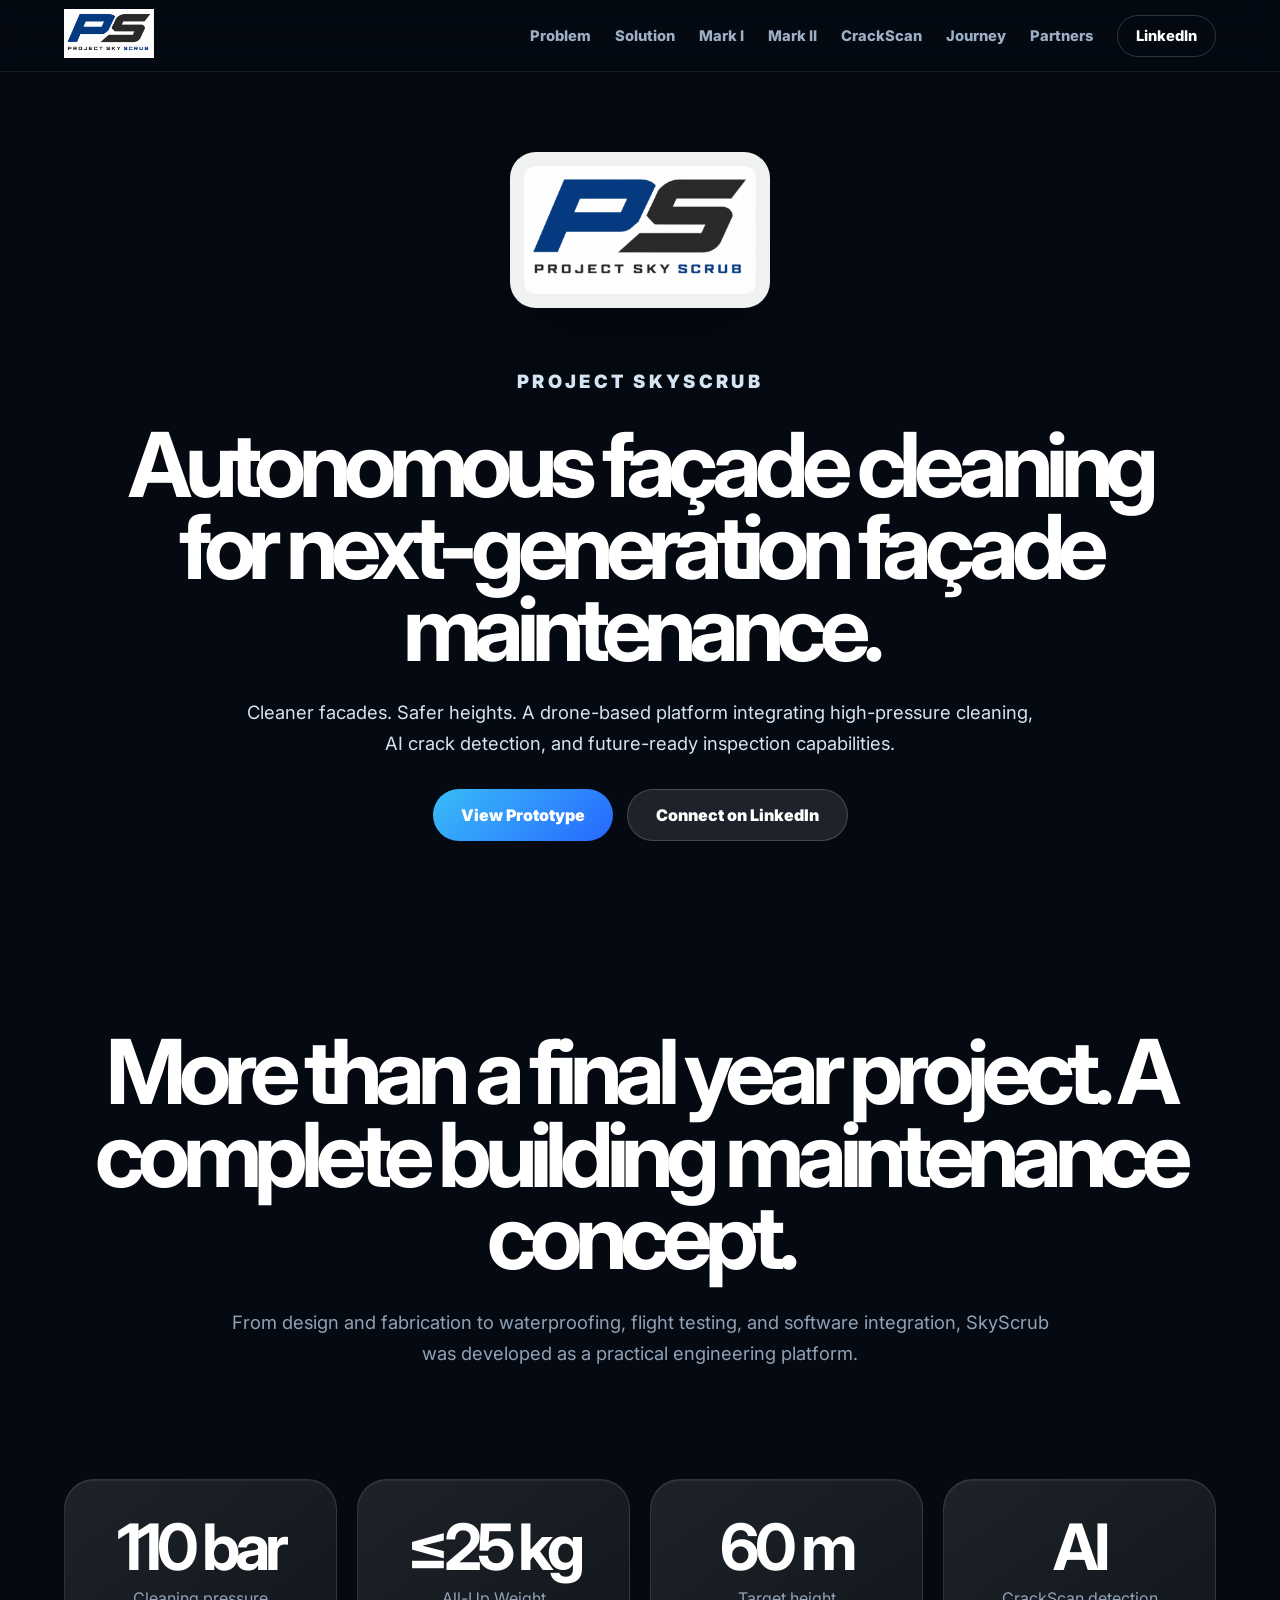
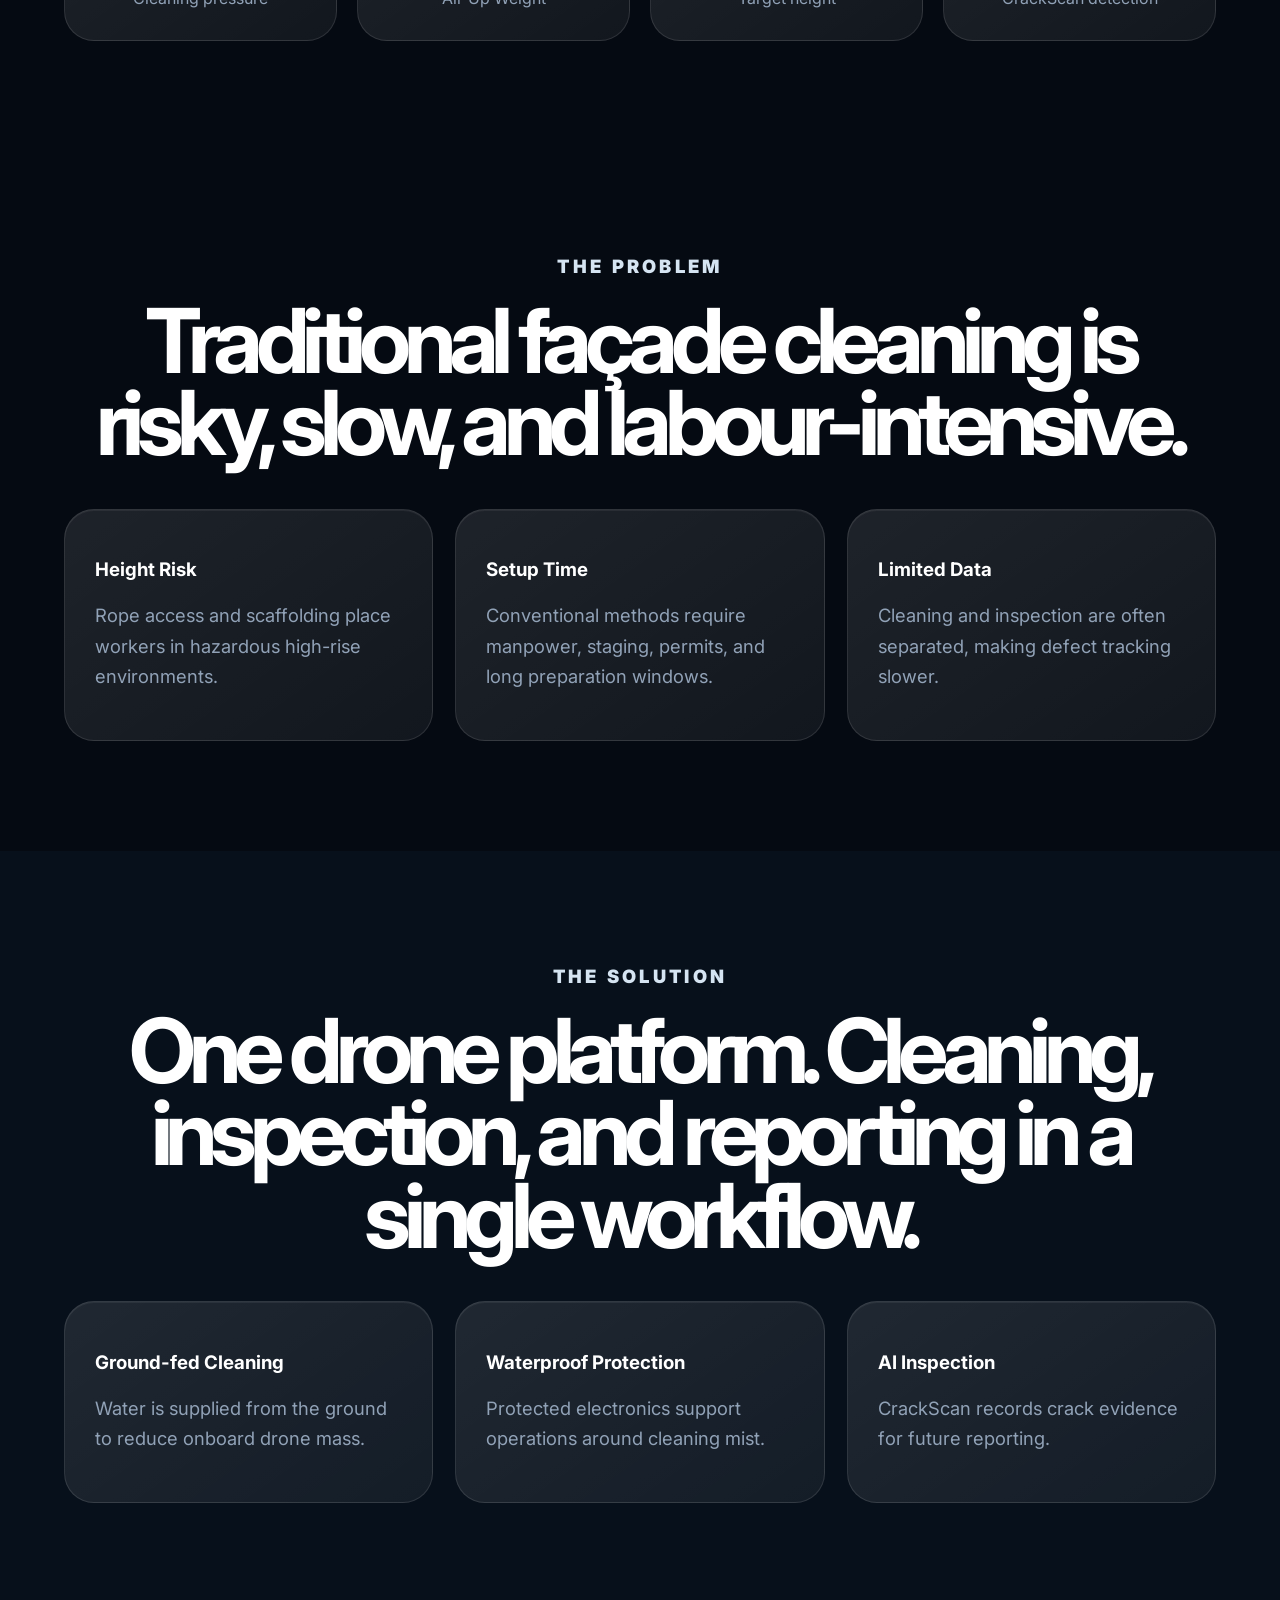
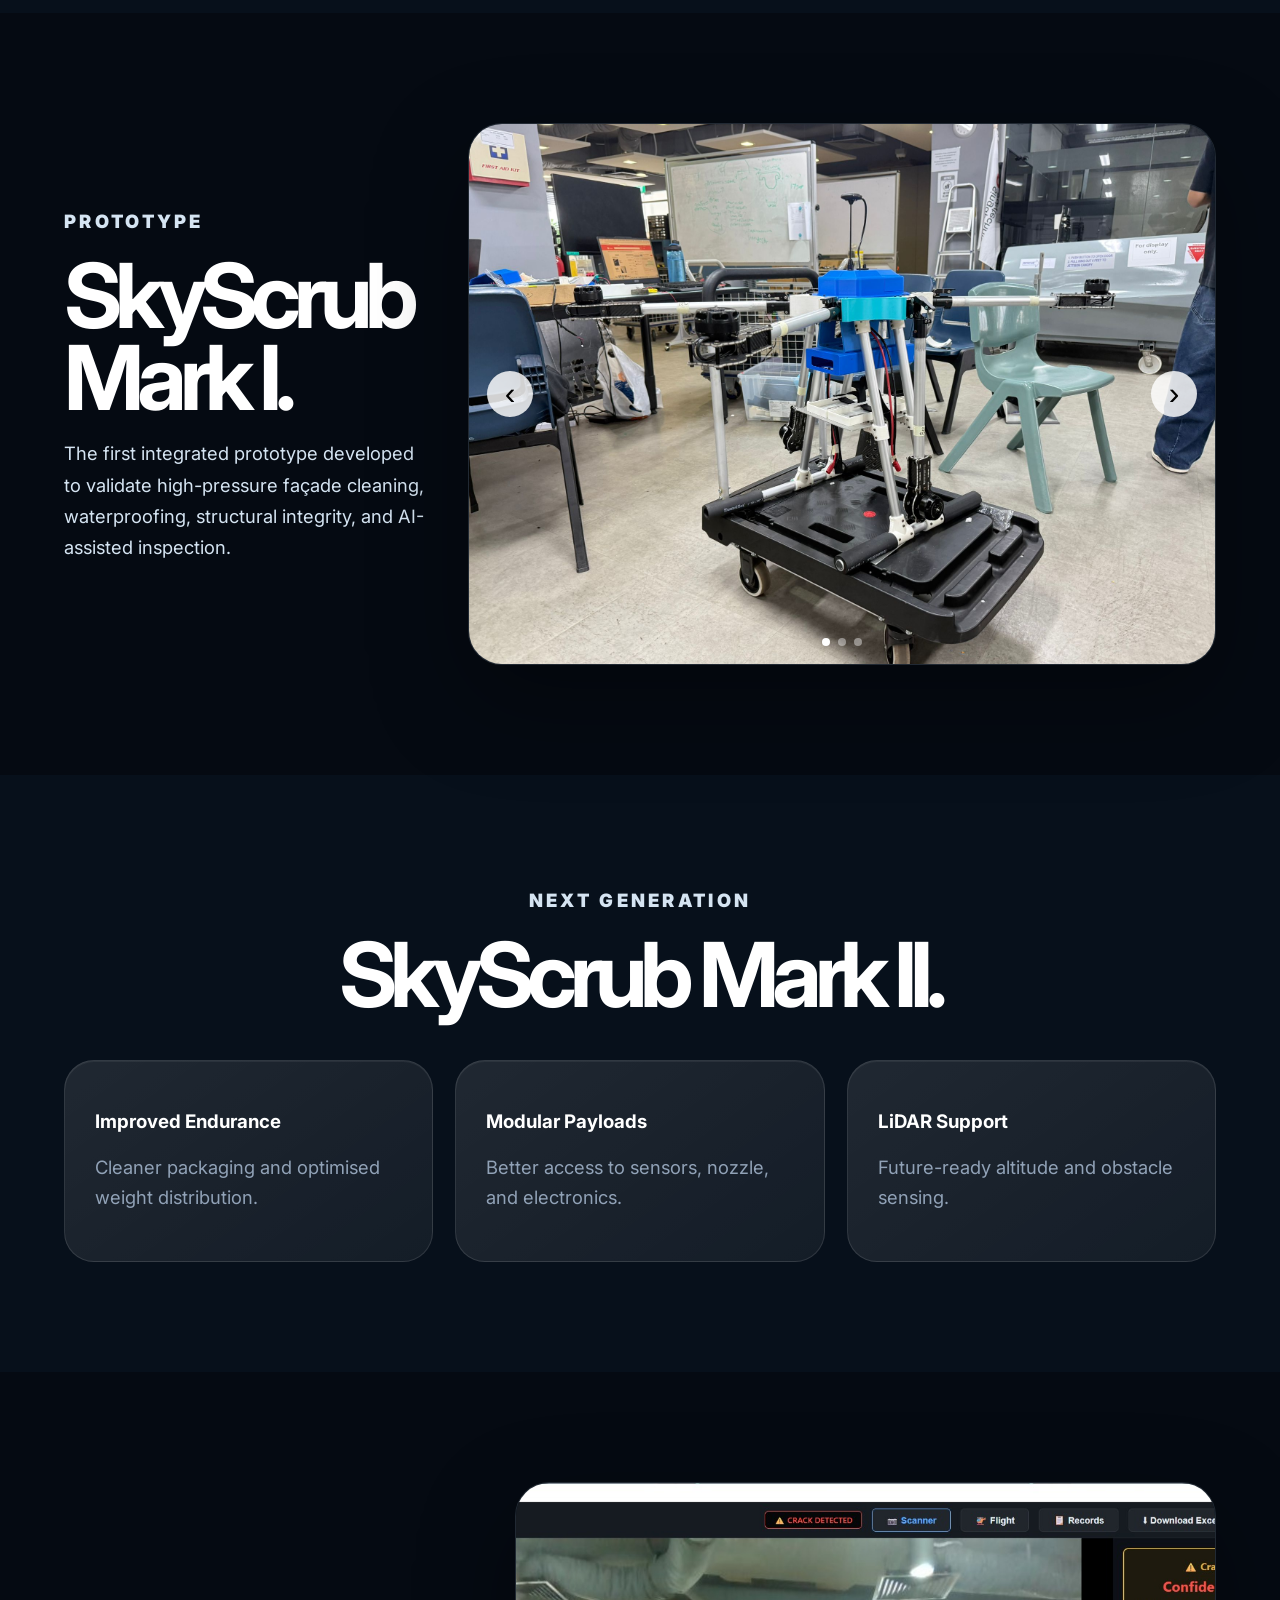
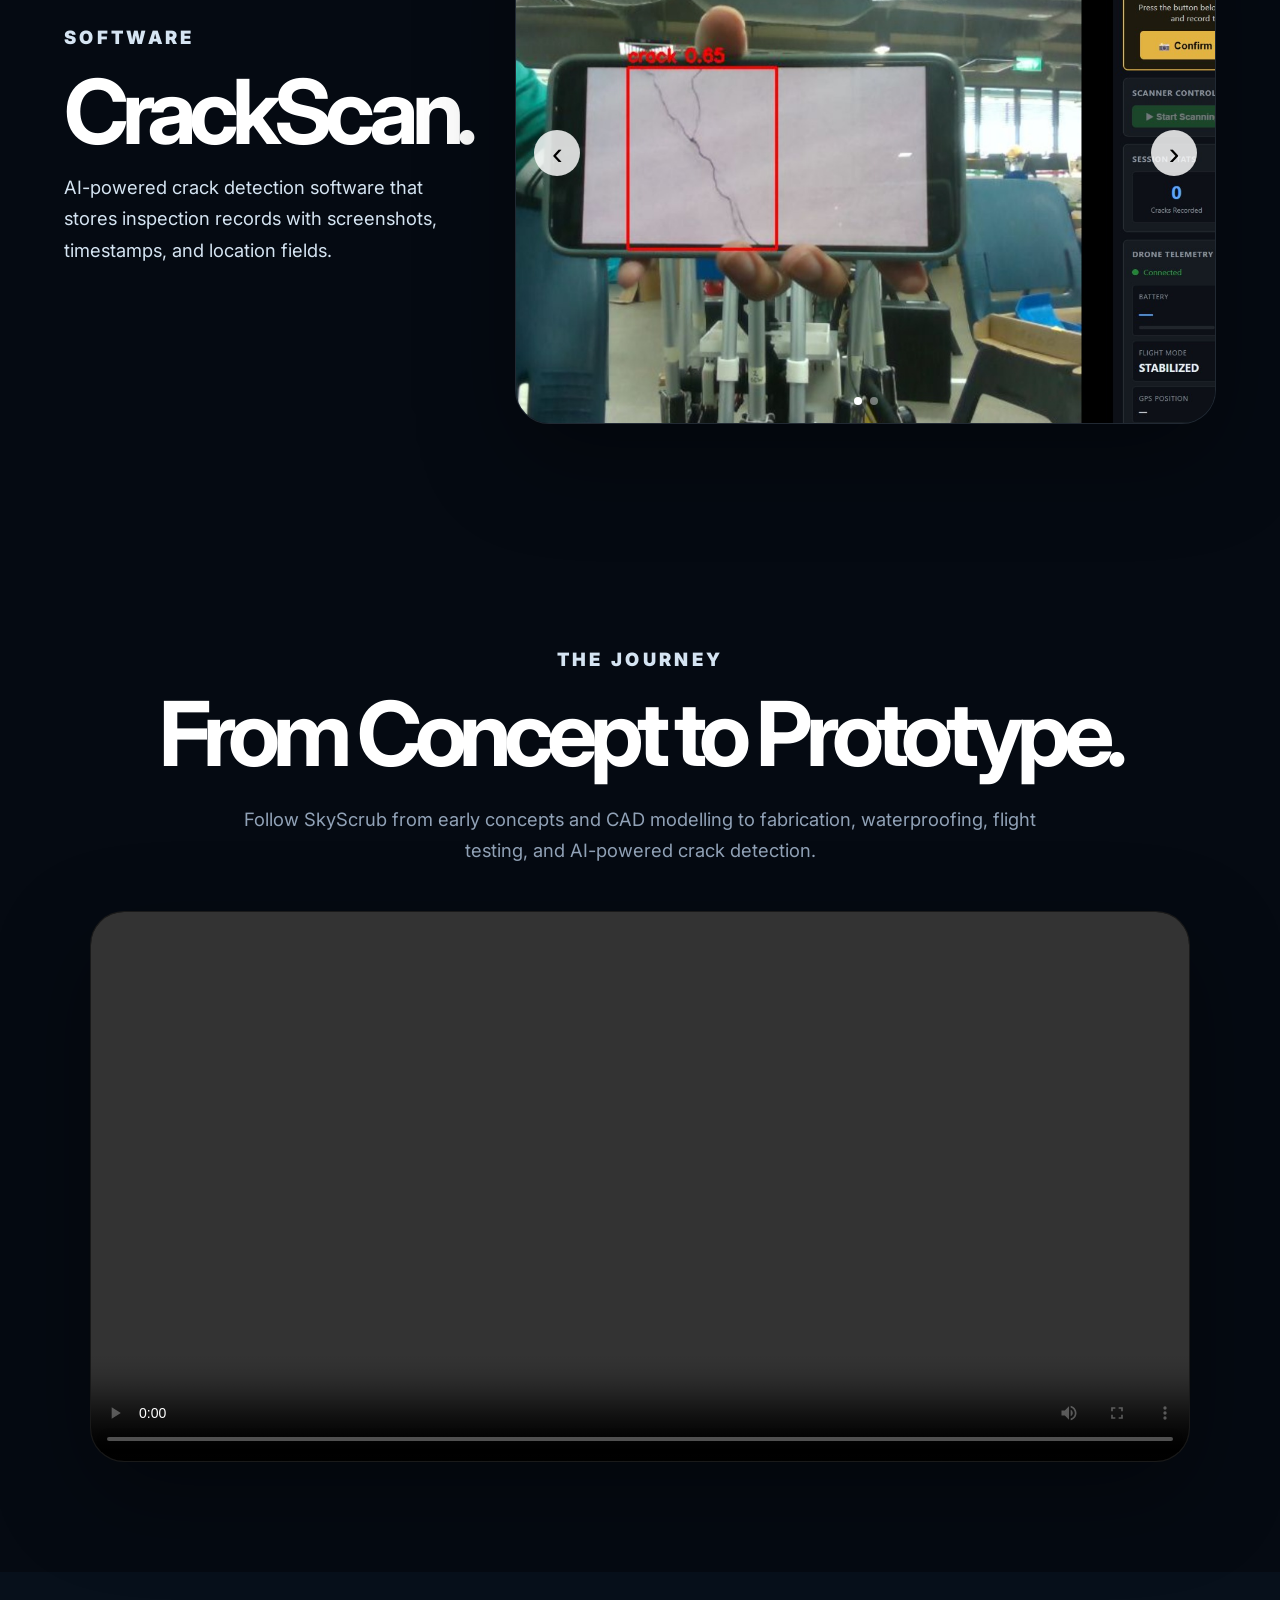
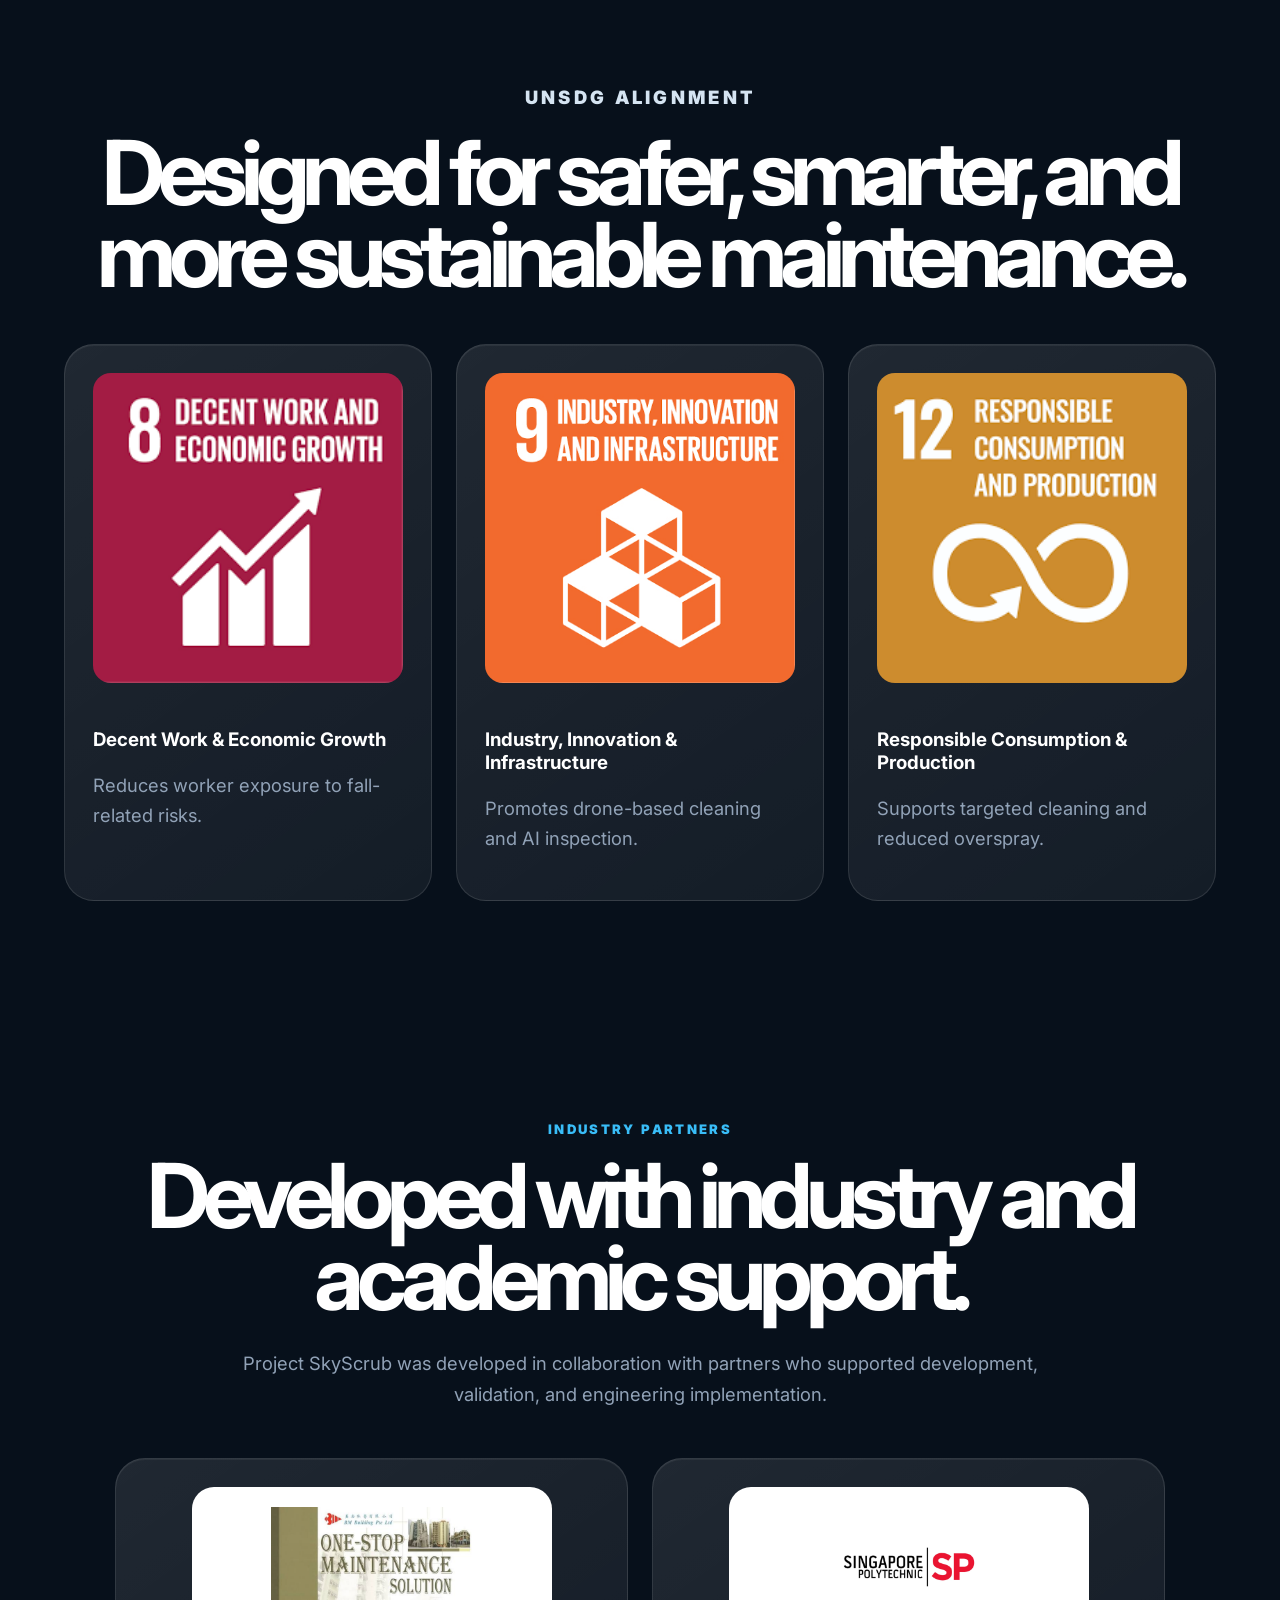
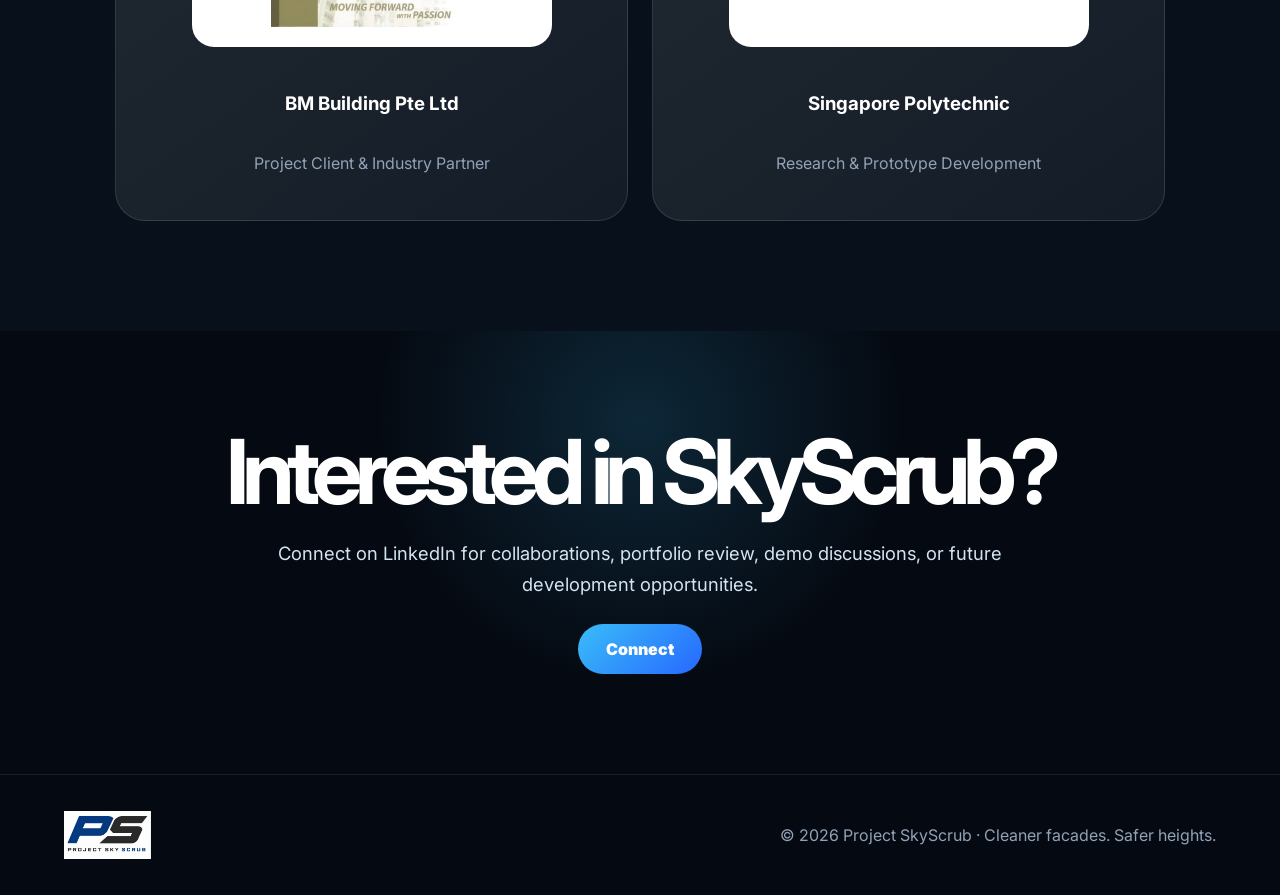
==== index.html @ 7313c28c "Add files via upload" ====
<!DOCTYPE html>
<html lang="en">
<head>
  <meta charset="UTF-8">
  <meta name="viewport" content="width=device-width, initial-scale=1.0">
  <title>Project SkyScrub</title>
  <link rel="stylesheet" href="style.css">
</head>
<body>
<nav class="nav">
  <a href="index.html" class="brand"><img src="media/ps-logo.png" alt="Project SkyScrub"></a>
  <div class="links">
    <a href="#problem">Problem</a>
    <a href="#solution">Solution</a>
    <a href="#mark1">Mark I</a>
    <a href="#mark2">Mark II</a>
    <a href="#crackscan">CrackScan</a>
    <a href="#journey">Journey</a>
    <a href="#partners">Partners</a>
    <a class="pill" href="contact.html">LinkedIn</a>
  </div>
</nav>

<header class="hero">
  <video autoplay muted loop playsinline class="hero-video">
    <source src="media/singapore-skyline.mp4" type="video/mp4">
  </video>
  <div class="shade"></div>
  <div class="hero-content reveal">
    <img src="media/ps-logo.png" class="hero-logo" alt="Project SkyScrub logo">
    <p class="eyebrow">Project SkyScrub</p>
    <h1>Autonomous façade cleaning for next-generation façade maintenance.</h1>
    <p>Cleaner facades. Safer heights. A drone-based platform integrating high-pressure cleaning, AI crack detection, and future-ready inspection capabilities.</p>
    <div class="buttons">
      <a class="btn primary" href="#mark1">View Prototype</a>
      <a class="btn secondary" href="contact.html">Connect on LinkedIn</a>
    </div>
  </div>
</header>

<main>
<section class="intro reveal">
  <h2>More than a final year project. A complete building maintenance concept.</h2>
  <p>From design and fabrication to waterproofing, flight testing, and software integration, SkyScrub was developed as a practical engineering platform.</p>
</section>

<section class="stats reveal">
  <div><strong>110 bar</strong><span>Cleaning pressure</span></div>
  <div><strong>≤25 kg</strong><span>All-Up Weight</span></div>
  <div><strong>60 m</strong><span>Target height</span></div>
  <div><strong>AI</strong><span>CrackScan detection</span></div>
</section>

<section class="section" id="problem">
  <p class="eyebrow reveal">The Problem</p>
  <h2 class="reveal">Traditional façade cleaning is risky, slow, and labour-intensive.</h2>
  <div class="cards reveal">
    <article><h3>Height Risk</h3><p>Rope access and scaffolding place workers in hazardous high-rise environments.</p></article>
    <article><h3>Setup Time</h3><p>Conventional methods require manpower, staging, permits, and long preparation windows.</p></article>
    <article><h3>Limited Data</h3><p>Cleaning and inspection are often separated, making defect tracking slower.</p></article>
  </div>
</section>

<section class="section alt" id="solution">
  <p class="eyebrow reveal">The Solution</p>
  <h2 class="reveal">One drone platform. Cleaning, inspection, and reporting in a single workflow.</h2>
  <div class="cards reveal">
    <article><h3>Ground-fed Cleaning</h3><p>Water is supplied from the ground to reduce onboard drone mass.</p></article>
    <article><h3>Waterproof Protection</h3><p>Protected electronics support operations around cleaning mist.</p></article>
    <article><h3>AI Inspection</h3><p>CrackScan records crack evidence for future reporting.</p></article>
  </div>
</section>

<section class="showcase" id="mark1">
  <div class="copy reveal">
    <p class="eyebrow">Prototype</p>
    <h2>SkyScrub Mark I.</h2>
    <p>The first integrated prototype developed to validate high-pressure façade cleaning, waterproofing, structural integrity, and AI-assisted inspection.</p>
  </div>
  <div class="carousel reveal" data-carousel>
    <button class="prev">‹</button>
    <div class="slides"><div class="slide active"><img src="media/mark1-1.jpeg" alt="Mark I prototype"></div>
<div class="slide"><img src="media/mark1-2.jpeg" alt="Mark I prototype"></div>
<div class="slide"><img src="media/mark1-3.jpeg" alt="Mark I prototype"></div></div>
    <button class="next">›</button>
    <div class="dots"></div>
  </div>
</section>

<section class="section alt" id="mark2">
  <p class="eyebrow reveal">Next Generation</p>
  <h2 class="reveal">SkyScrub Mark II.</h2>
  <div class="cards reveal">
    <article><h3>Improved Endurance</h3><p>Cleaner packaging and optimised weight distribution.</p></article>
    <article><h3>Modular Payloads</h3><p>Better access to sensors, nozzle, and electronics.</p></article>
    <article><h3>LiDAR Support</h3><p>Future-ready altitude and obstacle sensing.</p></article>
  </div>
</section>

<section class="showcase" id="crackscan">
  <div class="copy reveal">
    <p class="eyebrow">Software</p>
    <h2>CrackScan.</h2>
    <p>AI-powered crack detection software that stores inspection records with screenshots, timestamps, and location fields.</p>
  </div>
  <div class="carousel reveal" data-carousel>
    <button class="prev">‹</button>
    <div class="slides">
      <div class="slide active"><img src="media/crackscan-live.jpeg" alt="CrackScan live detection"></div>
      <div class="slide"><img src="media/crackscan-records.jpeg" alt="CrackScan records"></div>
    </div>
    <button class="next">›</button>
    <div class="dots"></div>
  </div>
</section>

<section class="section" id="journey">
  <p class="eyebrow reveal">The Journey</p>
  <h2 class="reveal">From Concept to Prototype.</h2>
  <p class="center reveal">Follow SkyScrub from early concepts and CAD modelling to fabrication, waterproofing, flight testing, and AI-powered crack detection.</p>
  <div class="video-box reveal">
    <video controls preload="metadata">
      <source src="media/skyscrub-demo.mp4" type="video/mp4">
    </video>
  </div>
</section>

<section class="section alt" id="impact">
  <p class="eyebrow reveal">UNSDG Alignment</p>
  <h2 class="reveal">Designed for safer, smarter, and more sustainable maintenance.</h2>
  <div class="sdg-grid reveal">
    <article><img src="media/sdg-8.png" alt="SDG 8"><h3>Decent Work & Economic Growth</h3><p>Reduces worker exposure to fall-related risks.</p></article>
    <article><img src="media/sdg-9.png" alt="SDG 9"><h3>Industry, Innovation & Infrastructure</h3><p>Promotes drone-based cleaning and AI inspection.</p></article>
    <article><img src="media/sdg-12.png" alt="SDG 12"><h3>Responsible Consumption & Production</h3><p>Supports targeted cleaning and reduced overspray.</p></article>
  </div>
</section>

<section class="partners" id="partners">
  <p class="eyebrow reveal">Industry Partners</p>
  <h2 class="reveal">Developed with industry and academic support.</h2>
  <p class="center reveal">Project SkyScrub was developed in collaboration with partners who supported development, validation, and engineering implementation.</p>
  <div class="partner-grid reveal">
    <article><img src="media/bm-building-logo.jpeg" alt="BM Building Pte Ltd"><h3>BM Building Pte Ltd</h3><p>Project Client & Industry Partner</p></article>
    <article><img src="media/singapore-poly-logo.webp" alt="Singapore Polytechnic"><h3>Singapore Polytechnic</h3><p>Research & Prototype Development</p></article>
  </div>
</section>

<section class="contact-strip reveal">
  <h2>Interested in SkyScrub?</h2>
  <p>Connect on LinkedIn for collaborations, portfolio review, demo discussions, or future development opportunities.</p>
  <a class="btn primary" href="contact.html">Connect</a>
</section>
</main>

<footer>
  <img src="media/ps-logo.png" alt="Project SkyScrub">
  <p>© 2026 Project SkyScrub · Cleaner facades. Safer heights.</p>
</footer>

<script src="script.js"></script>
</body>
</html>
---- style.css ----
@import url('https://fonts.googleapis.com/css2?family=Inter:wght@500;600;700;800;900&display=swap');
*{box-sizing:border-box}html{scroll-behavior:smooth}body{margin:0;background:#050a12;color:white;font-family:Inter,-apple-system,BlinkMacSystemFont,"Segoe UI",Arial,sans-serif;overflow-x:hidden}.nav{height:72px;padding:0 5%;display:flex;justify-content:space-between;align-items:center;position:sticky;top:0;z-index:99;background:rgba(5,10,18,.78);backdrop-filter:blur(20px);border-bottom:1px solid rgba(255,255,255,.08)}.brand img{height:50px;max-width:220px;object-fit:contain}.links{display:flex;gap:24px;align-items:center}.links a{color:#9dafc5;text-decoration:none;font-weight:800;font-size:.92rem}.links a:hover{color:#fff}.pill{border:1px solid rgba(255,255,255,.18);padding:11px 18px;border-radius:999px;color:white!important}.hero{min-height:calc(100vh - 72px);position:relative;display:grid;place-items:center;text-align:center;overflow:hidden;padding:80px 5%}.hero-video{position:absolute;inset:0;width:100%;height:100%;object-fit:cover;z-index:0}.shade{position:absolute;inset:0;background:linear-gradient(180deg,rgba(5,10,18,.45),rgba(5,10,18,.74) 55%,#050a12);z-index:1}.hero-content{position:relative;z-index:2;max-width:1120px}.hero-logo{width:min(260px,55vw);background:rgba(255,255,255,.94);padding:14px;border-radius:26px;margin-bottom:28px;box-shadow:0 28px 90px rgba(0,0,0,.38)}.eyebrow{color:#39bdf8;text-transform:uppercase;letter-spacing:.18em;font-size:.82rem;font-weight:900;margin:0 0 18px}h1,h2{font-size:clamp(3rem,7vw,7rem);line-height:.92;letter-spacing:-.08em;margin:0}.hero p,.intro p,.section p,.copy p,.partners .center,.contact-strip p,.contact-card p{color:#d5e4f2;line-height:1.7;font-size:1.15rem}.hero p{max-width:790px;margin:26px auto}.buttons,.actions{display:flex;justify-content:center;gap:14px;flex-wrap:wrap;margin-top:30px}.btn{border:0;text-decoration:none;border-radius:999px;padding:15px 28px;font-weight:900;display:inline-flex;align-items:center;justify-content:center}.primary{background:linear-gradient(135deg,#39bdf8,#2768ff);color:white}.secondary{background:rgba(255,255,255,.1);color:white;border:1px solid rgba(255,255,255,.18)}.intro,.section,.partners{padding:110px 5%;text-align:center}.intro p,.center{max-width:850px;margin:28px auto 0;color:#91a2b7!important}.stats{padding:0 5% 100px;display:grid;grid-template-columns:repeat(4,1fr);gap:20px}.stats div,.cards article,.sdg-grid article,.partner-grid article{background:linear-gradient(145deg,rgba(255,255,255,.10),rgba(255,255,255,.055));border:1px solid rgba(255,255,255,.11);border-radius:30px;box-shadow:inset 0 1px rgba(255,255,255,.06);transition:.25s}.stats div:hover,.cards article:hover,.sdg-grid article:hover,.partner-grid article:hover{transform:translateY(-8px);border-color:rgba(57,189,248,.38);box-shadow:0 30px 90px rgba(57,189,248,.10)}.stats div{padding:28px;text-align:center}.stats strong{font-size:clamp(2.2rem,5vw,4.8rem);letter-spacing:-.08em;display:block}.stats span,.cards p,.sdg-grid p,.partner-grid p{color:#91a2b7;line-height:1.65}.alt{background:#07101b}.cards{display:grid;grid-template-columns:repeat(3,1fr);gap:22px;margin-top:44px}.cards article{padding:30px;text-align:left}.showcase{padding:110px 5%;display:grid;grid-template-columns:.65fr 1.35fr;gap:44px;align-items:center}.showcase:nth-of-type(even){background:#07101b}.carousel{position:relative;overflow:hidden;border-radius:34px;background:#08111c;border:1px solid rgba(255,255,255,.1);box-shadow:0 34px 95px rgba(0,0,0,.35)}.slide{display:none;height:540px}.slide.active{display:block}.slide img{width:100%;height:100%;object-fit:cover}.prev,.next{position:absolute;top:50%;transform:translateY(-50%);z-index:4;width:46px;height:46px;border-radius:50%;border:0;font-size:2rem;background:rgba(255,255,255,.82);cursor:pointer}.prev{left:18px}.next{right:18px}.dots{position:absolute;bottom:18px;left:0;right:0;display:flex;justify-content:center;gap:8px}.dot{width:8px;height:8px;border-radius:50%;background:rgba(255,255,255,.42)}.dot.active{background:#fff}.video-box{max-width:1100px;margin:45px auto 0;border-radius:34px;overflow:hidden;background:#000;border:1px solid rgba(255,255,255,.1);box-shadow:0 34px 95px rgba(0,0,0,.35)}.video-box video{width:100%;display:block}.sdg-grid,.partner-grid{display:grid;grid-template-columns:repeat(3,1fr);gap:24px;margin-top:48px}.sdg-grid article,.partner-grid article{padding:28px;text-align:left}.sdg-grid img{width:100%;border-radius:18px;margin-bottom:22px}.partners{background:#07101b}.partner-grid{grid-template-columns:repeat(2,1fr);max-width:1050px;margin-left:auto;margin-right:auto}.partner-grid article{text-align:center;display:flex;flex-direction:column;align-items:center;justify-content:center;min-height:340px}.partner-grid img{width:100%;max-width:360px;height:160px;object-fit:contain;background:#fff;border-radius:22px;padding:20px;margin-bottom:26px}.contact-strip{padding:100px 5%;text-align:center;background:radial-gradient(circle at 50% 20%,rgba(57,189,248,.16),transparent 36%),#050a12}.contact-strip p{max-width:760px;margin:24px auto}.contact-page{min-height:calc(100vh - 72px);display:grid;place-items:center;padding:90px 5%;background:radial-gradient(circle at right,rgba(57,189,248,.16),transparent 44%),#050a12}.contact-card{max-width:900px;text-align:center;padding:48px;border-radius:34px;background:linear-gradient(145deg,rgba(255,255,255,.1),rgba(255,255,255,.05));border:1px solid rgba(255,255,255,.12)}footer{padding:34px 5%;display:flex;align-items:center;justify-content:space-between;border-top:1px solid rgba(255,255,255,.08);color:#91a2b7}footer img{height:48px}.reveal{opacity:0;transform:translateY(26px);transition:.75s}.reveal.visible{opacity:1;transform:translateY(0)}@media(max-width:900px){.nav{height:auto;align-items:flex-start;gap:12px;flex-direction:column;padding:14px 5%}.links{width:100%;overflow:auto;gap:18px}.stats,.cards,.showcase,.sdg-grid,.partner-grid{grid-template-columns:1fr}.slide{height:360px}.partner-grid img{height:140px}.brand img{max-width:175px}footer{flex-direction:column;text-align:center}}
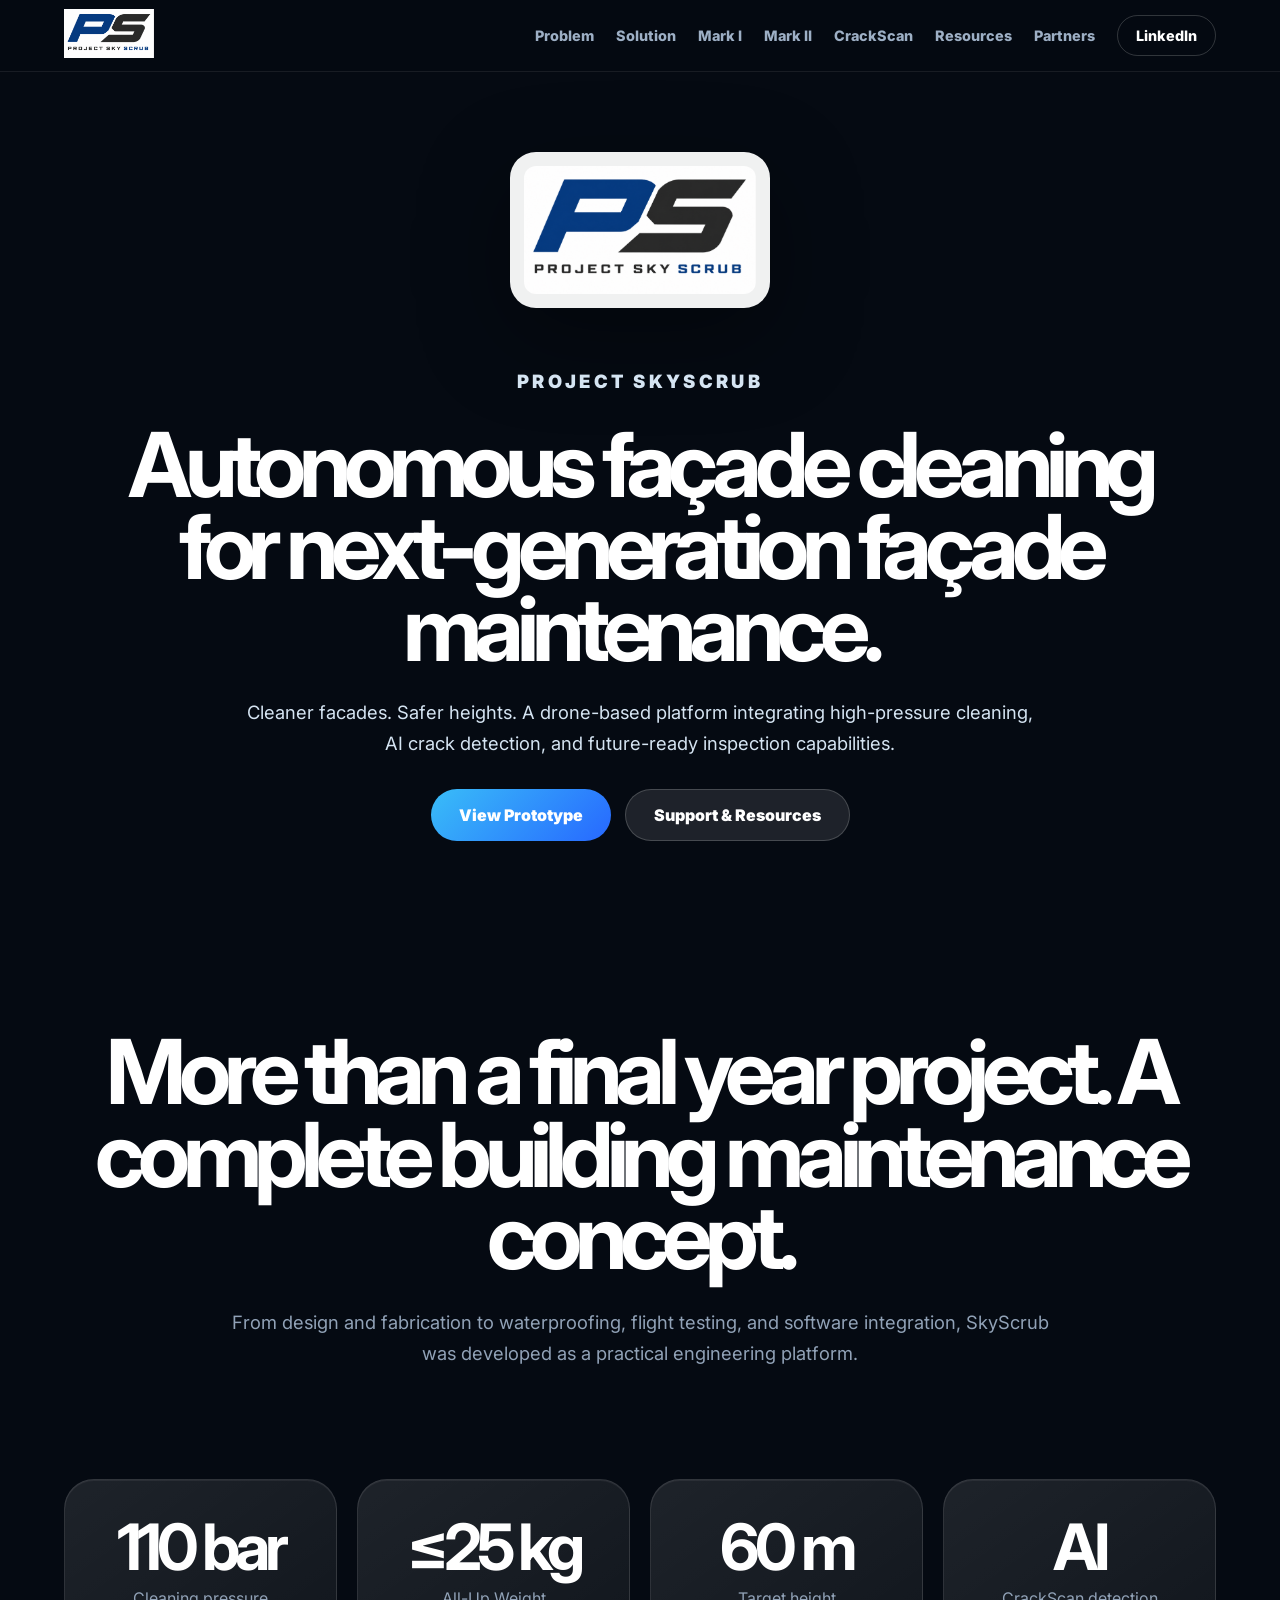
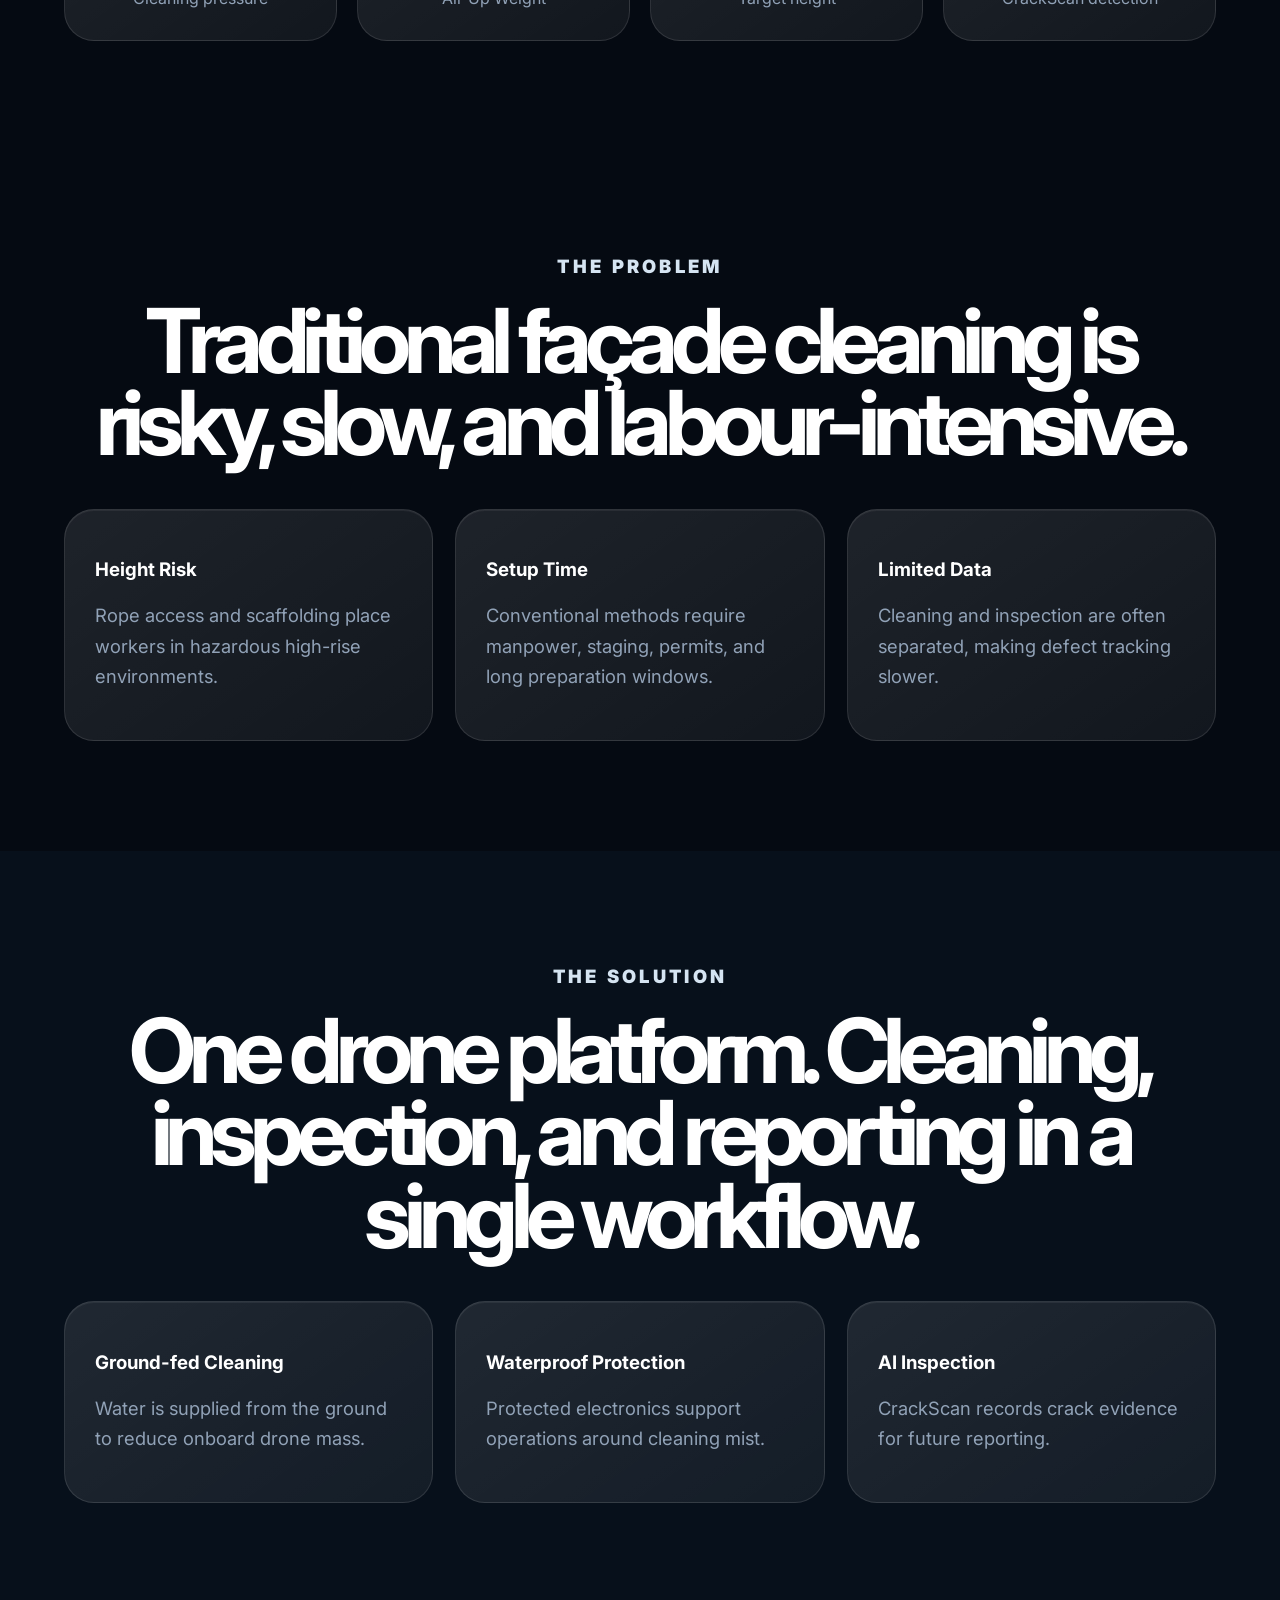
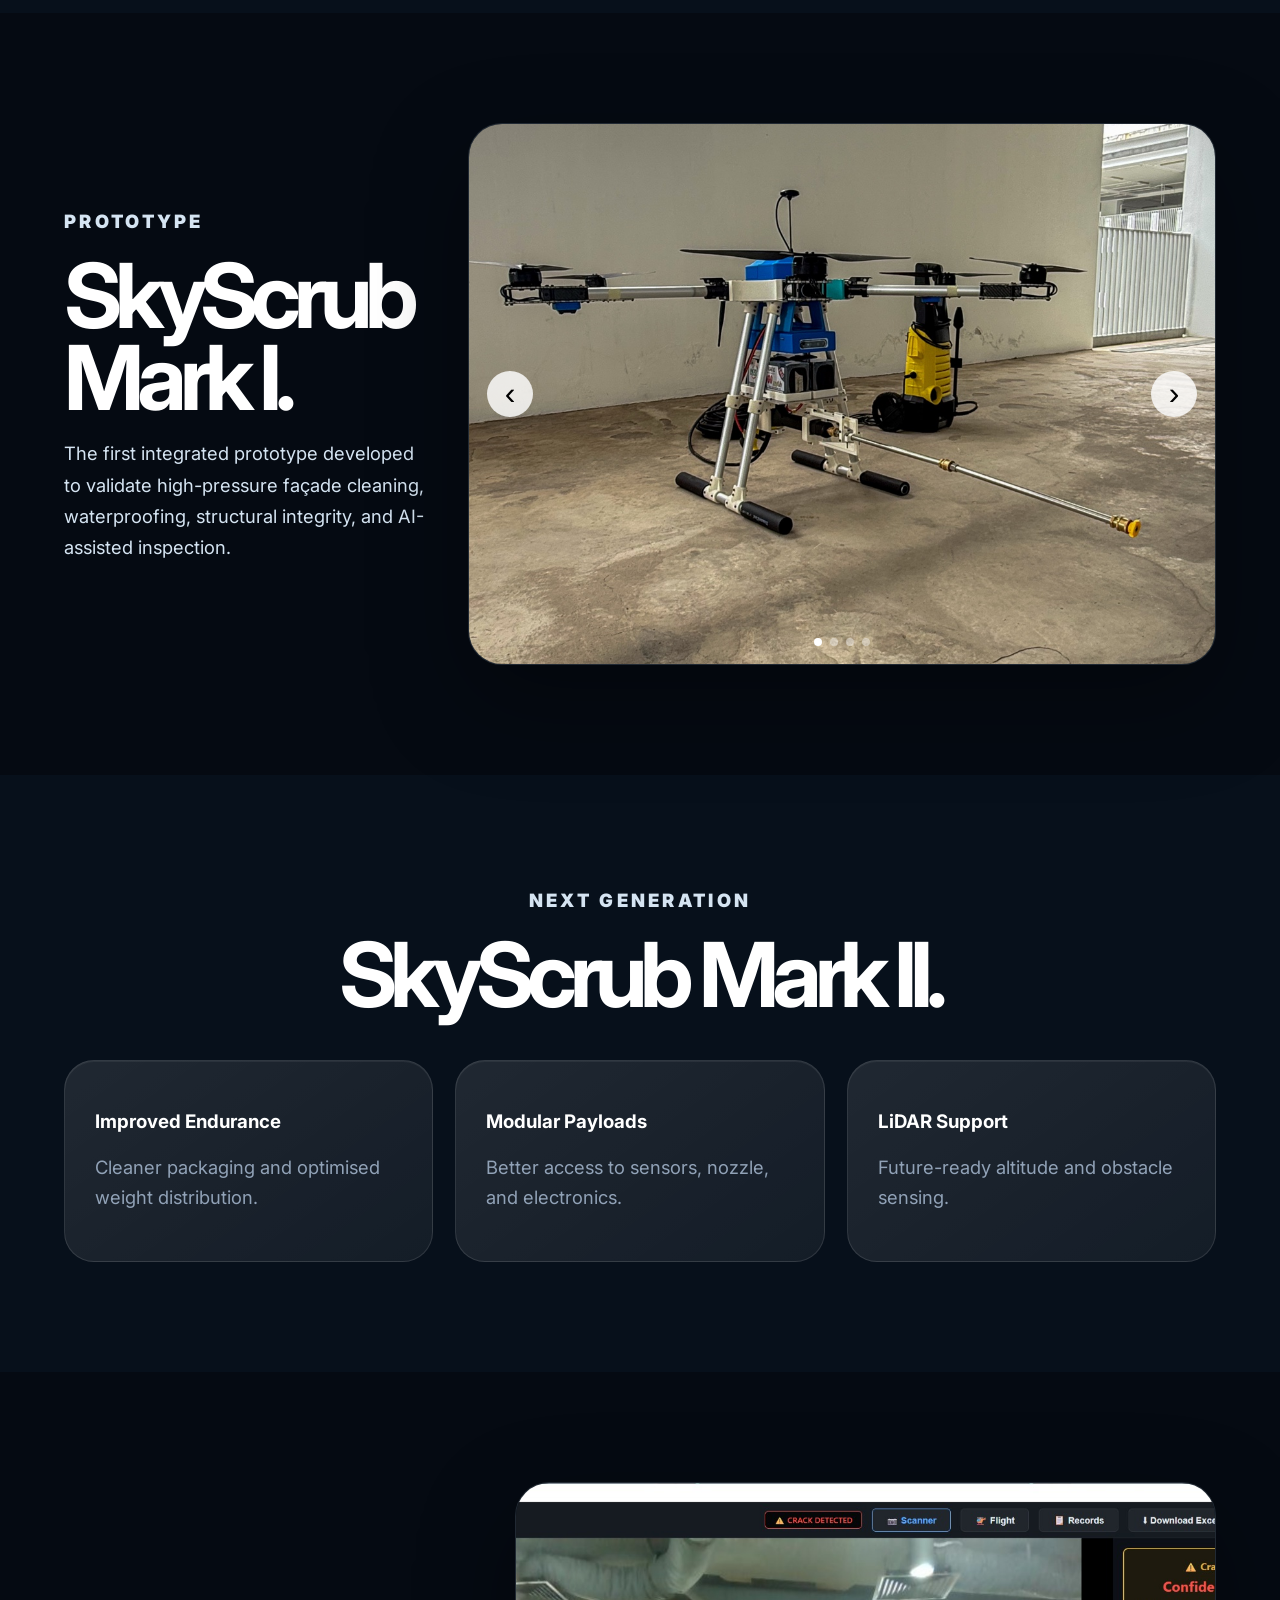
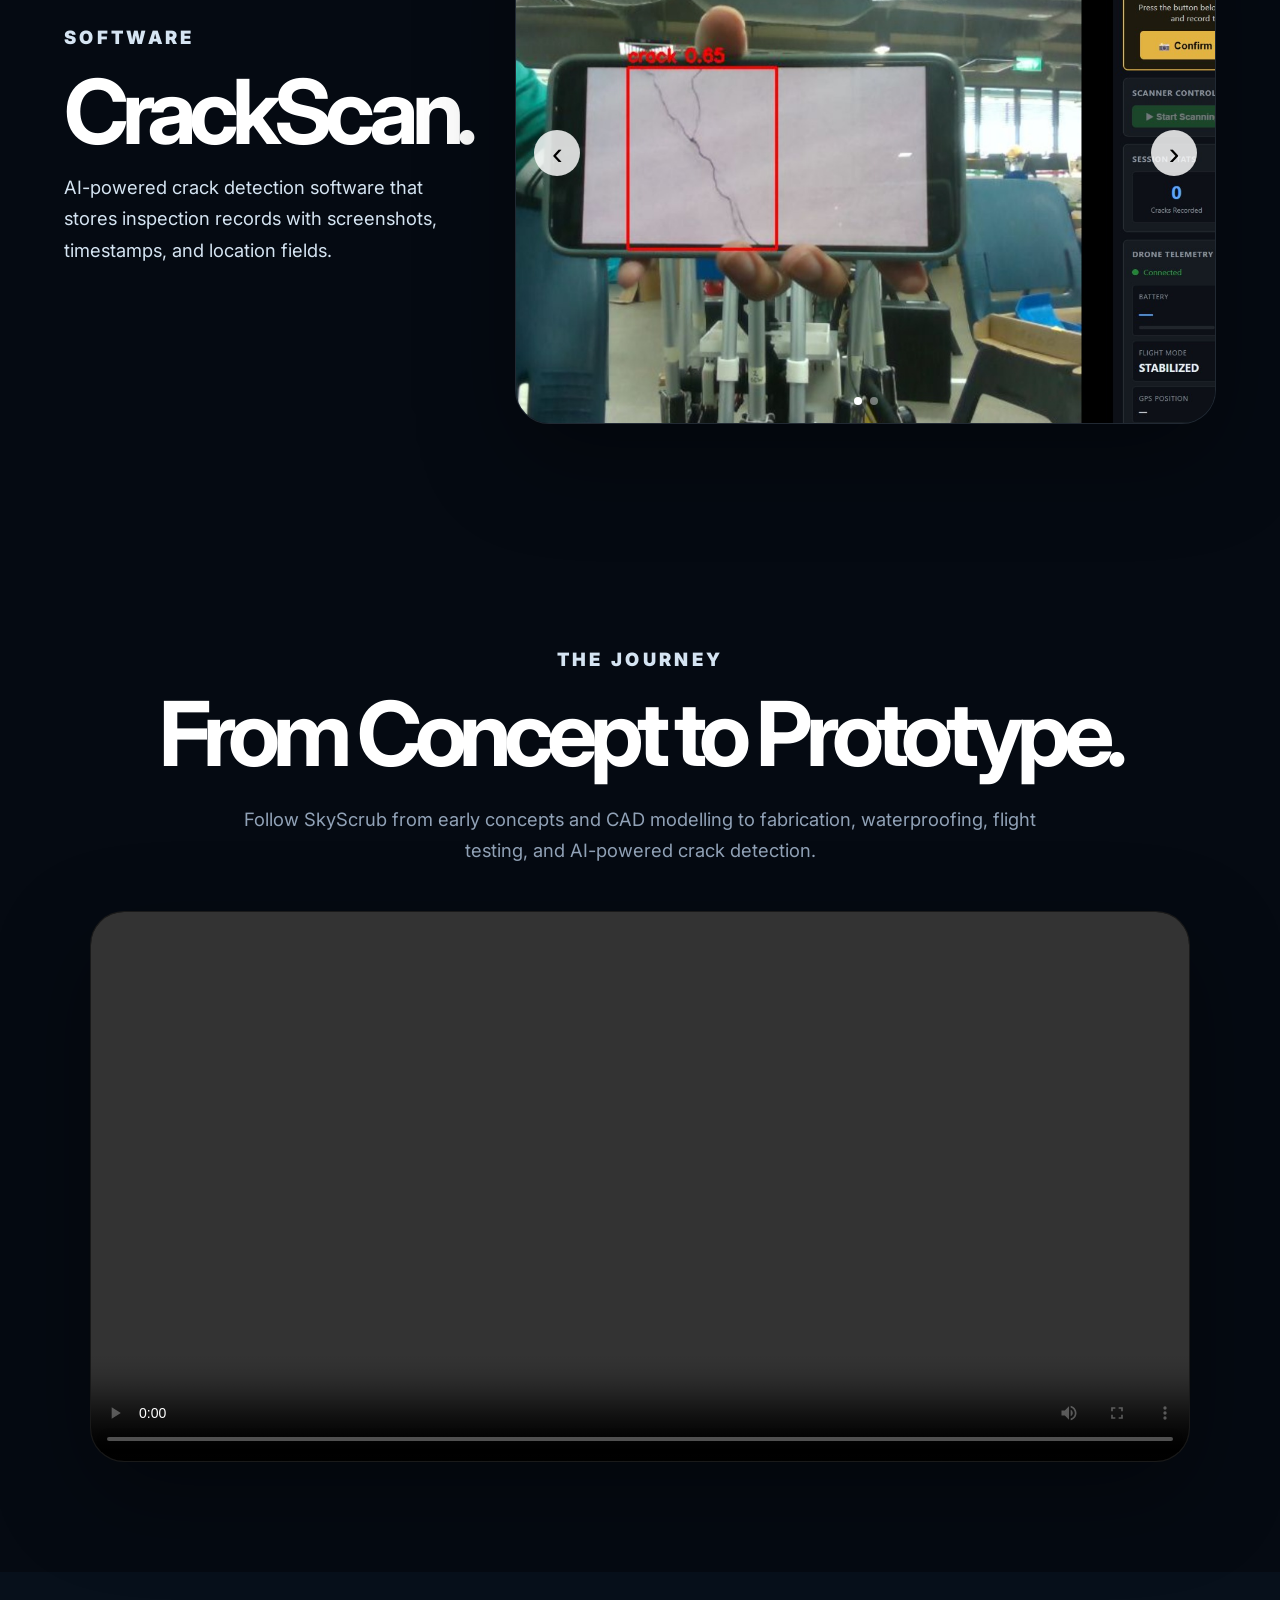
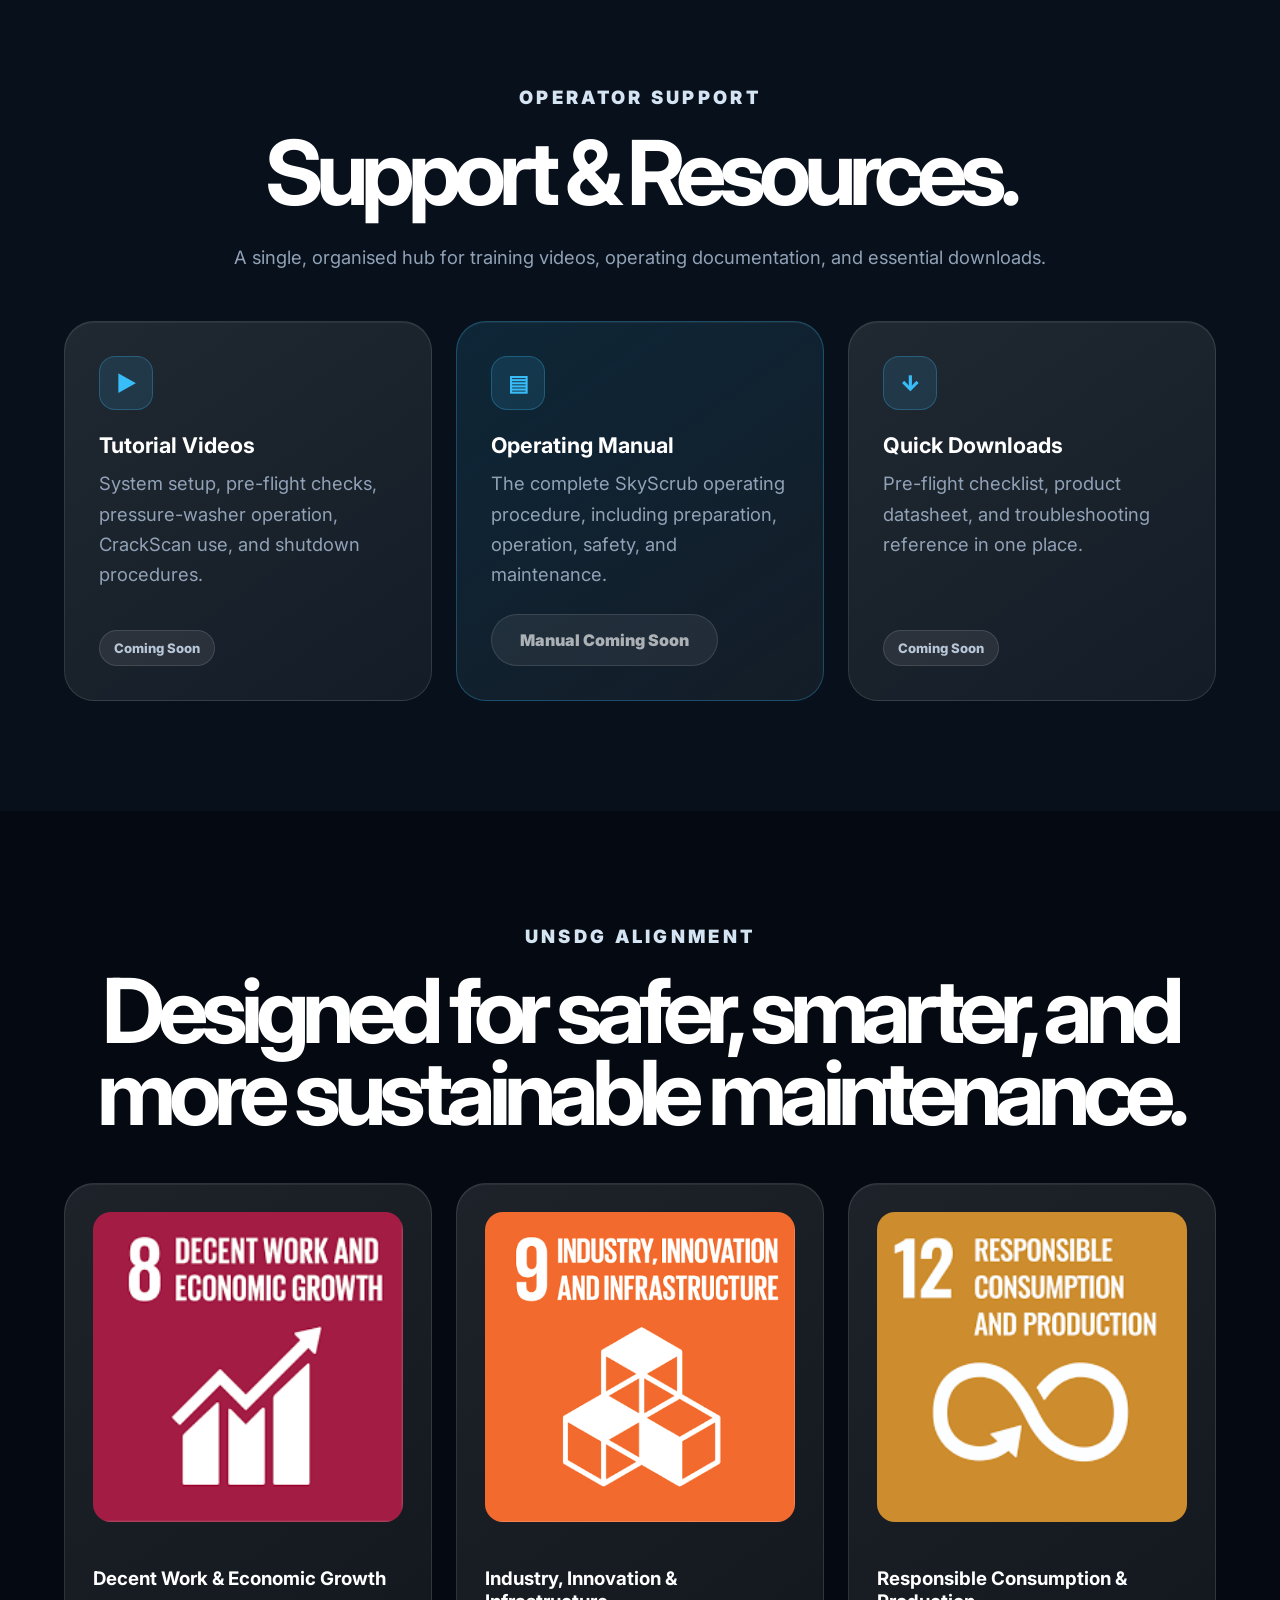
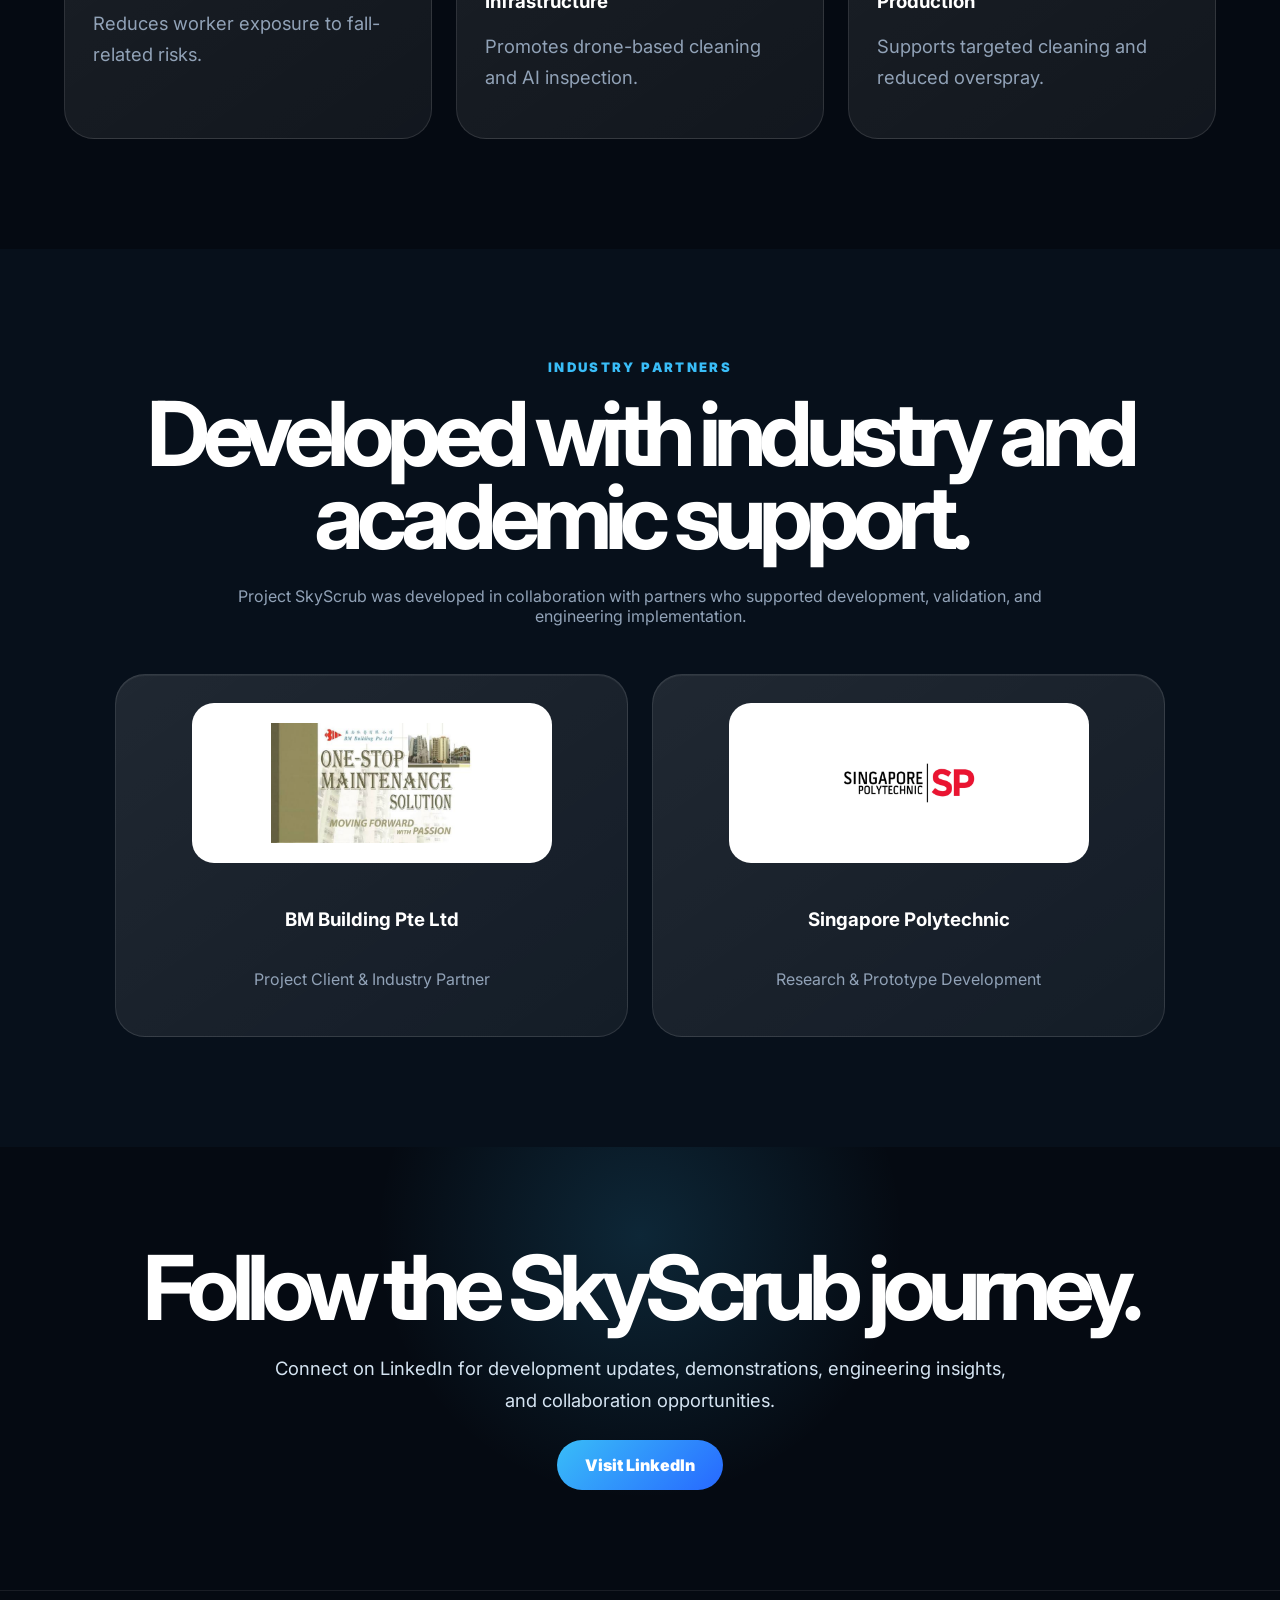
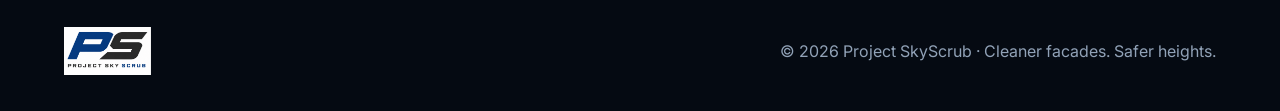
==== commit 8c8269ad: "Add files via upload" ====
--- a/index.html
+++ b/index.html
@@ -15,9 +15,9 @@
     <a href="#mark1">Mark I</a>
     <a href="#mark2">Mark II</a>
     <a href="#crackscan">CrackScan</a>
-    <a href="#journey">Journey</a>
+    <a href="#resources">Resources</a>
     <a href="#partners">Partners</a>
-    <a class="pill" href="contact.html">LinkedIn</a>
+    <a class="pill" href="https://www.linkedin.com/in/project-skyscrub-a4782031a/" target="_blank" rel="noopener noreferrer">LinkedIn</a>
   </div>
 </nav>
 
@@ -33,7 +33,7 @@
     <p>Cleaner facades. Safer heights. A drone-based platform integrating high-pressure cleaning, AI crack detection, and future-ready inspection capabilities.</p>
     <div class="buttons">
       <a class="btn primary" href="#mark1">View Prototype</a>
-      <a class="btn secondary" href="contact.html">Connect on LinkedIn</a>
+      <a class="btn secondary" href="#resources">Support & Resources</a>
     </div>
   </div>
 </header>
@@ -78,11 +78,14 @@
     <p>The first integrated prototype developed to validate high-pressure façade cleaning, waterproofing, structural integrity, and AI-assisted inspection.</p>
   </div>
   <div class="carousel reveal" data-carousel>
-    <button class="prev">‹</button>
-    <div class="slides"><div class="slide active"><img src="media/mark1-1.jpeg" alt="Mark I prototype"></div>
-<div class="slide"><img src="media/mark1-2.jpeg" alt="Mark I prototype"></div>
-<div class="slide"><img src="media/mark1-3.jpeg" alt="Mark I prototype"></div></div>
-    <button class="next">›</button>
+    <button class="prev" aria-label="Previous image">‹</button>
+    <div class="slides">
+      <div class="slide active"><img src="media/skyscrub-complete-system.jpeg" alt="Complete Project SkyScrub system"></div>
+      <div class="slide"><img src="media/skyscrub-equipment-layout.jpeg" alt="SkyScrub equipment layout"></div>
+      <div class="slide"><img src="media/skyscrub-hardware-package.jpeg" alt="SkyScrub hardware package"></div>
+      <div class="slide"><img src="media/crackscan-operation.jpeg" alt="CrackScan operating on the ground station"></div>
+    </div>
+    <button class="next" aria-label="Next image">›</button>
     <div class="dots"></div>
   </div>
 </section>
@@ -104,12 +107,12 @@
     <p>AI-powered crack detection software that stores inspection records with screenshots, timestamps, and location fields.</p>
   </div>
   <div class="carousel reveal" data-carousel>
-    <button class="prev">‹</button>
+    <button class="prev" aria-label="Previous image">‹</button>
     <div class="slides">
       <div class="slide active"><img src="media/crackscan-live.jpeg" alt="CrackScan live detection"></div>
       <div class="slide"><img src="media/crackscan-records.jpeg" alt="CrackScan records"></div>
     </div>
-    <button class="next">›</button>
+    <button class="next" aria-label="Next image">›</button>
     <div class="dots"></div>
   </div>
 </section>
@@ -125,7 +128,33 @@
   </div>
 </section>
 
-<section class="section alt" id="impact">
+<section class="section alt" id="resources">
+  <p class="eyebrow reveal">Operator Support</p>
+  <h2 class="reveal">Support & Resources.</h2>
+  <p class="center reveal">A single, organised hub for training videos, operating documentation, and essential downloads.</p>
+  <div class="resource-grid reveal">
+    <article class="resource-card">
+      <span class="resource-icon">▶</span>
+      <h3>Tutorial Videos</h3>
+      <p>System setup, pre-flight checks, pressure-washer operation, CrackScan use, and shutdown procedures.</p>
+      <span class="status">Coming Soon</span>
+    </article>
+    <article class="resource-card featured-resource">
+      <span class="resource-icon">▤</span>
+      <h3>Operating Manual</h3>
+      <p>The complete SkyScrub operating procedure, including preparation, operation, safety, and maintenance.</p>
+      <a class="btn secondary disabled-link" href="#" aria-disabled="true">Manual Coming Soon</a>
+    </article>
+    <article class="resource-card">
+      <span class="resource-icon">↓</span>
+      <h3>Quick Downloads</h3>
+      <p>Pre-flight checklist, product datasheet, and troubleshooting reference in one place.</p>
+      <span class="status">Coming Soon</span>
+    </article>
+  </div>
+</section>
+
+<section class="section" id="impact">
   <p class="eyebrow reveal">UNSDG Alignment</p>
   <h2 class="reveal">Designed for safer, smarter, and more sustainable maintenance.</h2>
   <div class="sdg-grid reveal">
@@ -146,9 +175,9 @@
 </section>
 
 <section class="contact-strip reveal">
-  <h2>Interested in SkyScrub?</h2>
-  <p>Connect on LinkedIn for collaborations, portfolio review, demo discussions, or future development opportunities.</p>
-  <a class="btn primary" href="contact.html">Connect</a>
+  <h2>Follow the SkyScrub journey.</h2>
+  <p>Connect on LinkedIn for development updates, demonstrations, engineering insights, and collaboration opportunities.</p>
+  <a class="btn primary" href="https://www.linkedin.com/in/project-skyscrub-a4782031a/" target="_blank" rel="noopener noreferrer">Visit LinkedIn</a>
 </section>
 </main>
 
@@ -156,7 +185,6 @@
   <img src="media/ps-logo.png" alt="Project SkyScrub">
   <p>© 2026 Project SkyScrub · Cleaner facades. Safer heights.</p>
 </footer>
-
 <script src="script.js"></script>
 </body>
 </html>
--- a/style.css
+++ b/style.css
@@ -1,2 +1,2 @@
 @import url('https://fonts.googleapis.com/css2?family=Inter:wght@500;600;700;800;900&display=swap');
-*{box-sizing:border-box}html{scroll-behavior:smooth}body{margin:0;background:#050a12;color:white;font-family:Inter,-apple-system,BlinkMacSystemFont,"Segoe UI",Arial,sans-serif;overflow-x:hidden}.nav{height:72px;padding:0 5%;display:flex;justify-content:space-between;align-items:center;position:sticky;top:0;z-index:99;background:rgba(5,10,18,.78);backdrop-filter:blur(20px);border-bottom:1px solid rgba(255,255,255,.08)}.brand img{height:50px;max-width:220px;object-fit:contain}.links{display:flex;gap:24px;align-items:center}.links a{color:#9dafc5;text-decoration:none;font-weight:800;font-size:.92rem}.links a:hover{color:#fff}.pill{border:1px solid rgba(255,255,255,.18);padding:11px 18px;border-radius:999px;color:white!important}.hero{min-height:calc(100vh - 72px);position:relative;display:grid;place-items:center;text-align:center;overflow:hidden;padding:80px 5%}.hero-video{position:absolute;inset:0;width:100%;height:100%;object-fit:cover;z-index:0}.shade{position:absolute;inset:0;background:linear-gradient(180deg,rgba(5,10,18,.45),rgba(5,10,18,.74) 55%,#050a12);z-index:1}.hero-content{position:relative;z-index:2;max-width:1120px}.hero-logo{width:min(260px,55vw);background:rgba(255,255,255,.94);padding:14px;border-radius:26px;margin-bottom:28px;box-shadow:0 28px 90px rgba(0,0,0,.38)}.eyebrow{color:#39bdf8;text-transform:uppercase;letter-spacing:.18em;font-size:.82rem;font-weight:900;margin:0 0 18px}h1,h2{font-size:clamp(3rem,7vw,7rem);line-height:.92;letter-spacing:-.08em;margin:0}.hero p,.intro p,.section p,.copy p,.partners .center,.contact-strip p,.contact-card p{color:#d5e4f2;line-height:1.7;font-size:1.15rem}.hero p{max-width:790px;margin:26px auto}.buttons,.actions{display:flex;justify-content:center;gap:14px;flex-wrap:wrap;margin-top:30px}.btn{border:0;text-decoration:none;border-radius:999px;padding:15px 28px;font-weight:900;display:inline-flex;align-items:center;justify-content:center}.primary{background:linear-gradient(135deg,#39bdf8,#2768ff);color:white}.secondary{background:rgba(255,255,255,.1);color:white;border:1px solid rgba(255,255,255,.18)}.intro,.section,.partners{padding:110px 5%;text-align:center}.intro p,.center{max-width:850px;margin:28px auto 0;color:#91a2b7!important}.stats{padding:0 5% 100px;display:grid;grid-template-columns:repeat(4,1fr);gap:20px}.stats div,.cards article,.sdg-grid article,.partner-grid article{background:linear-gradient(145deg,rgba(255,255,255,.10),rgba(255,255,255,.055));border:1px solid rgba(255,255,255,.11);border-radius:30px;box-shadow:inset 0 1px rgba(255,255,255,.06);transition:.25s}.stats div:hover,.cards article:hover,.sdg-grid article:hover,.partner-grid article:hover{transform:translateY(-8px);border-color:rgba(57,189,248,.38);box-shadow:0 30px 90px rgba(57,189,248,.10)}.stats div{padding:28px;text-align:center}.stats strong{font-size:clamp(2.2rem,5vw,4.8rem);letter-spacing:-.08em;display:block}.stats span,.cards p,.sdg-grid p,.partner-grid p{color:#91a2b7;line-height:1.65}.alt{background:#07101b}.cards{display:grid;grid-template-columns:repeat(3,1fr);gap:22px;margin-top:44px}.cards article{padding:30px;text-align:left}.showcase{padding:110px 5%;display:grid;grid-template-columns:.65fr 1.35fr;gap:44px;align-items:center}.showcase:nth-of-type(even){background:#07101b}.carousel{position:relative;overflow:hidden;border-radius:34px;background:#08111c;border:1px solid rgba(255,255,255,.1);box-shadow:0 34px 95px rgba(0,0,0,.35)}.slide{display:none;height:540px}.slide.active{display:block}.slide img{width:100%;height:100%;object-fit:cover}.prev,.next{position:absolute;top:50%;transform:translateY(-50%);z-index:4;width:46px;height:46px;border-radius:50%;border:0;font-size:2rem;background:rgba(255,255,255,.82);cursor:pointer}.prev{left:18px}.next{right:18px}.dots{position:absolute;bottom:18px;left:0;right:0;display:flex;justify-content:center;gap:8px}.dot{width:8px;height:8px;border-radius:50%;background:rgba(255,255,255,.42)}.dot.active{background:#fff}.video-box{max-width:1100px;margin:45px auto 0;border-radius:34px;overflow:hidden;background:#000;border:1px solid rgba(255,255,255,.1);box-shadow:0 34px 95px rgba(0,0,0,.35)}.video-box video{width:100%;display:block}.sdg-grid,.partner-grid{display:grid;grid-template-columns:repeat(3,1fr);gap:24px;margin-top:48px}.sdg-grid article,.partner-grid article{padding:28px;text-align:left}.sdg-grid img{width:100%;border-radius:18px;margin-bottom:22px}.partners{background:#07101b}.partner-grid{grid-template-columns:repeat(2,1fr);max-width:1050px;margin-left:auto;margin-right:auto}.partner-grid article{text-align:center;display:flex;flex-direction:column;align-items:center;justify-content:center;min-height:340px}.partner-grid img{width:100%;max-width:360px;height:160px;object-fit:contain;background:#fff;border-radius:22px;padding:20px;margin-bottom:26px}.contact-strip{padding:100px 5%;text-align:center;background:radial-gradient(circle at 50% 20%,rgba(57,189,248,.16),transparent 36%),#050a12}.contact-strip p{max-width:760px;margin:24px auto}.contact-page{min-height:calc(100vh - 72px);display:grid;place-items:center;padding:90px 5%;background:radial-gradient(circle at right,rgba(57,189,248,.16),transparent 44%),#050a12}.contact-card{max-width:900px;text-align:center;padding:48px;border-radius:34px;background:linear-gradient(145deg,rgba(255,255,255,.1),rgba(255,255,255,.05));border:1px solid rgba(255,255,255,.12)}footer{padding:34px 5%;display:flex;align-items:center;justify-content:space-between;border-top:1px solid rgba(255,255,255,.08);color:#91a2b7}footer img{height:48px}.reveal{opacity:0;transform:translateY(26px);transition:.75s}.reveal.visible{opacity:1;transform:translateY(0)}@media(max-width:900px){.nav{height:auto;align-items:flex-start;gap:12px;flex-direction:column;padding:14px 5%}.links{width:100%;overflow:auto;gap:18px}.stats,.cards,.showcase,.sdg-grid,.partner-grid{grid-template-columns:1fr}.slide{height:360px}.partner-grid img{height:140px}.brand img{max-width:175px}footer{flex-direction:column;text-align:center}}+*{box-sizing:border-box}html{scroll-behavior:smooth}body{margin:0;background:#050a12;color:#fff;font-family:Inter,-apple-system,BlinkMacSystemFont,"Segoe UI",Arial,sans-serif;overflow-x:hidden}.nav{min-height:72px;padding:0 5%;display:flex;justify-content:space-between;align-items:center;position:sticky;top:0;z-index:99;background:rgba(5,10,18,.82);backdrop-filter:blur(20px);border-bottom:1px solid rgba(255,255,255,.08)}.brand img{height:50px;max-width:220px;object-fit:contain}.links{display:flex;gap:22px;align-items:center}.links a{color:#9dafc5;text-decoration:none;font-weight:800;font-size:.9rem;white-space:nowrap}.links a:hover{color:#fff}.pill{border:1px solid rgba(255,255,255,.18);padding:11px 18px;border-radius:999px;color:#fff!important}.hero{min-height:calc(100vh - 72px);position:relative;display:grid;place-items:center;text-align:center;overflow:hidden;padding:80px 5%}.hero-video{position:absolute;inset:0;width:100%;height:100%;object-fit:cover;z-index:0}.shade{position:absolute;inset:0;background:linear-gradient(180deg,rgba(5,10,18,.45),rgba(5,10,18,.74) 55%,#050a12);z-index:1}.hero-content{position:relative;z-index:2;max-width:1120px}.hero-logo{width:min(260px,55vw);background:rgba(255,255,255,.94);padding:14px;border-radius:26px;margin-bottom:28px;box-shadow:0 28px 90px rgba(0,0,0,.38)}.eyebrow{color:#39bdf8;text-transform:uppercase;letter-spacing:.18em;font-size:.82rem;font-weight:900;margin:0 0 18px}h1,h2{font-size:clamp(3rem,7vw,7rem);line-height:.92;letter-spacing:-.08em;margin:0}.hero p,.intro p,.section p,.copy p,.contact-strip p{color:#d5e4f2;line-height:1.7;font-size:1.15rem}.hero p{max-width:790px;margin:26px auto}.buttons{display:flex;justify-content:center;gap:14px;flex-wrap:wrap;margin-top:30px}.btn{border:0;text-decoration:none;border-radius:999px;padding:15px 28px;font-weight:900;display:inline-flex;align-items:center;justify-content:center}.primary{background:linear-gradient(135deg,#39bdf8,#2768ff);color:#fff}.secondary{background:rgba(255,255,255,.1);color:#fff;border:1px solid rgba(255,255,255,.18)}.disabled-link{pointer-events:none;opacity:.65}.intro,.section,.partners{padding:110px 5%;text-align:center}.intro p,.center{max-width:850px;margin:28px auto 0;color:#91a2b7!important}.stats{padding:0 5% 100px;display:grid;grid-template-columns:repeat(4,1fr);gap:20px}.stats div,.cards article,.sdg-grid article,.partner-grid article,.resource-card{background:linear-gradient(145deg,rgba(255,255,255,.10),rgba(255,255,255,.055));border:1px solid rgba(255,255,255,.11);border-radius:30px;box-shadow:inset 0 1px rgba(255,255,255,.06);transition:.25s}.stats div:hover,.cards article:hover,.sdg-grid article:hover,.partner-grid article:hover,.resource-card:hover{transform:translateY(-8px);border-color:rgba(57,189,248,.38);box-shadow:0 30px 90px rgba(57,189,248,.10)}.stats div{padding:28px;text-align:center}.stats strong{font-size:clamp(2.2rem,5vw,4.8rem);letter-spacing:-.08em;display:block}.stats span,.cards p,.sdg-grid p,.partner-grid p,.resource-card p{color:#91a2b7;line-height:1.65}.alt{background:#07101b}.cards{display:grid;grid-template-columns:repeat(3,1fr);gap:22px;margin-top:44px}.cards article{padding:30px;text-align:left}.showcase{padding:110px 5%;display:grid;grid-template-columns:.65fr 1.35fr;gap:44px;align-items:center}.showcase:nth-of-type(even){background:#07101b}.carousel{position:relative;overflow:hidden;border-radius:34px;background:#08111c;border:1px solid rgba(255,255,255,.1);box-shadow:0 34px 95px rgba(0,0,0,.35)}.slide{display:none;height:540px}.slide.active{display:block}.slide img{width:100%;height:100%;object-fit:cover}.prev,.next{position:absolute;top:50%;transform:translateY(-50%);z-index:4;width:46px;height:46px;border-radius:50%;border:0;font-size:2rem;background:rgba(255,255,255,.82);cursor:pointer}.prev{left:18px}.next{right:18px}.dots{position:absolute;bottom:18px;left:0;right:0;display:flex;justify-content:center;gap:8px}.dot{width:8px;height:8px;border-radius:50%;background:rgba(255,255,255,.42);cursor:pointer}.dot.active{background:#fff}.video-box{max-width:1100px;margin:45px auto 0;border-radius:34px;overflow:hidden;background:#000;border:1px solid rgba(255,255,255,.1);box-shadow:0 34px 95px rgba(0,0,0,.35)}.video-box video{width:100%;display:block}.resource-grid{display:grid;grid-template-columns:repeat(3,1fr);gap:24px;max-width:1180px;margin:48px auto 0}.resource-card{padding:34px;text-align:left;min-height:300px;display:flex;flex-direction:column;align-items:flex-start}.resource-icon{width:54px;height:54px;border-radius:16px;background:rgba(57,189,248,.12);border:1px solid rgba(57,189,248,.28);display:grid;place-items:center;font-size:1.35rem;font-weight:900;color:#39bdf8;margin-bottom:22px}.resource-card h3{font-size:1.35rem;margin:0 0 10px}.resource-card p{margin:0 0 24px}.resource-card .btn,.resource-card .status{margin-top:auto}.status{display:inline-flex;padding:9px 14px;border-radius:999px;background:rgba(255,255,255,.08);border:1px solid rgba(255,255,255,.12);font-size:.82rem;font-weight:800;color:#b8c7d8}.featured-resource{border-color:rgba(57,189,248,.28);background:linear-gradient(145deg,rgba(57,189,248,.13),rgba(255,255,255,.055))}.sdg-grid,.partner-grid{display:grid;grid-template-columns:repeat(3,1fr);gap:24px;margin-top:48px}.sdg-grid article,.partner-grid article{padding:28px;text-align:left}.sdg-grid img{width:100%;border-radius:18px;margin-bottom:22px}.partners{background:#07101b}.partner-grid{grid-template-columns:repeat(2,1fr);max-width:1050px;margin-left:auto;margin-right:auto}.partner-grid article{text-align:center;display:flex;flex-direction:column;align-items:center;justify-content:center;min-height:340px}.partner-grid img{width:100%;max-width:360px;height:160px;object-fit:contain;background:#fff;border-radius:22px;padding:20px;margin-bottom:26px}.contact-strip{padding:100px 5%;text-align:center;background:radial-gradient(circle at 50% 20%,rgba(57,189,248,.16),transparent 36%),#050a12}.contact-strip p{max-width:760px;margin:24px auto}footer{padding:34px 5%;display:flex;align-items:center;justify-content:space-between;border-top:1px solid rgba(255,255,255,.08);color:#91a2b7}footer img{height:48px}.reveal{opacity:0;transform:translateY(26px);transition:.75s}.reveal.visible{opacity:1;transform:translateY(0)}@media(max-width:1100px){.links{gap:15px}.links a{font-size:.82rem}}@media(max-width:900px){.nav{height:auto;align-items:flex-start;gap:12px;flex-direction:column;padding:14px 5%}.links{width:100%;overflow-x:auto;gap:18px;padding-bottom:4px}.stats,.cards,.showcase,.sdg-grid,.partner-grid,.resource-grid{grid-template-columns:1fr}.slide{height:360px}.partner-grid img{height:140px}.brand img{max-width:175px}footer{flex-direction:column;text-align:center;gap:14px}.showcase{padding-top:80px;padding-bottom:80px}}
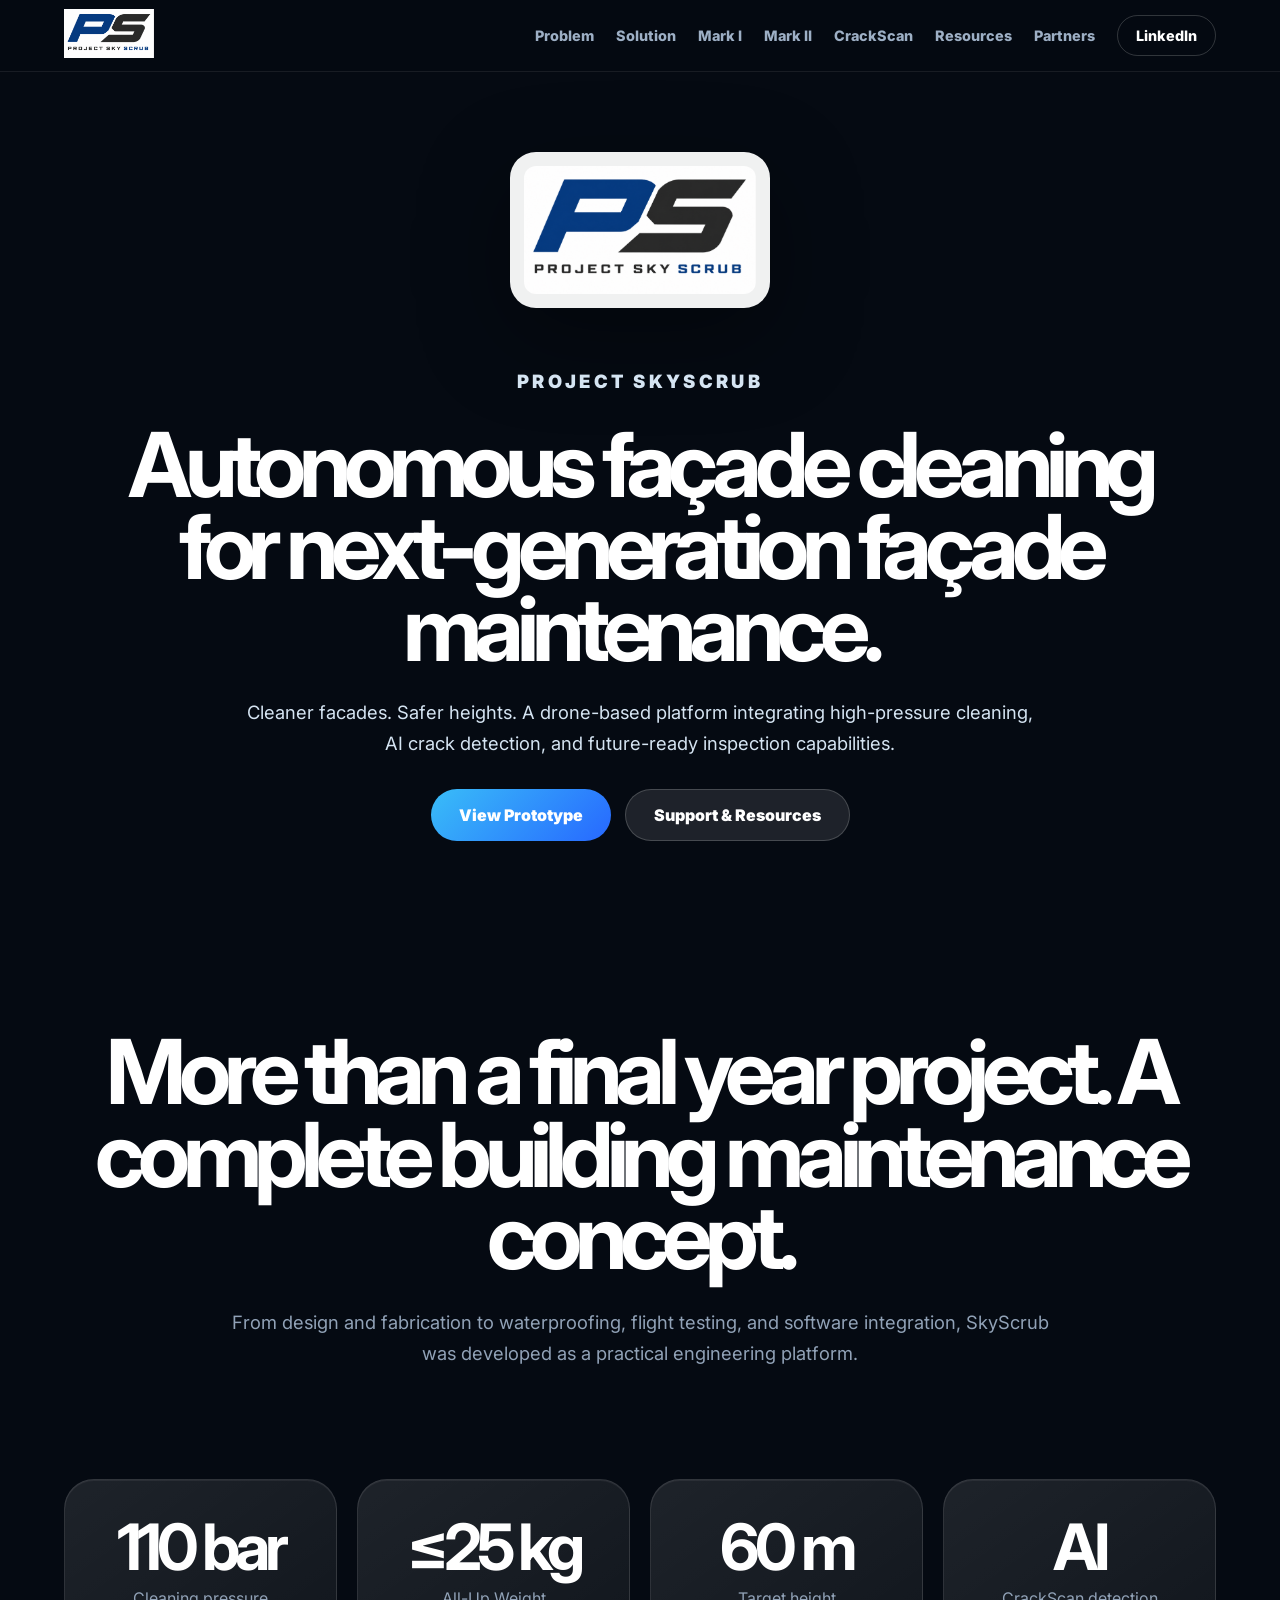
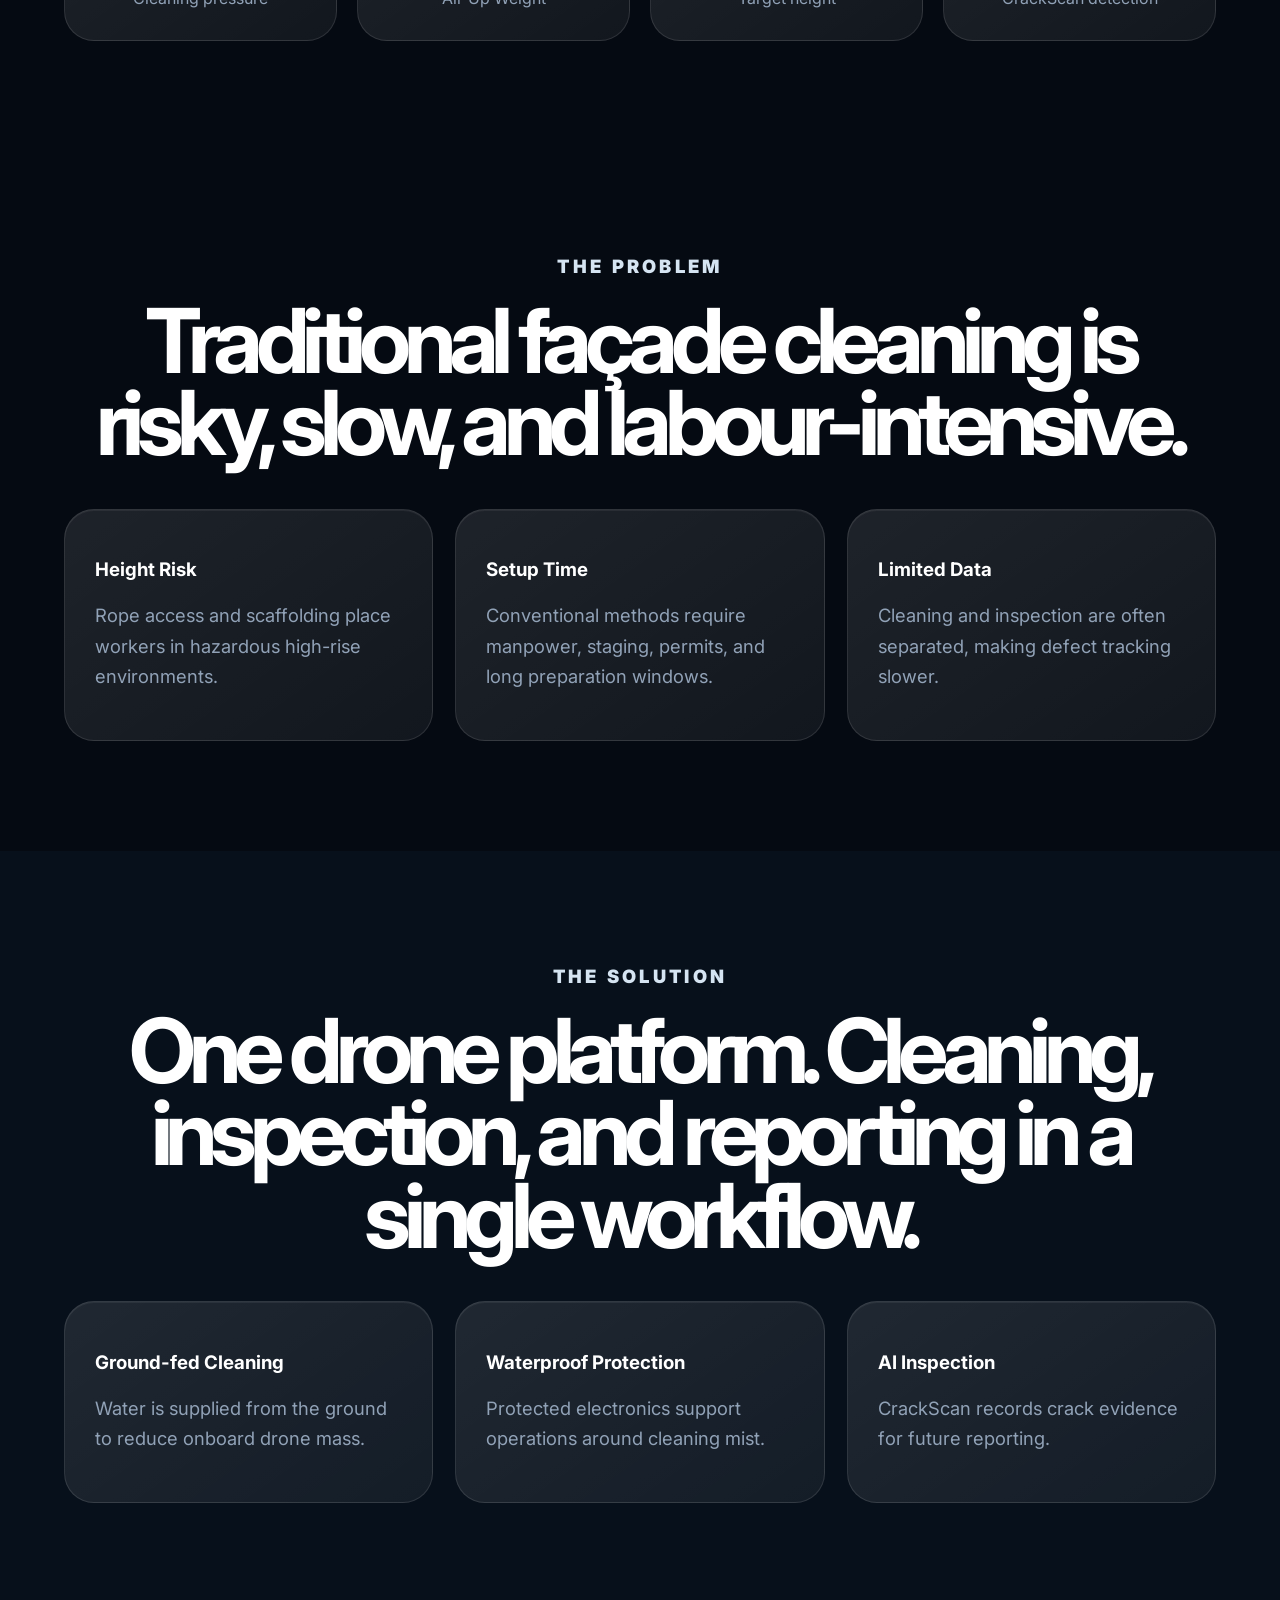
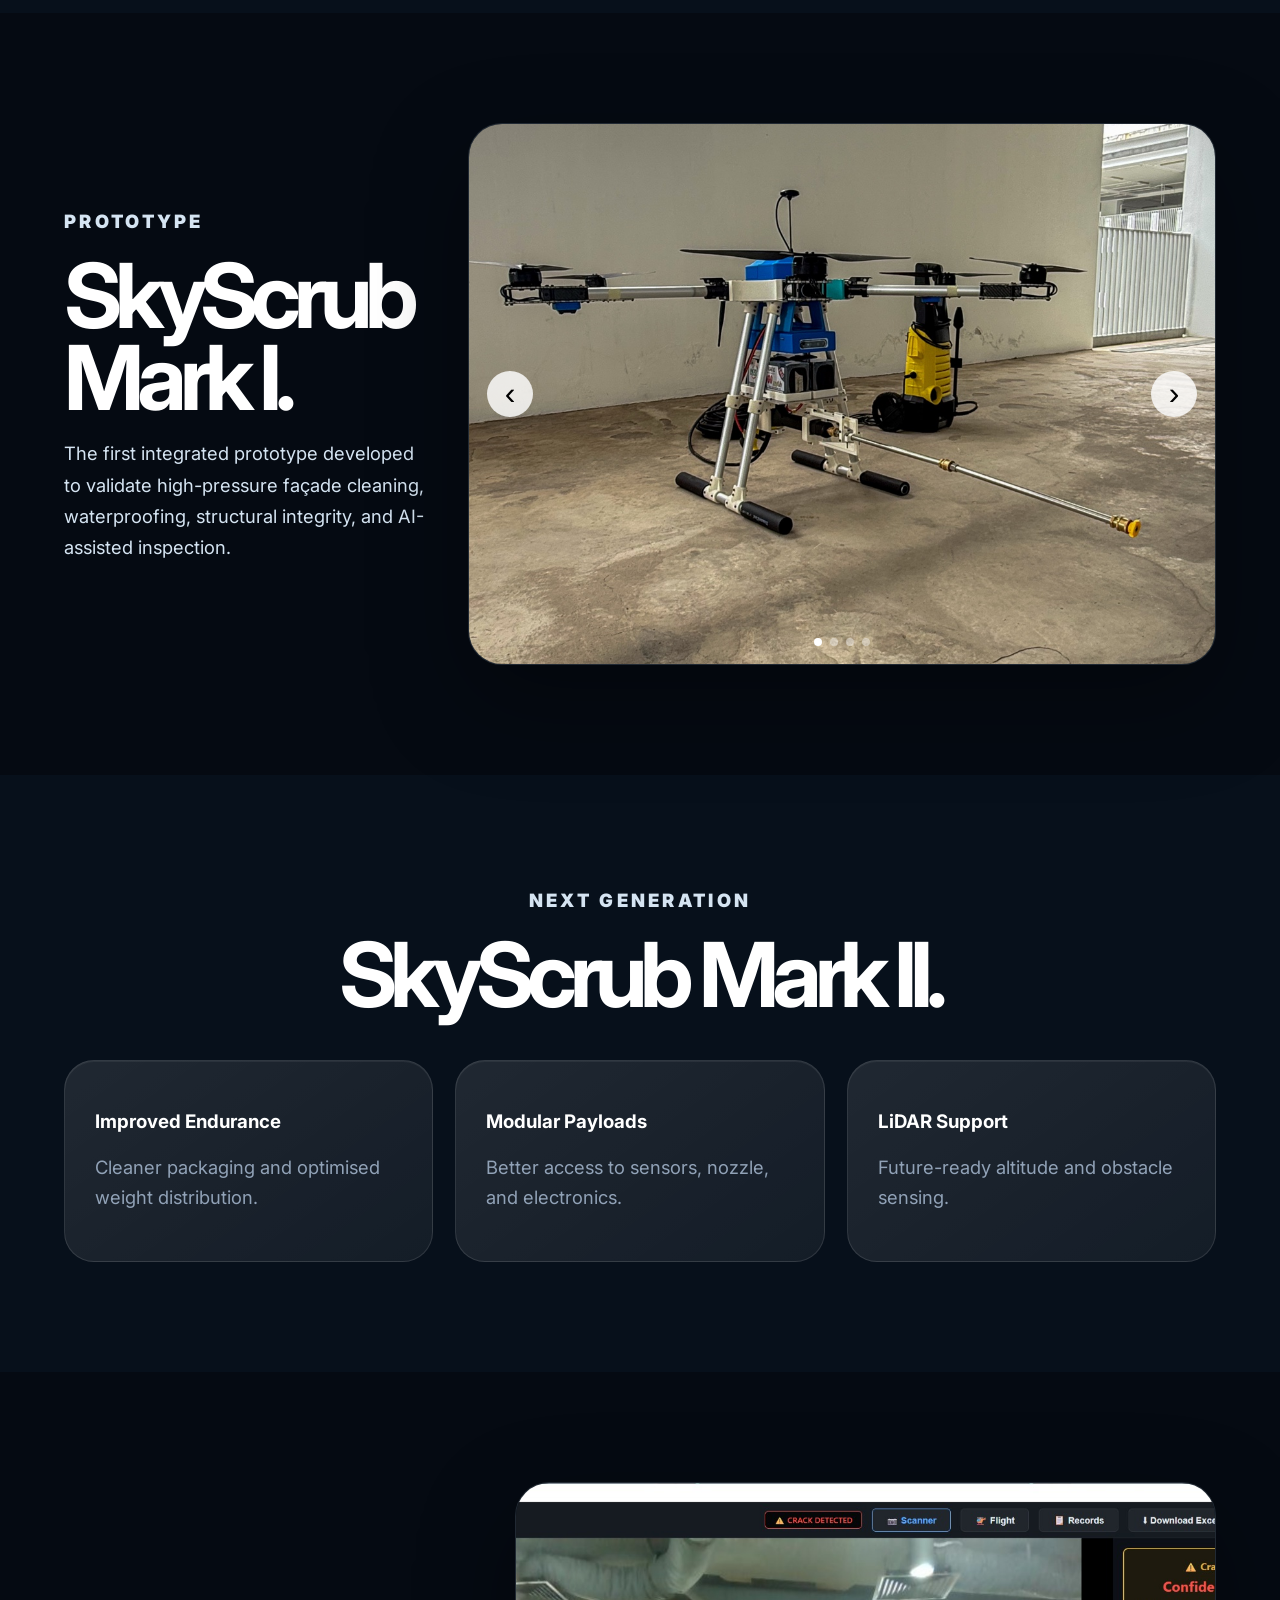
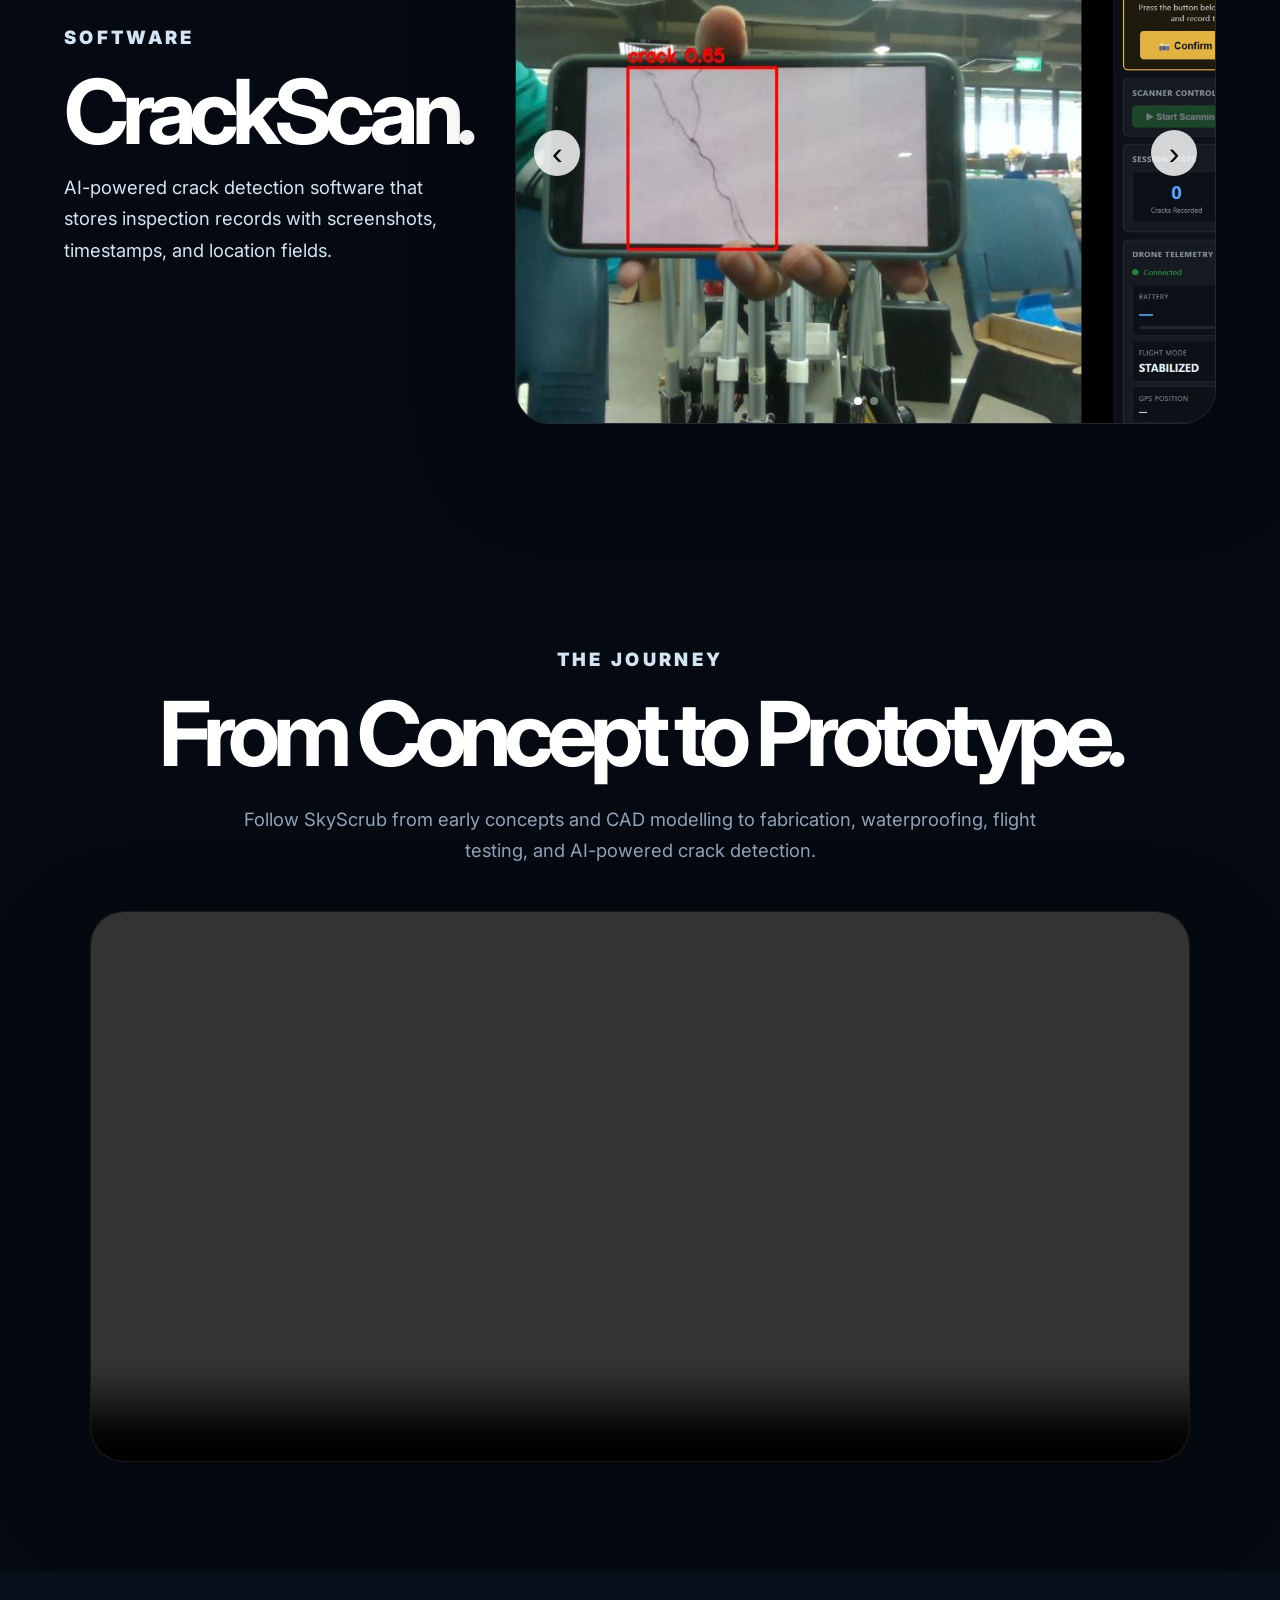
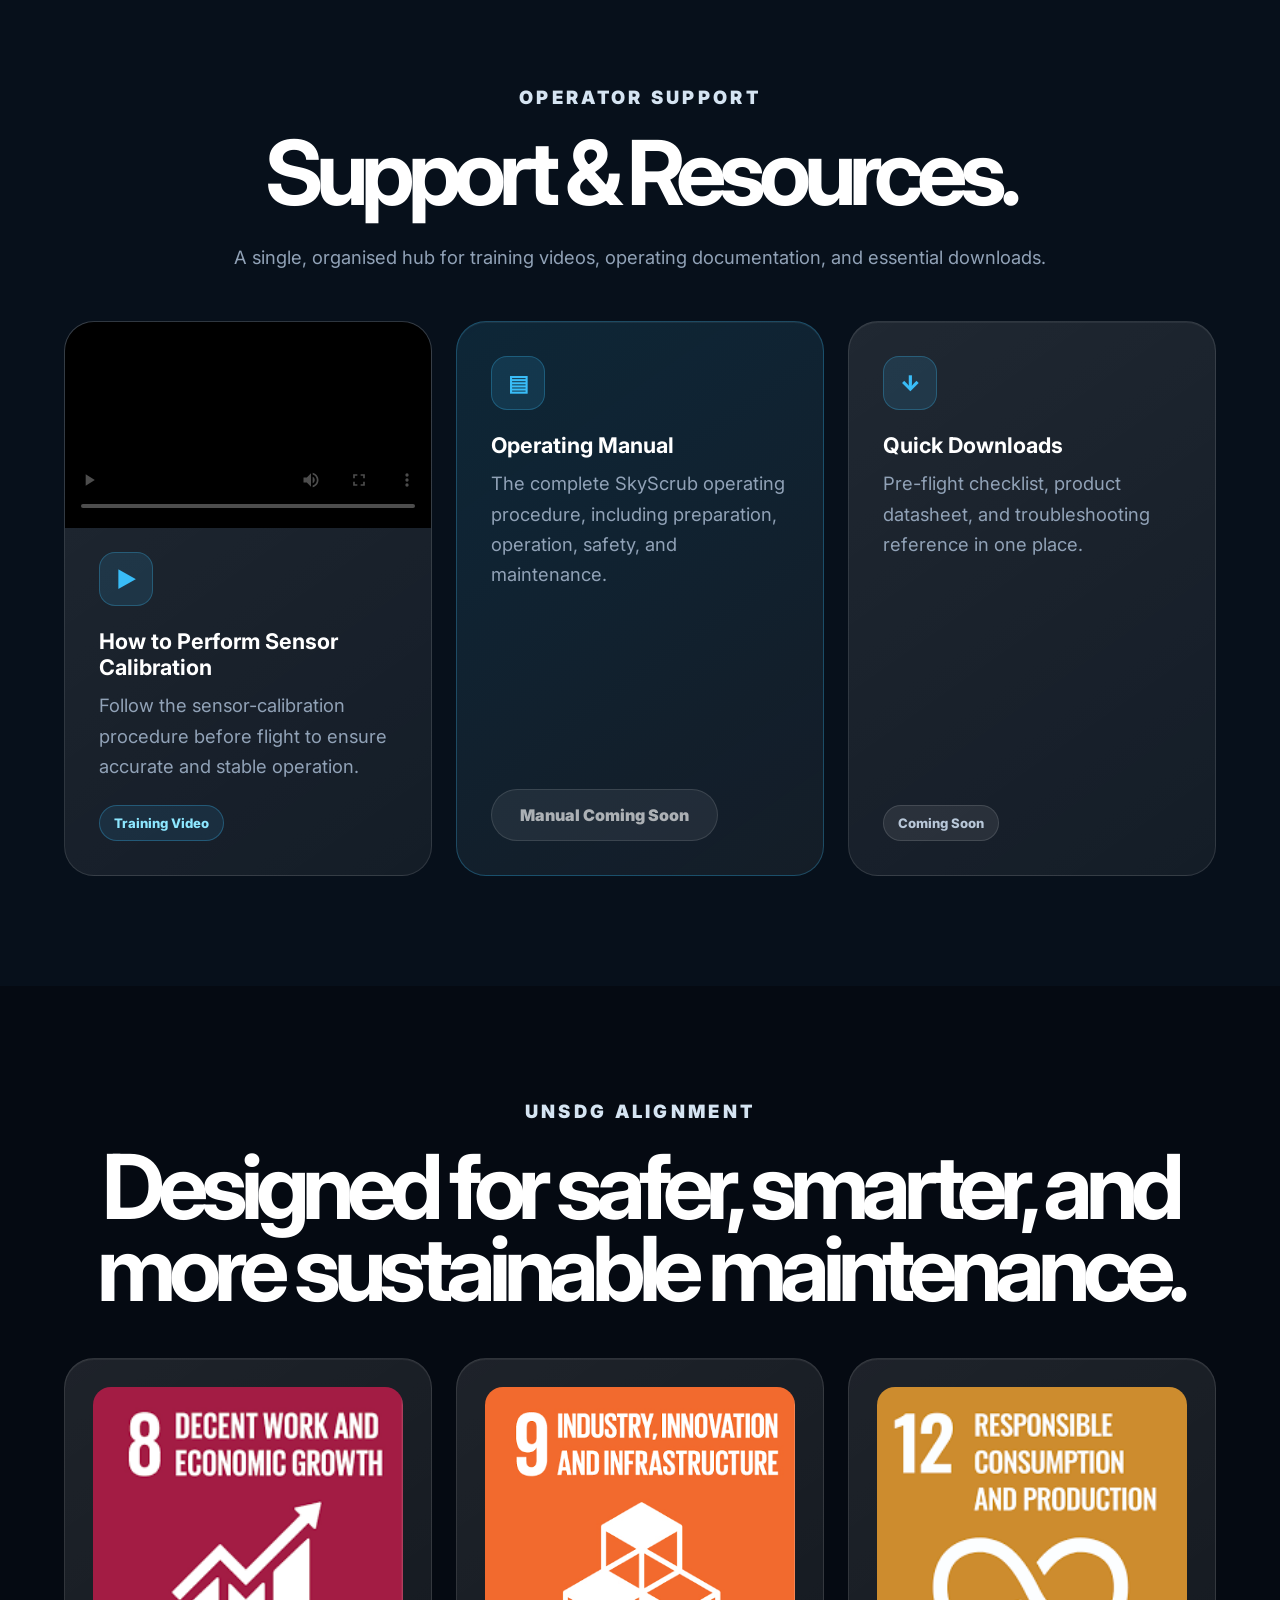
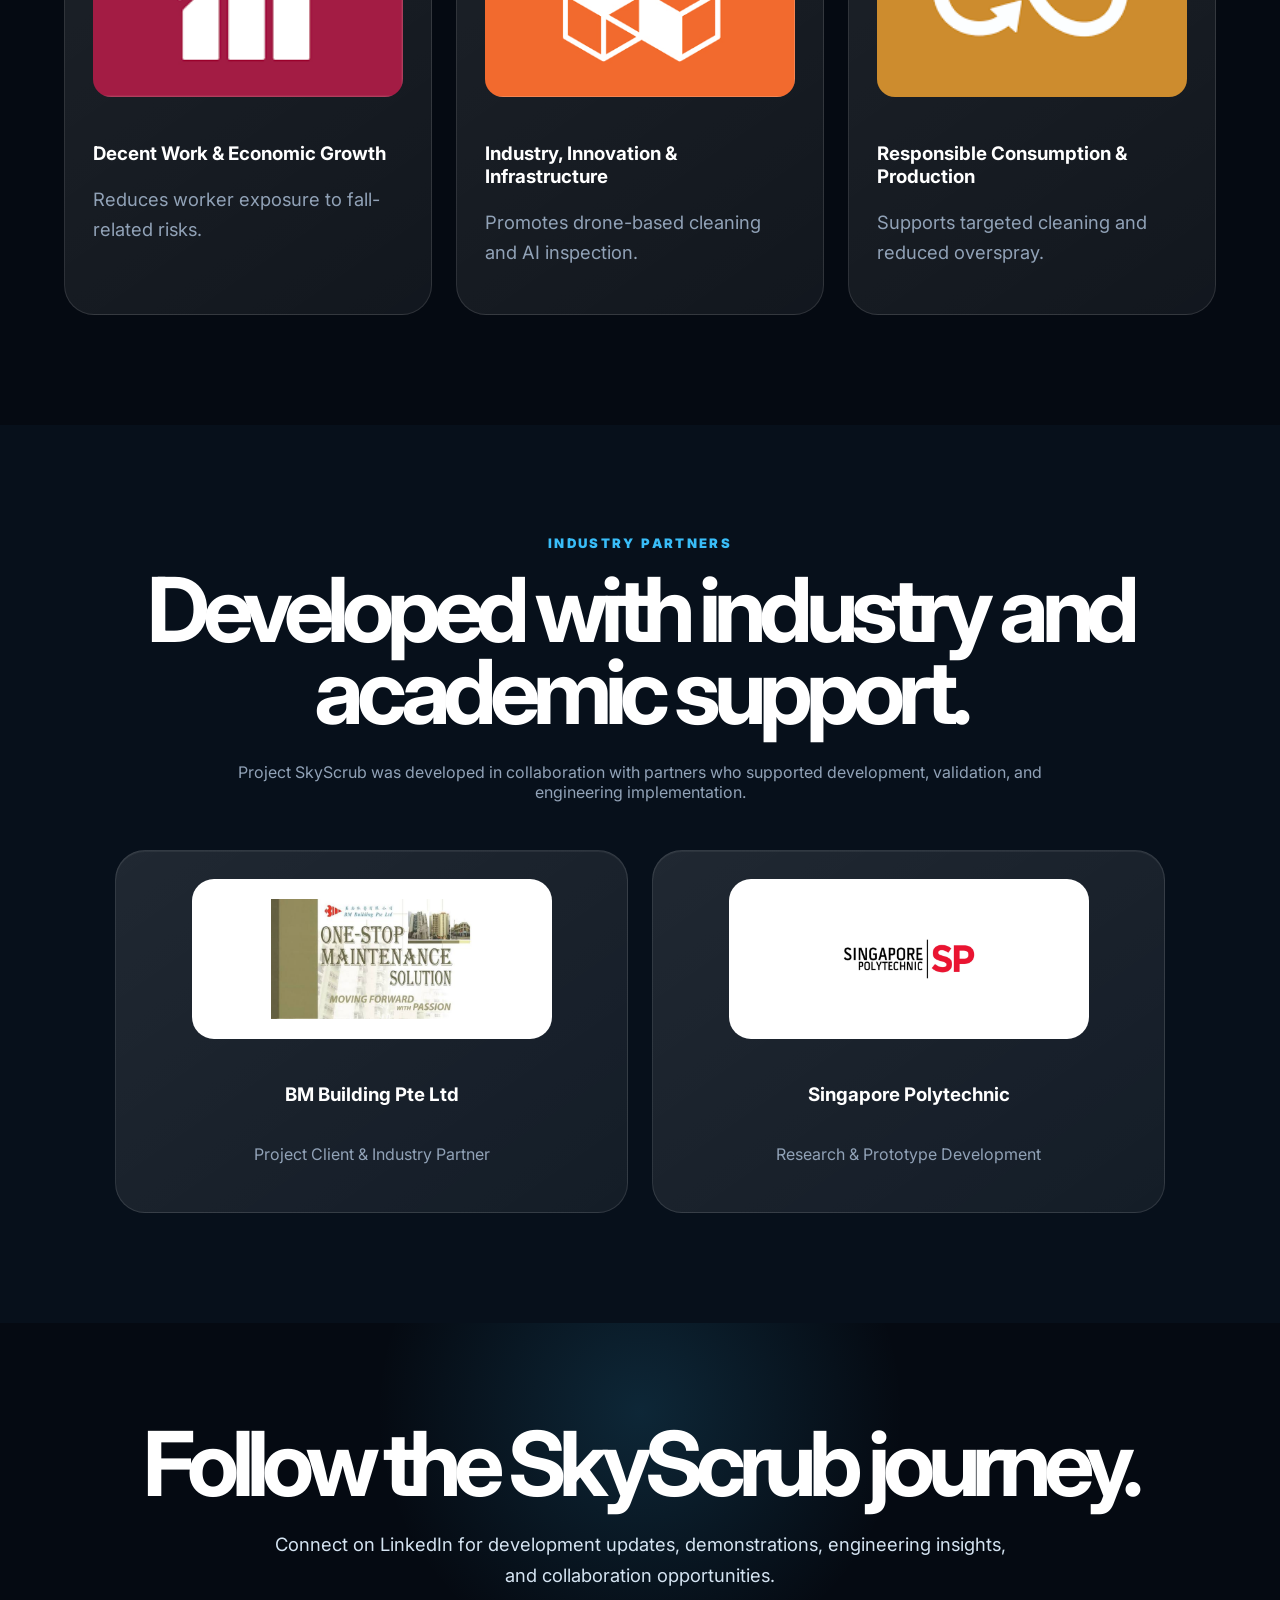
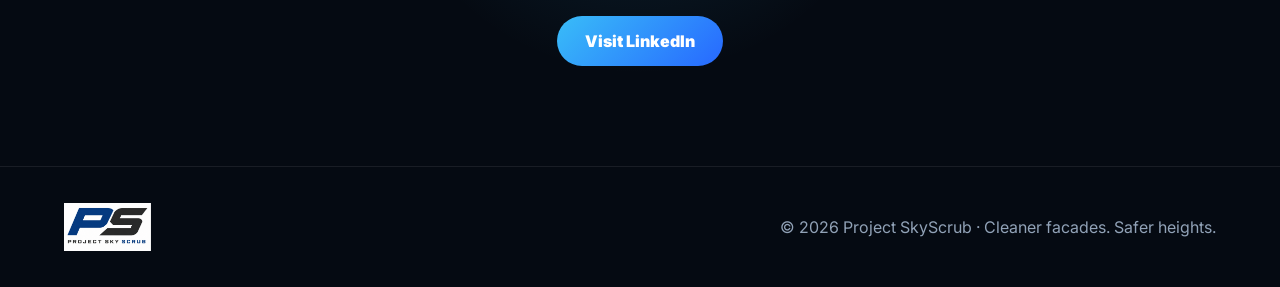
==== commit 317629fc: "Add files via upload" ====
--- a/index.html
+++ b/index.html
@@ -133,11 +133,15 @@
   <h2 class="reveal">Support & Resources.</h2>
   <p class="center reveal">A single, organised hub for training videos, operating documentation, and essential downloads.</p>
   <div class="resource-grid reveal">
-    <article class="resource-card">
+    <article class="resource-card video-resource-card">
+      <video controls preload="metadata" poster="media/sensor-calibration-thumbnail.jpeg">
+        <source src="videos/sensor-calibration.mp4" type="video/mp4">
+        Your browser does not support the video tag.
+      </video>
       <span class="resource-icon">▶</span>
-      <h3>Tutorial Videos</h3>
-      <p>System setup, pre-flight checks, pressure-washer operation, CrackScan use, and shutdown procedures.</p>
-      <span class="status">Coming Soon</span>
+      <h3>How to Perform Sensor Calibration</h3>
+      <p>Follow the sensor-calibration procedure before flight to ensure accurate and stable operation.</p>
+      <span class="status available">Training Video</span>
     </article>
     <article class="resource-card featured-resource">
       <span class="resource-icon">▤</span>
--- a/style.css
+++ b/style.css
@@ -1,2 +1,4 @@
 @import url('https://fonts.googleapis.com/css2?family=Inter:wght@500;600;700;800;900&display=swap');
 *{box-sizing:border-box}html{scroll-behavior:smooth}body{margin:0;background:#050a12;color:#fff;font-family:Inter,-apple-system,BlinkMacSystemFont,"Segoe UI",Arial,sans-serif;overflow-x:hidden}.nav{min-height:72px;padding:0 5%;display:flex;justify-content:space-between;align-items:center;position:sticky;top:0;z-index:99;background:rgba(5,10,18,.82);backdrop-filter:blur(20px);border-bottom:1px solid rgba(255,255,255,.08)}.brand img{height:50px;max-width:220px;object-fit:contain}.links{display:flex;gap:22px;align-items:center}.links a{color:#9dafc5;text-decoration:none;font-weight:800;font-size:.9rem;white-space:nowrap}.links a:hover{color:#fff}.pill{border:1px solid rgba(255,255,255,.18);padding:11px 18px;border-radius:999px;color:#fff!important}.hero{min-height:calc(100vh - 72px);position:relative;display:grid;place-items:center;text-align:center;overflow:hidden;padding:80px 5%}.hero-video{position:absolute;inset:0;width:100%;height:100%;object-fit:cover;z-index:0}.shade{position:absolute;inset:0;background:linear-gradient(180deg,rgba(5,10,18,.45),rgba(5,10,18,.74) 55%,#050a12);z-index:1}.hero-content{position:relative;z-index:2;max-width:1120px}.hero-logo{width:min(260px,55vw);background:rgba(255,255,255,.94);padding:14px;border-radius:26px;margin-bottom:28px;box-shadow:0 28px 90px rgba(0,0,0,.38)}.eyebrow{color:#39bdf8;text-transform:uppercase;letter-spacing:.18em;font-size:.82rem;font-weight:900;margin:0 0 18px}h1,h2{font-size:clamp(3rem,7vw,7rem);line-height:.92;letter-spacing:-.08em;margin:0}.hero p,.intro p,.section p,.copy p,.contact-strip p{color:#d5e4f2;line-height:1.7;font-size:1.15rem}.hero p{max-width:790px;margin:26px auto}.buttons{display:flex;justify-content:center;gap:14px;flex-wrap:wrap;margin-top:30px}.btn{border:0;text-decoration:none;border-radius:999px;padding:15px 28px;font-weight:900;display:inline-flex;align-items:center;justify-content:center}.primary{background:linear-gradient(135deg,#39bdf8,#2768ff);color:#fff}.secondary{background:rgba(255,255,255,.1);color:#fff;border:1px solid rgba(255,255,255,.18)}.disabled-link{pointer-events:none;opacity:.65}.intro,.section,.partners{padding:110px 5%;text-align:center}.intro p,.center{max-width:850px;margin:28px auto 0;color:#91a2b7!important}.stats{padding:0 5% 100px;display:grid;grid-template-columns:repeat(4,1fr);gap:20px}.stats div,.cards article,.sdg-grid article,.partner-grid article,.resource-card{background:linear-gradient(145deg,rgba(255,255,255,.10),rgba(255,255,255,.055));border:1px solid rgba(255,255,255,.11);border-radius:30px;box-shadow:inset 0 1px rgba(255,255,255,.06);transition:.25s}.stats div:hover,.cards article:hover,.sdg-grid article:hover,.partner-grid article:hover,.resource-card:hover{transform:translateY(-8px);border-color:rgba(57,189,248,.38);box-shadow:0 30px 90px rgba(57,189,248,.10)}.stats div{padding:28px;text-align:center}.stats strong{font-size:clamp(2.2rem,5vw,4.8rem);letter-spacing:-.08em;display:block}.stats span,.cards p,.sdg-grid p,.partner-grid p,.resource-card p{color:#91a2b7;line-height:1.65}.alt{background:#07101b}.cards{display:grid;grid-template-columns:repeat(3,1fr);gap:22px;margin-top:44px}.cards article{padding:30px;text-align:left}.showcase{padding:110px 5%;display:grid;grid-template-columns:.65fr 1.35fr;gap:44px;align-items:center}.showcase:nth-of-type(even){background:#07101b}.carousel{position:relative;overflow:hidden;border-radius:34px;background:#08111c;border:1px solid rgba(255,255,255,.1);box-shadow:0 34px 95px rgba(0,0,0,.35)}.slide{display:none;height:540px}.slide.active{display:block}.slide img{width:100%;height:100%;object-fit:cover}.prev,.next{position:absolute;top:50%;transform:translateY(-50%);z-index:4;width:46px;height:46px;border-radius:50%;border:0;font-size:2rem;background:rgba(255,255,255,.82);cursor:pointer}.prev{left:18px}.next{right:18px}.dots{position:absolute;bottom:18px;left:0;right:0;display:flex;justify-content:center;gap:8px}.dot{width:8px;height:8px;border-radius:50%;background:rgba(255,255,255,.42);cursor:pointer}.dot.active{background:#fff}.video-box{max-width:1100px;margin:45px auto 0;border-radius:34px;overflow:hidden;background:#000;border:1px solid rgba(255,255,255,.1);box-shadow:0 34px 95px rgba(0,0,0,.35)}.video-box video{width:100%;display:block}.resource-grid{display:grid;grid-template-columns:repeat(3,1fr);gap:24px;max-width:1180px;margin:48px auto 0}.resource-card{padding:34px;text-align:left;min-height:300px;display:flex;flex-direction:column;align-items:flex-start}.resource-icon{width:54px;height:54px;border-radius:16px;background:rgba(57,189,248,.12);border:1px solid rgba(57,189,248,.28);display:grid;place-items:center;font-size:1.35rem;font-weight:900;color:#39bdf8;margin-bottom:22px}.resource-card h3{font-size:1.35rem;margin:0 0 10px}.resource-card p{margin:0 0 24px}.resource-card .btn,.resource-card .status{margin-top:auto}.status{display:inline-flex;padding:9px 14px;border-radius:999px;background:rgba(255,255,255,.08);border:1px solid rgba(255,255,255,.12);font-size:.82rem;font-weight:800;color:#b8c7d8}.featured-resource{border-color:rgba(57,189,248,.28);background:linear-gradient(145deg,rgba(57,189,248,.13),rgba(255,255,255,.055))}.sdg-grid,.partner-grid{display:grid;grid-template-columns:repeat(3,1fr);gap:24px;margin-top:48px}.sdg-grid article,.partner-grid article{padding:28px;text-align:left}.sdg-grid img{width:100%;border-radius:18px;margin-bottom:22px}.partners{background:#07101b}.partner-grid{grid-template-columns:repeat(2,1fr);max-width:1050px;margin-left:auto;margin-right:auto}.partner-grid article{text-align:center;display:flex;flex-direction:column;align-items:center;justify-content:center;min-height:340px}.partner-grid img{width:100%;max-width:360px;height:160px;object-fit:contain;background:#fff;border-radius:22px;padding:20px;margin-bottom:26px}.contact-strip{padding:100px 5%;text-align:center;background:radial-gradient(circle at 50% 20%,rgba(57,189,248,.16),transparent 36%),#050a12}.contact-strip p{max-width:760px;margin:24px auto}footer{padding:34px 5%;display:flex;align-items:center;justify-content:space-between;border-top:1px solid rgba(255,255,255,.08);color:#91a2b7}footer img{height:48px}.reveal{opacity:0;transform:translateY(26px);transition:.75s}.reveal.visible{opacity:1;transform:translateY(0)}@media(max-width:1100px){.links{gap:15px}.links a{font-size:.82rem}}@media(max-width:900px){.nav{height:auto;align-items:flex-start;gap:12px;flex-direction:column;padding:14px 5%}.links{width:100%;overflow-x:auto;gap:18px;padding-bottom:4px}.stats,.cards,.showcase,.sdg-grid,.partner-grid,.resource-grid{grid-template-columns:1fr}.slide{height:360px}.partner-grid img{height:140px}.brand img{max-width:175px}footer{flex-direction:column;text-align:center;gap:14px}.showcase{padding-top:80px;padding-bottom:80px}}
+
+.video-resource-card{padding:0 0 34px;overflow:hidden}.video-resource-card video{width:100%;aspect-ratio:16/9;display:block;object-fit:cover;background:#000;margin-bottom:24px}.video-resource-card>span,.video-resource-card>h3,.video-resource-card>p{margin-left:34px;margin-right:34px}.video-resource-card .status{margin-left:34px}.status.available{color:#8de7ff;border-color:rgba(57,189,248,.3);background:rgba(57,189,248,.1)}
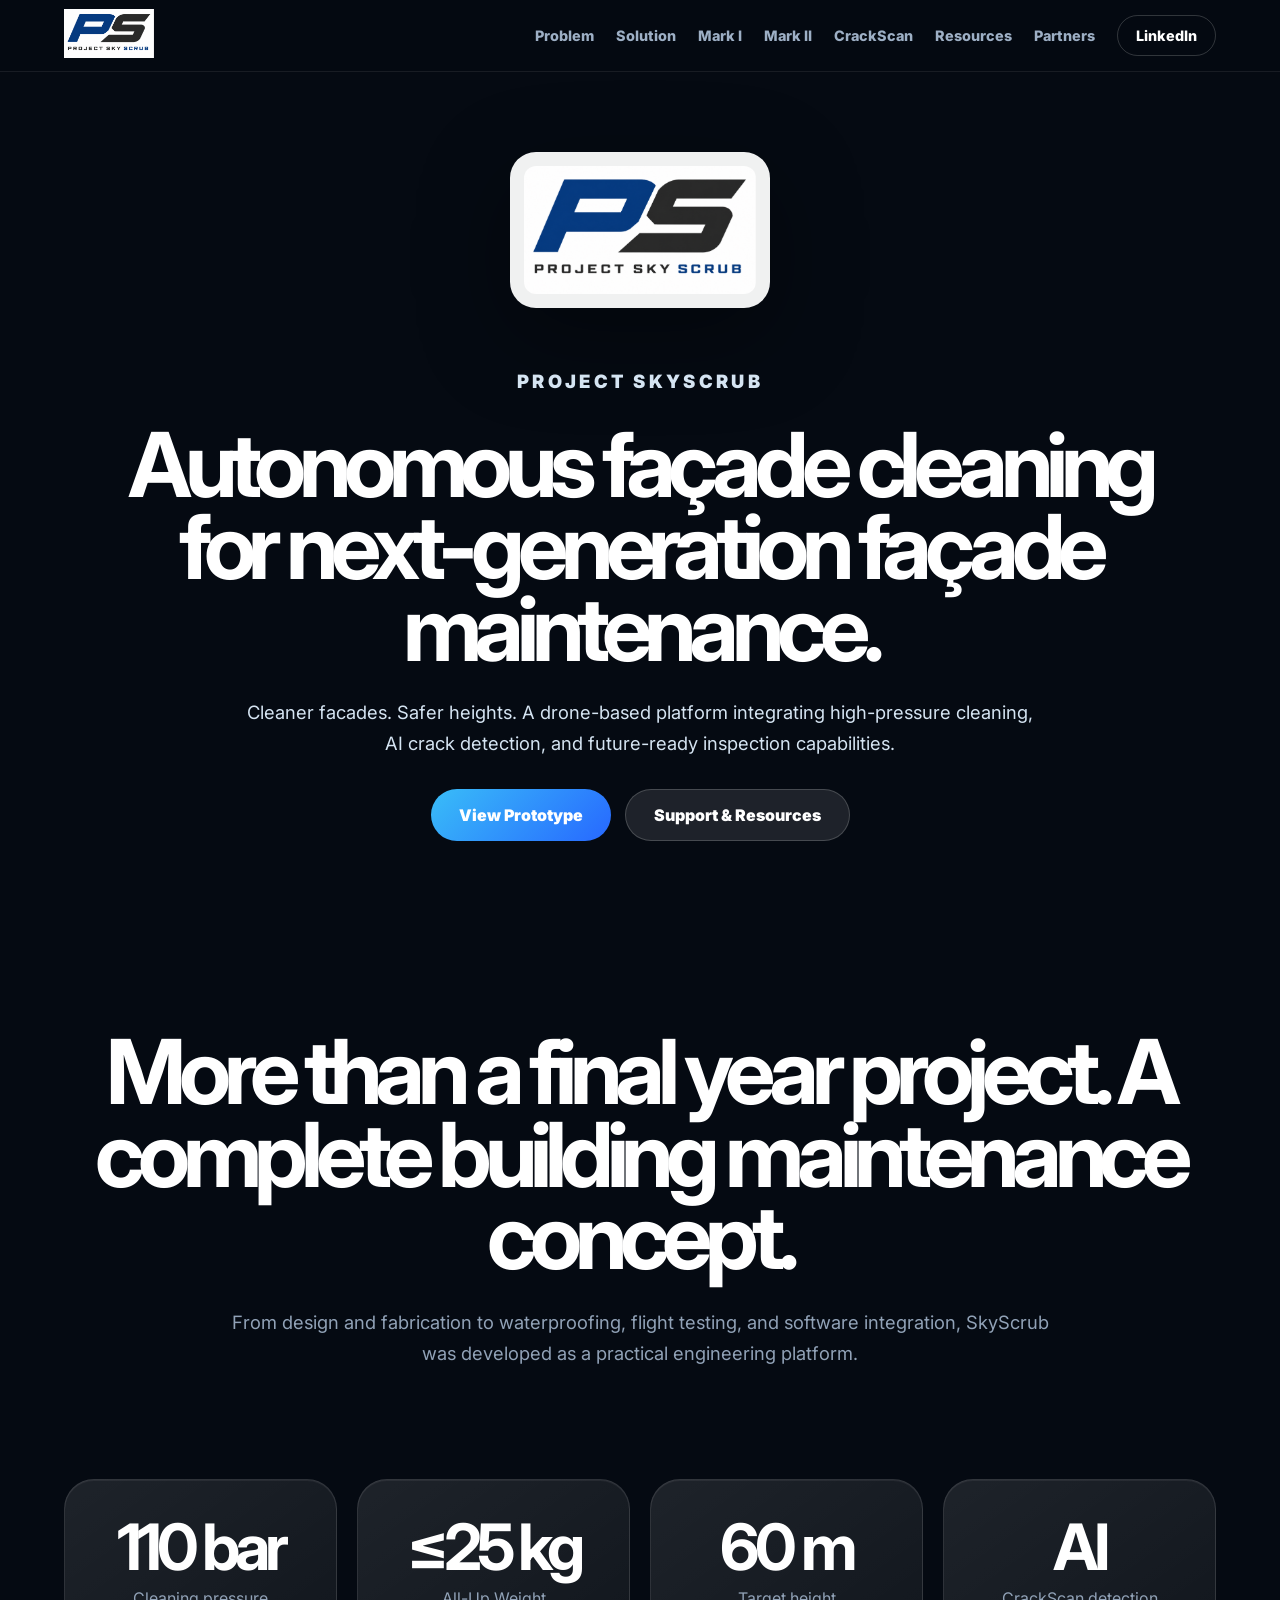
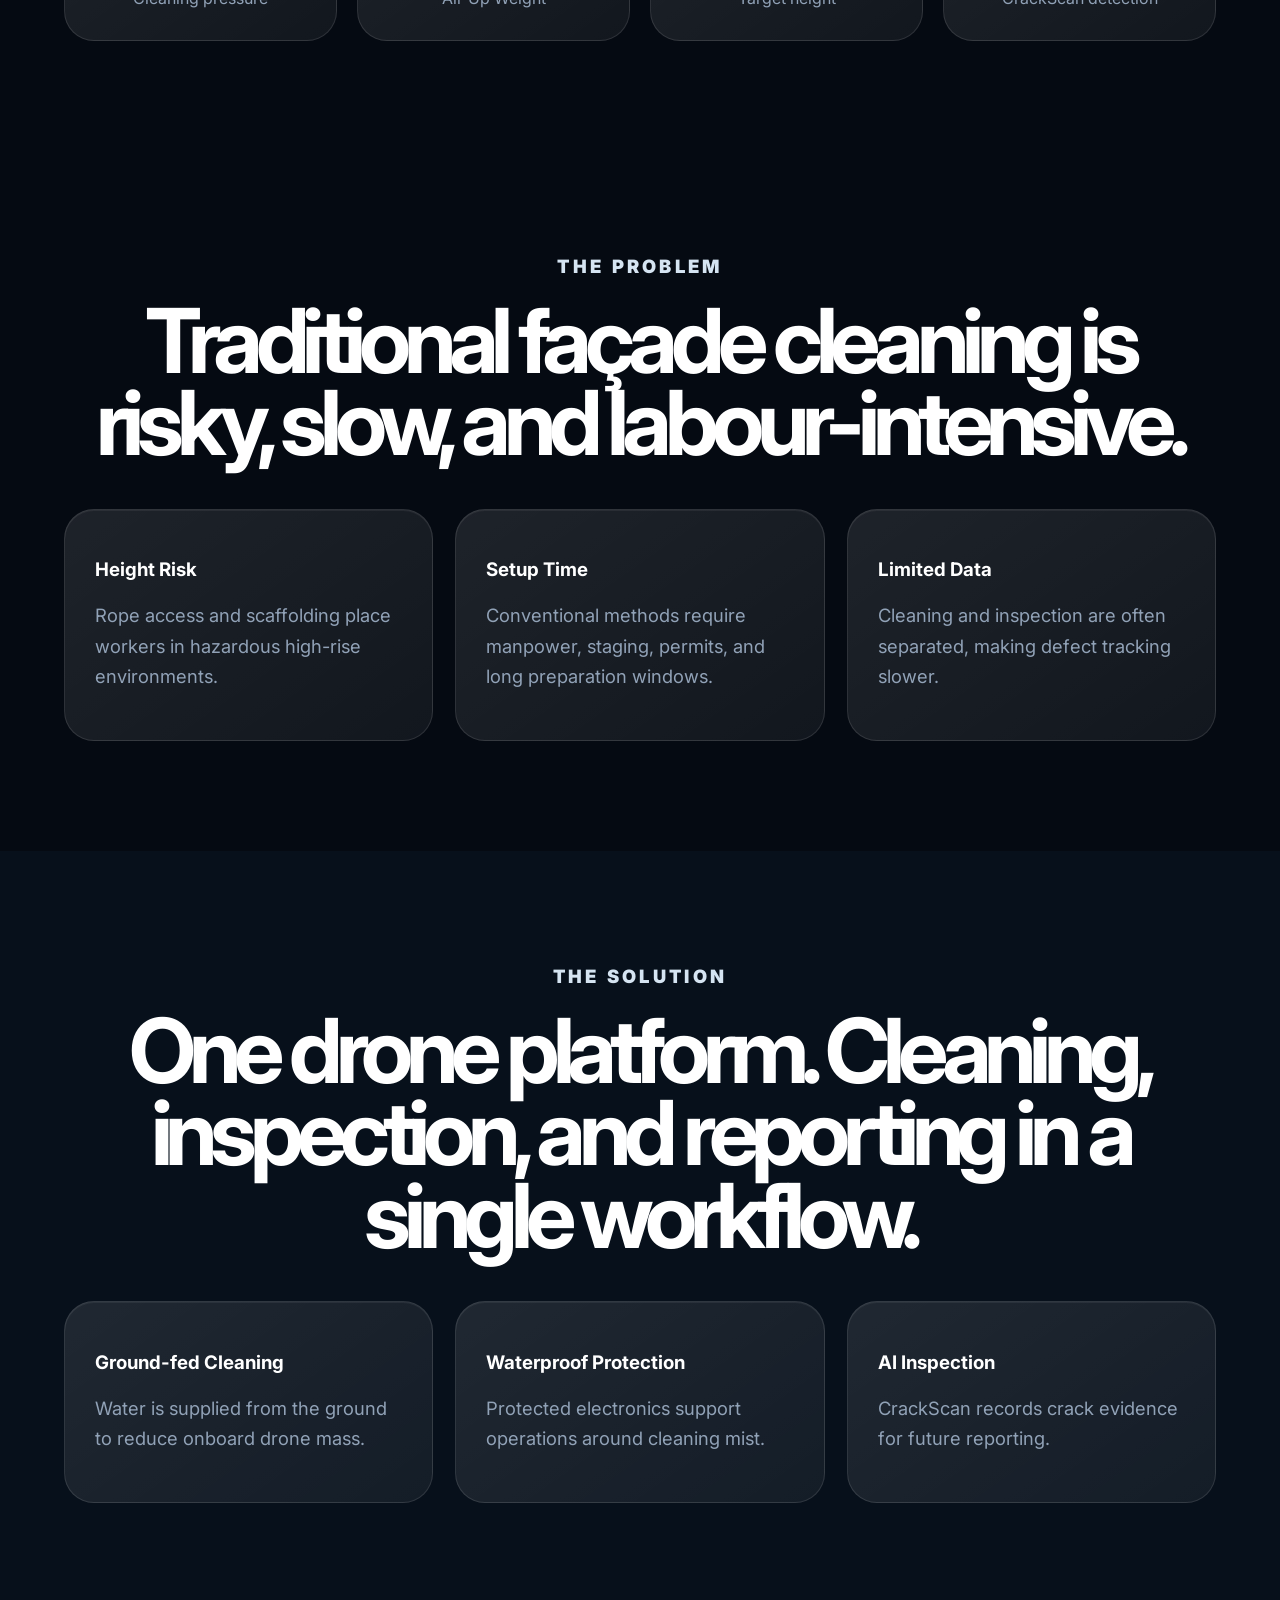
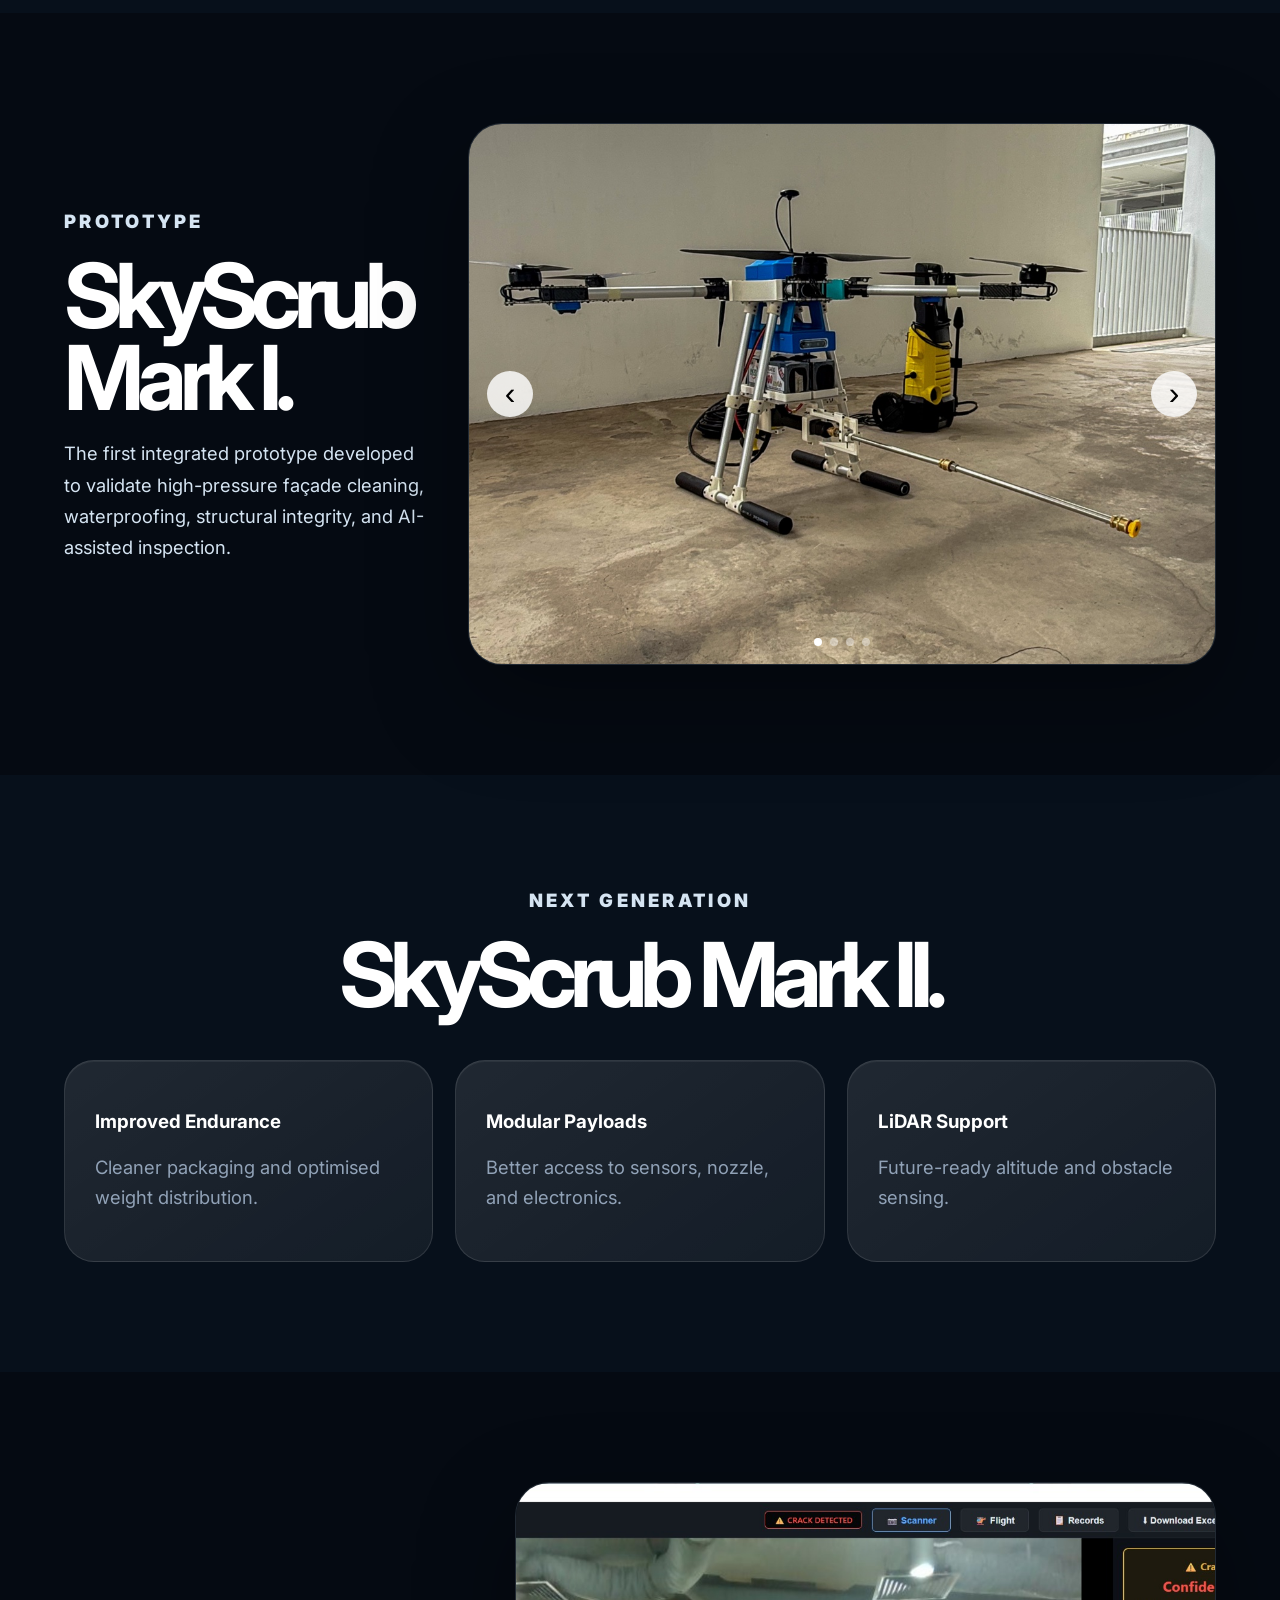
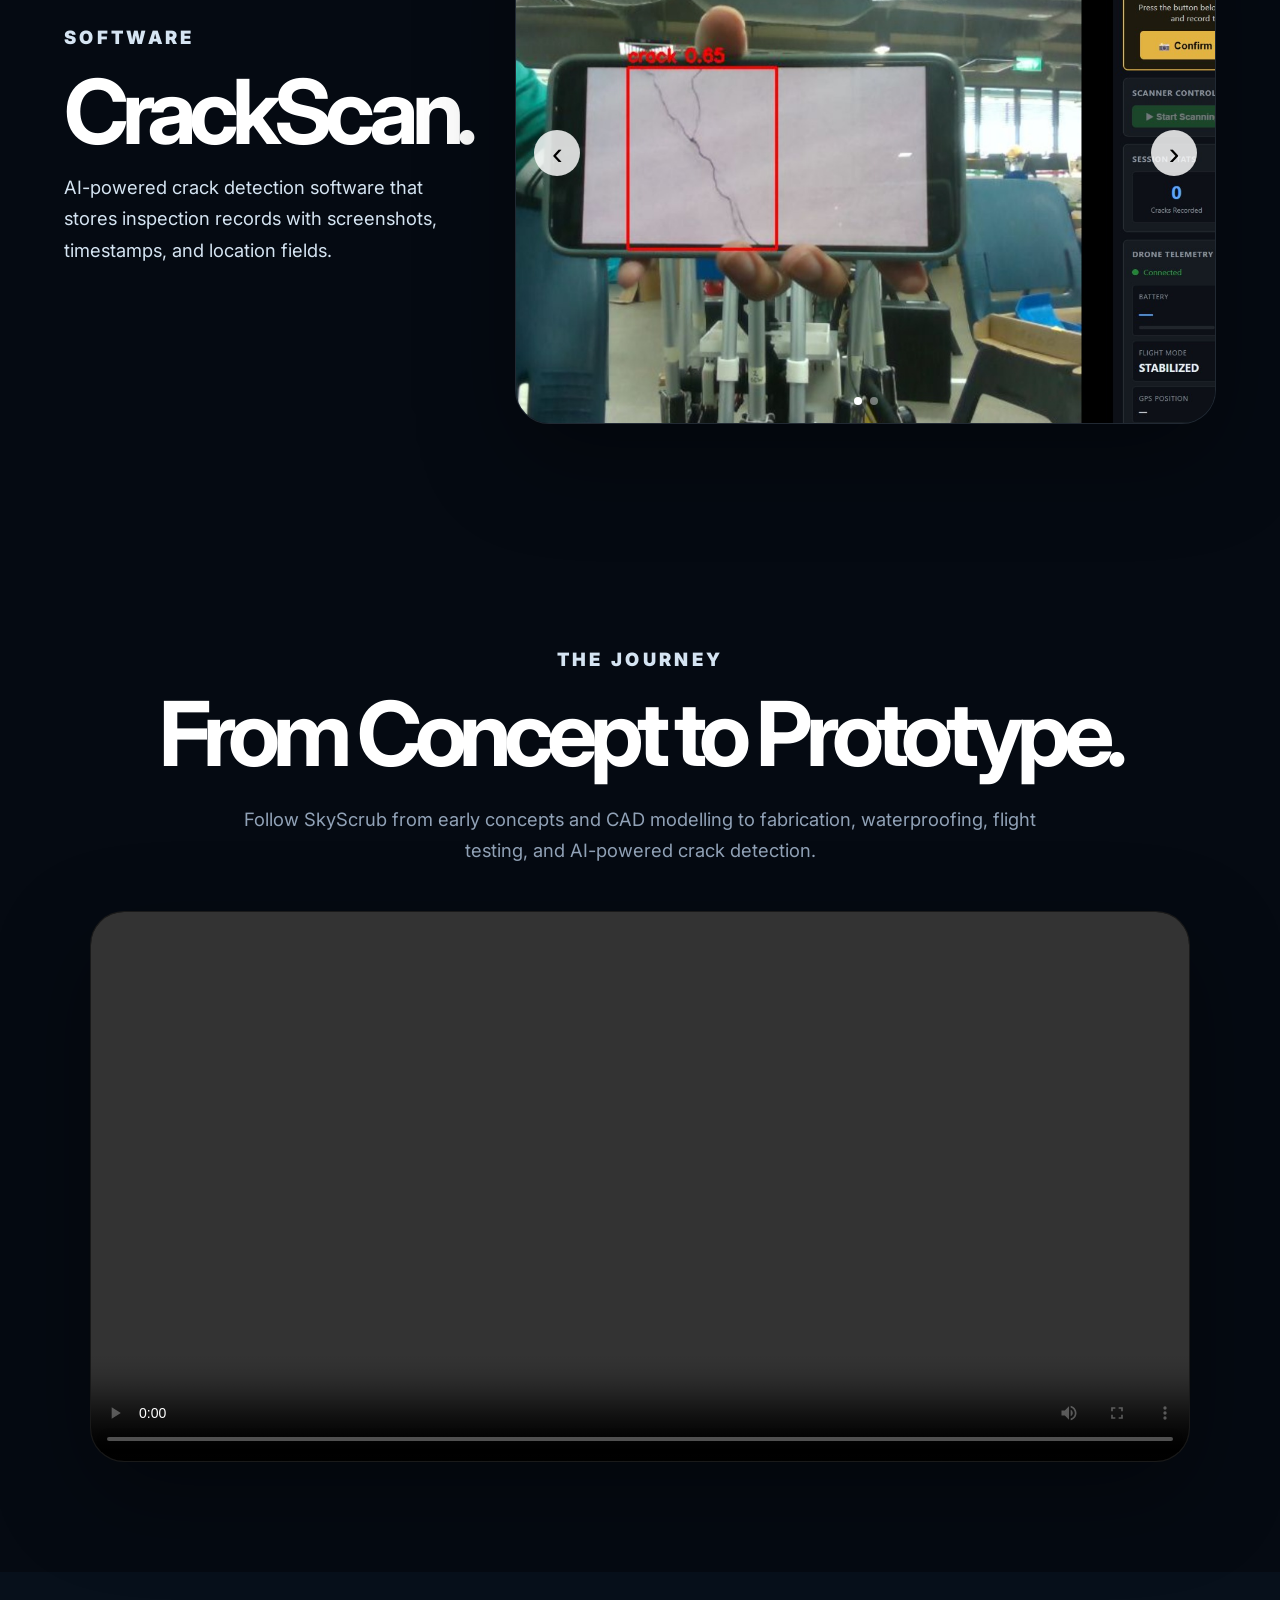
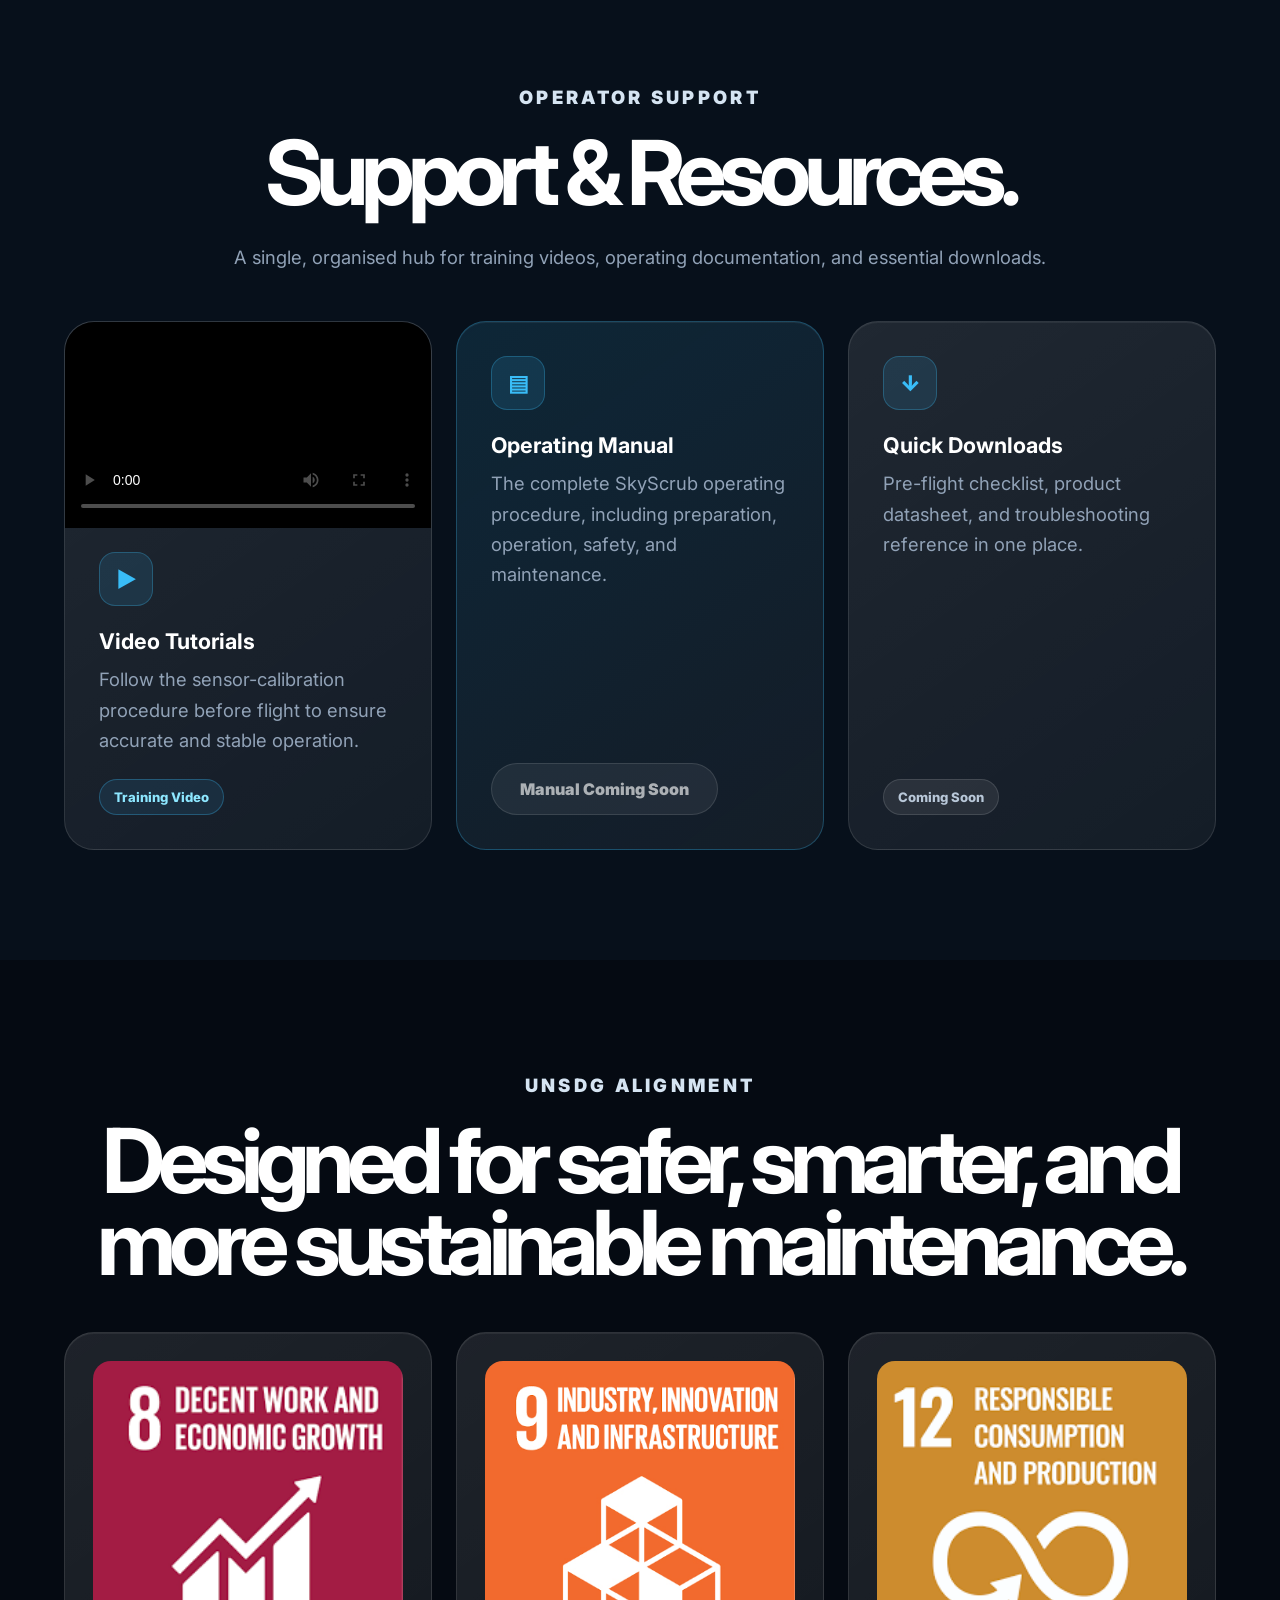
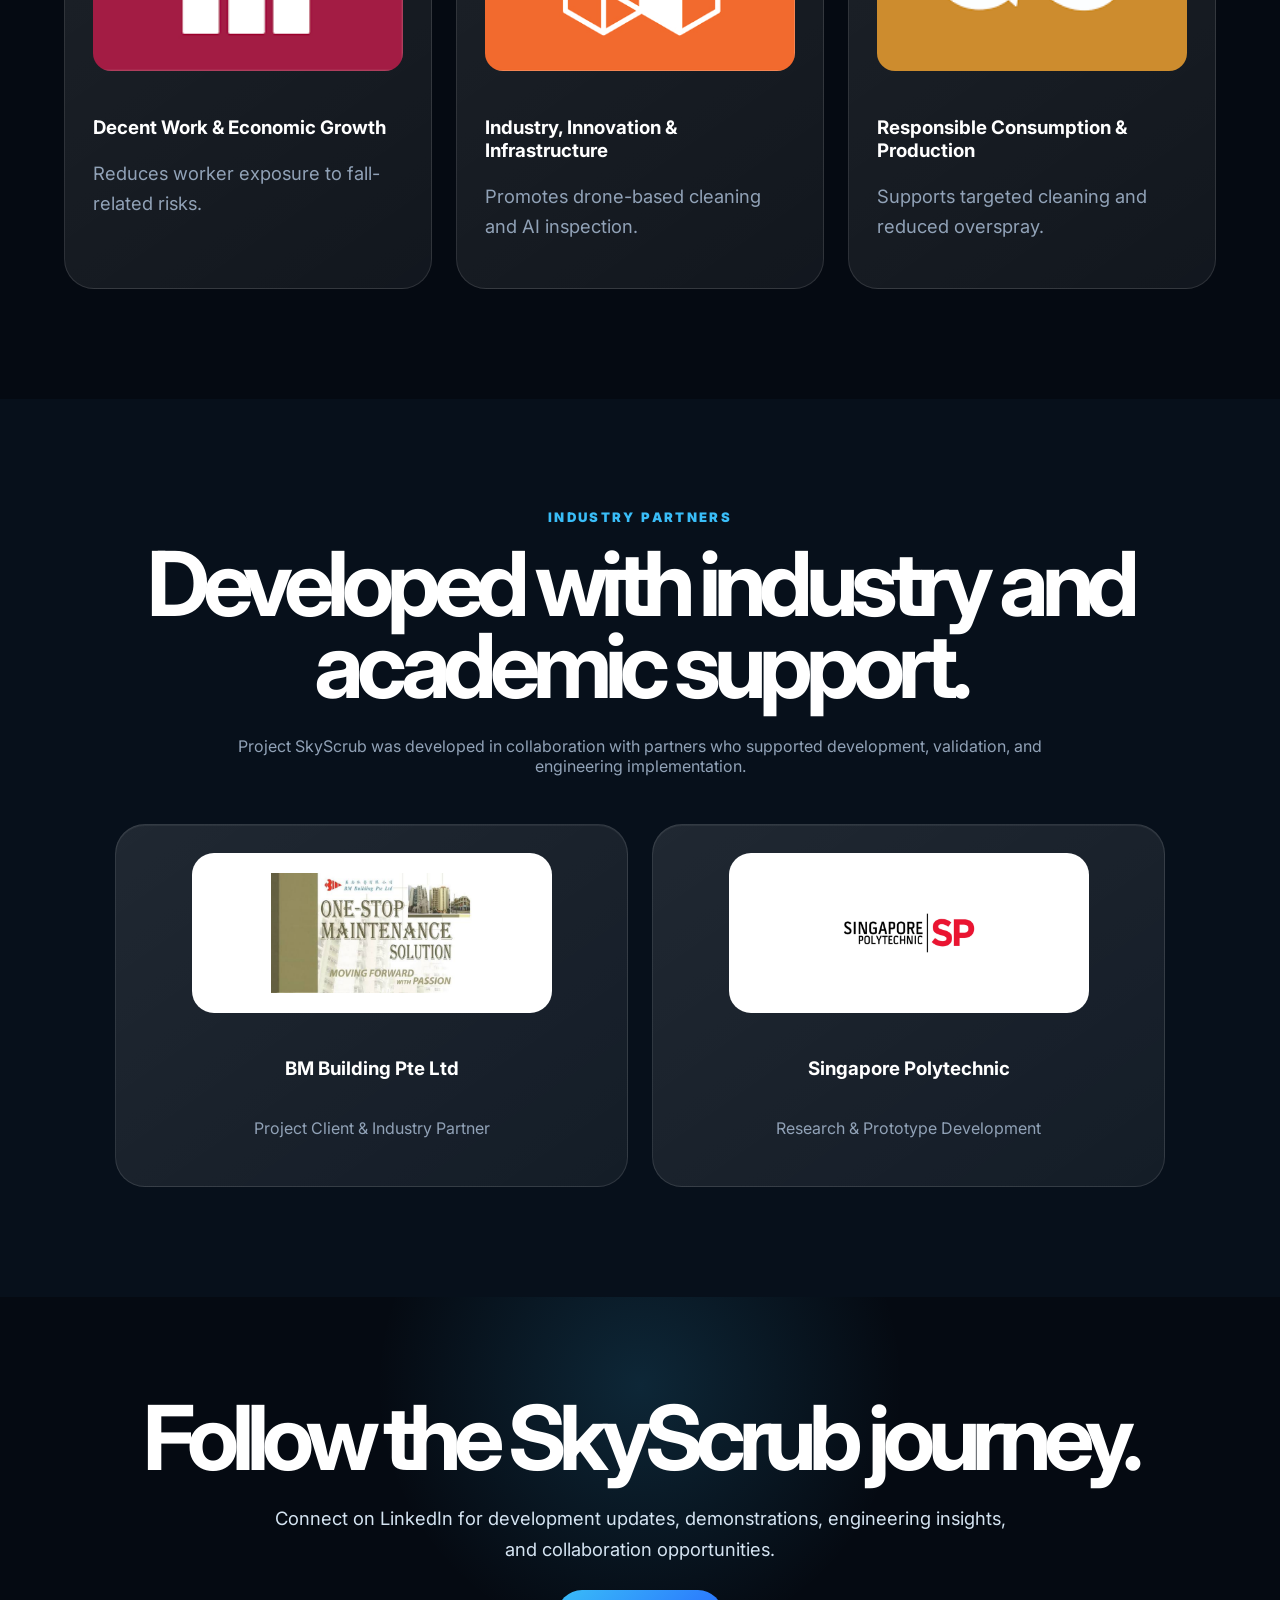
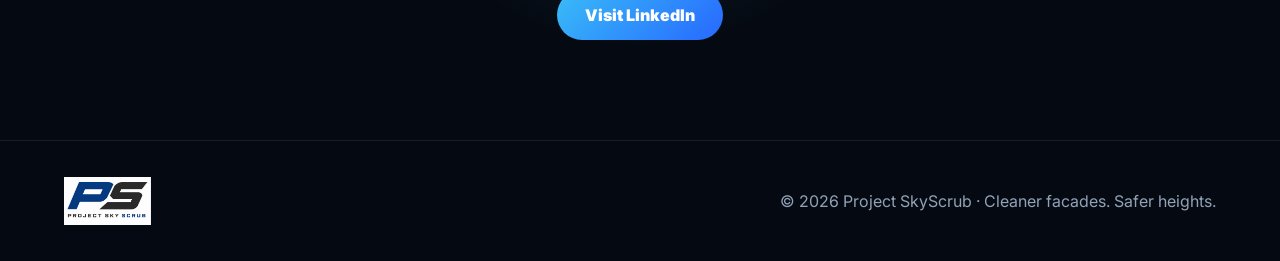
==== commit 9a27c8a2: "Update website" ====
--- a/index.html
+++ b/index.html
@@ -139,7 +139,7 @@
         Your browser does not support the video tag.
       </video>
       <span class="resource-icon">▶</span>
-      <h3>How to Perform Sensor Calibration</h3>
+      <h3>Video Tutorials</h3>
       <p>Follow the sensor-calibration procedure before flight to ensure accurate and stable operation.</p>
       <span class="status available">Training Video</span>
     </article>
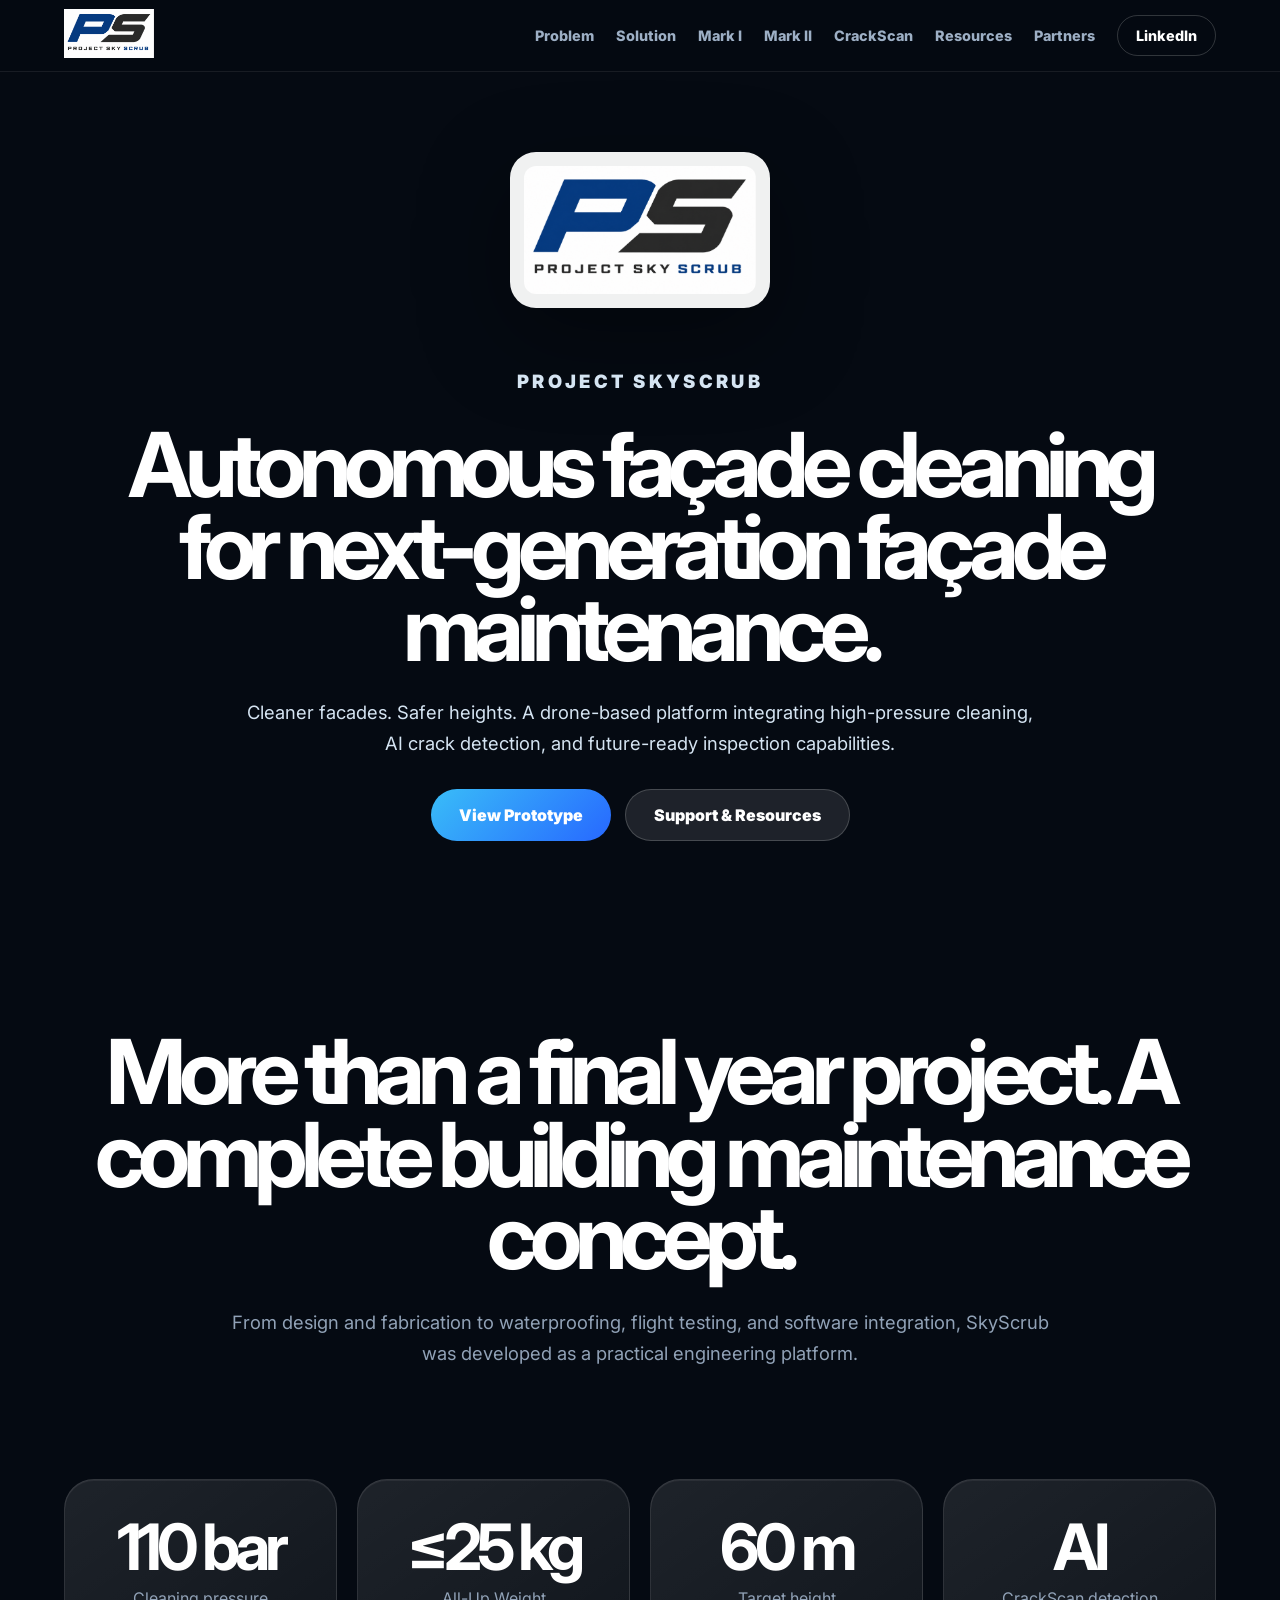
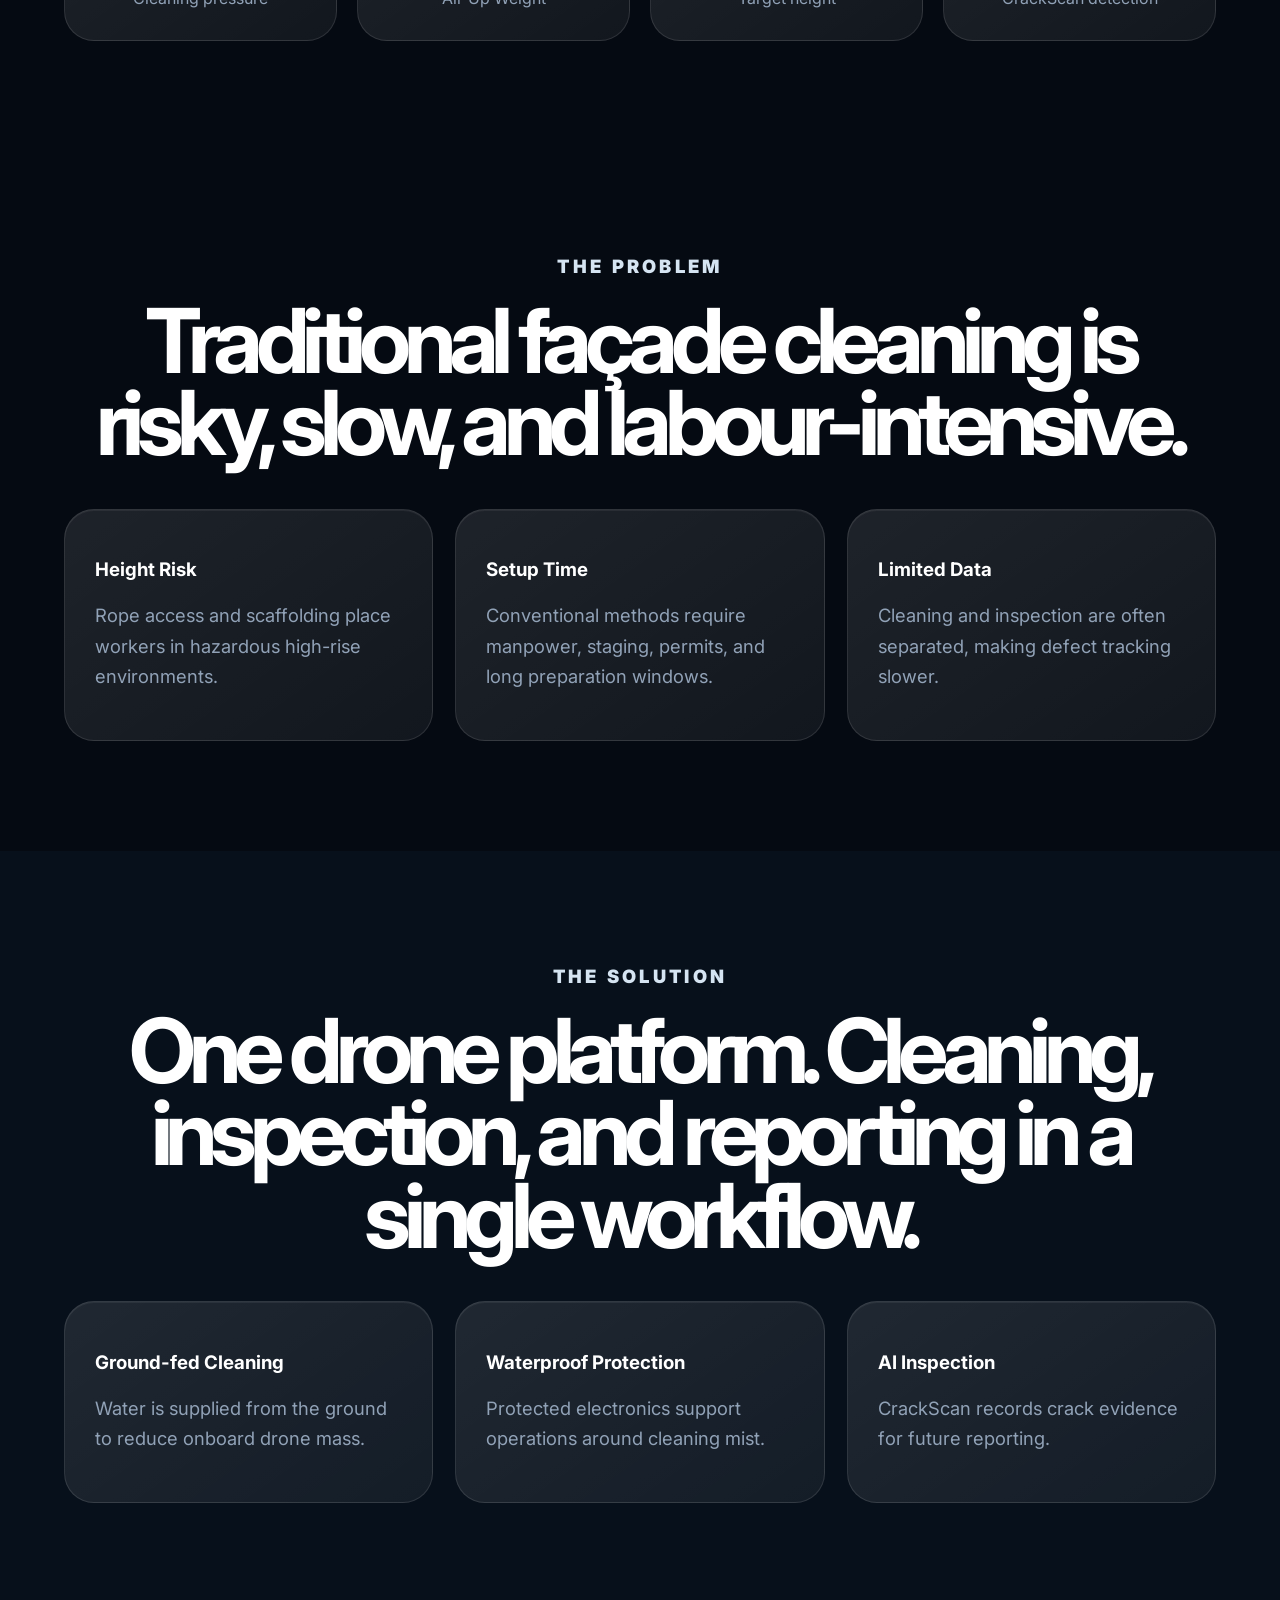
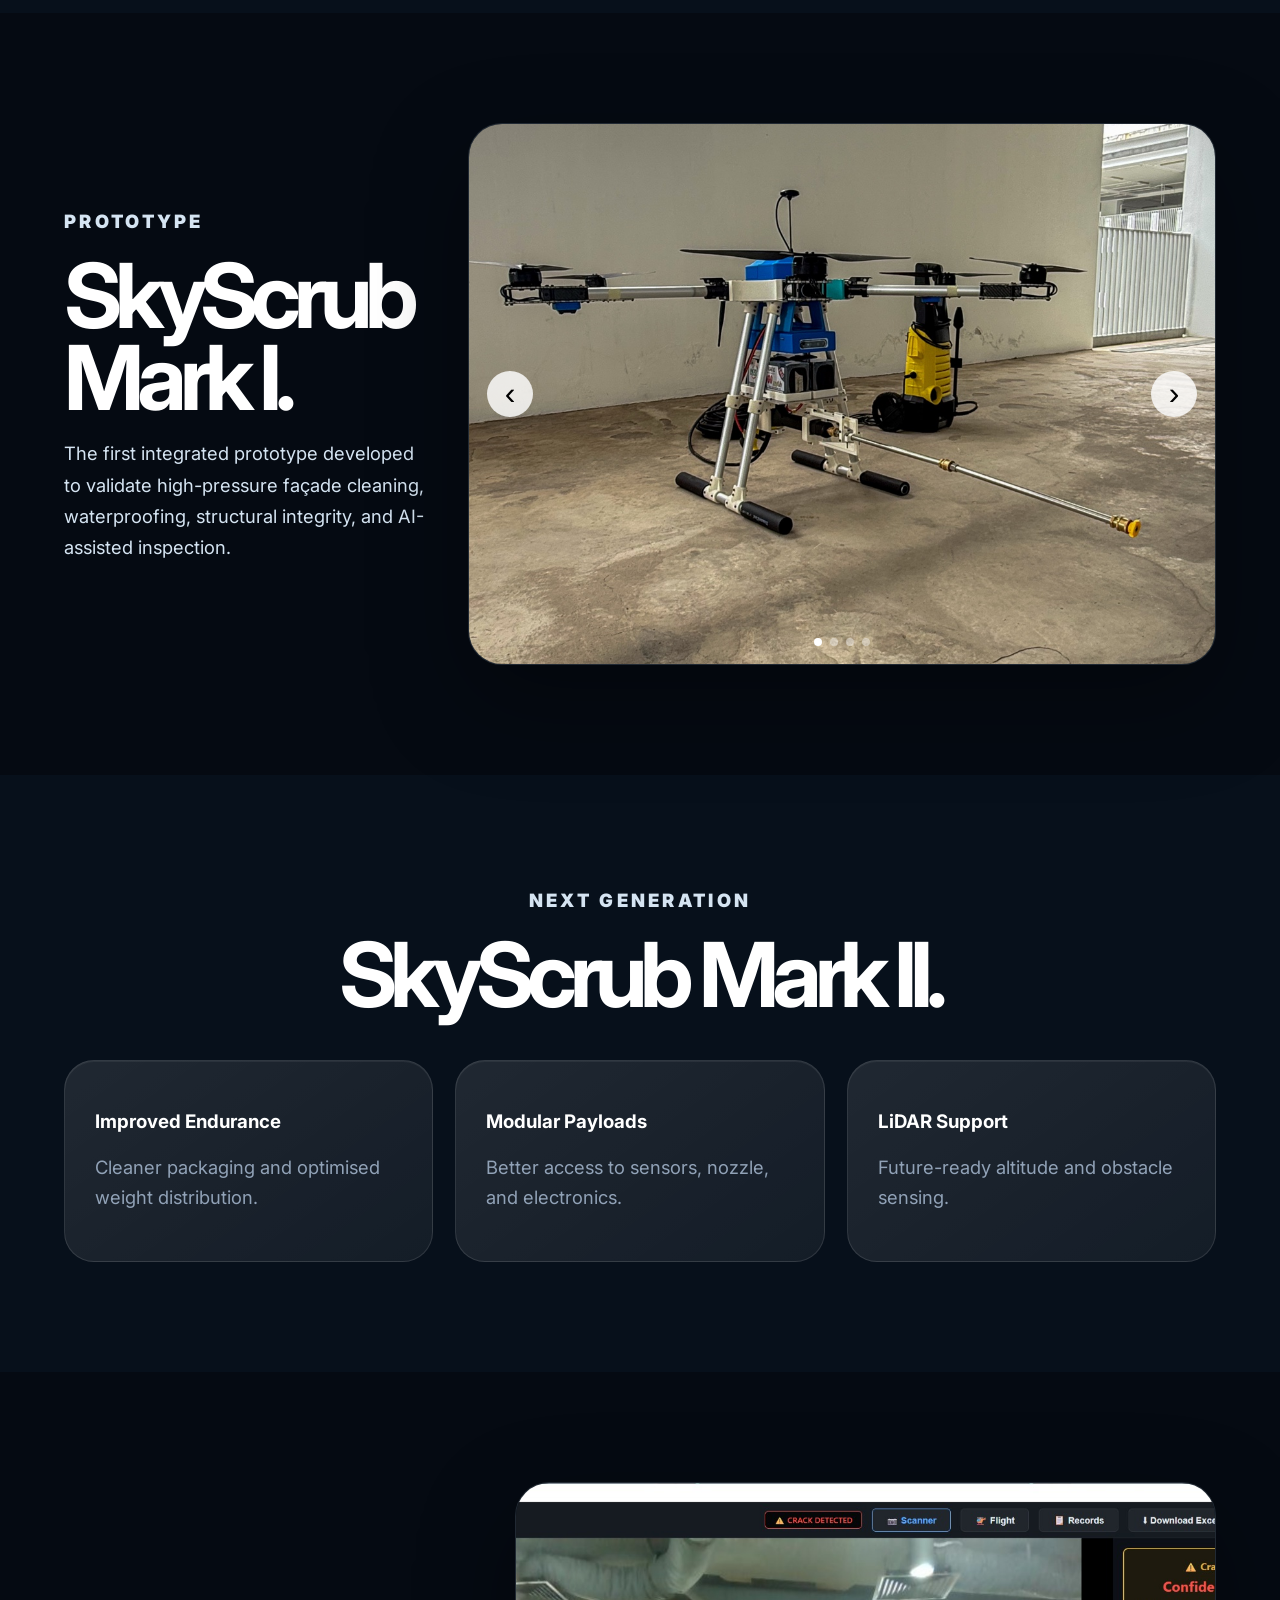
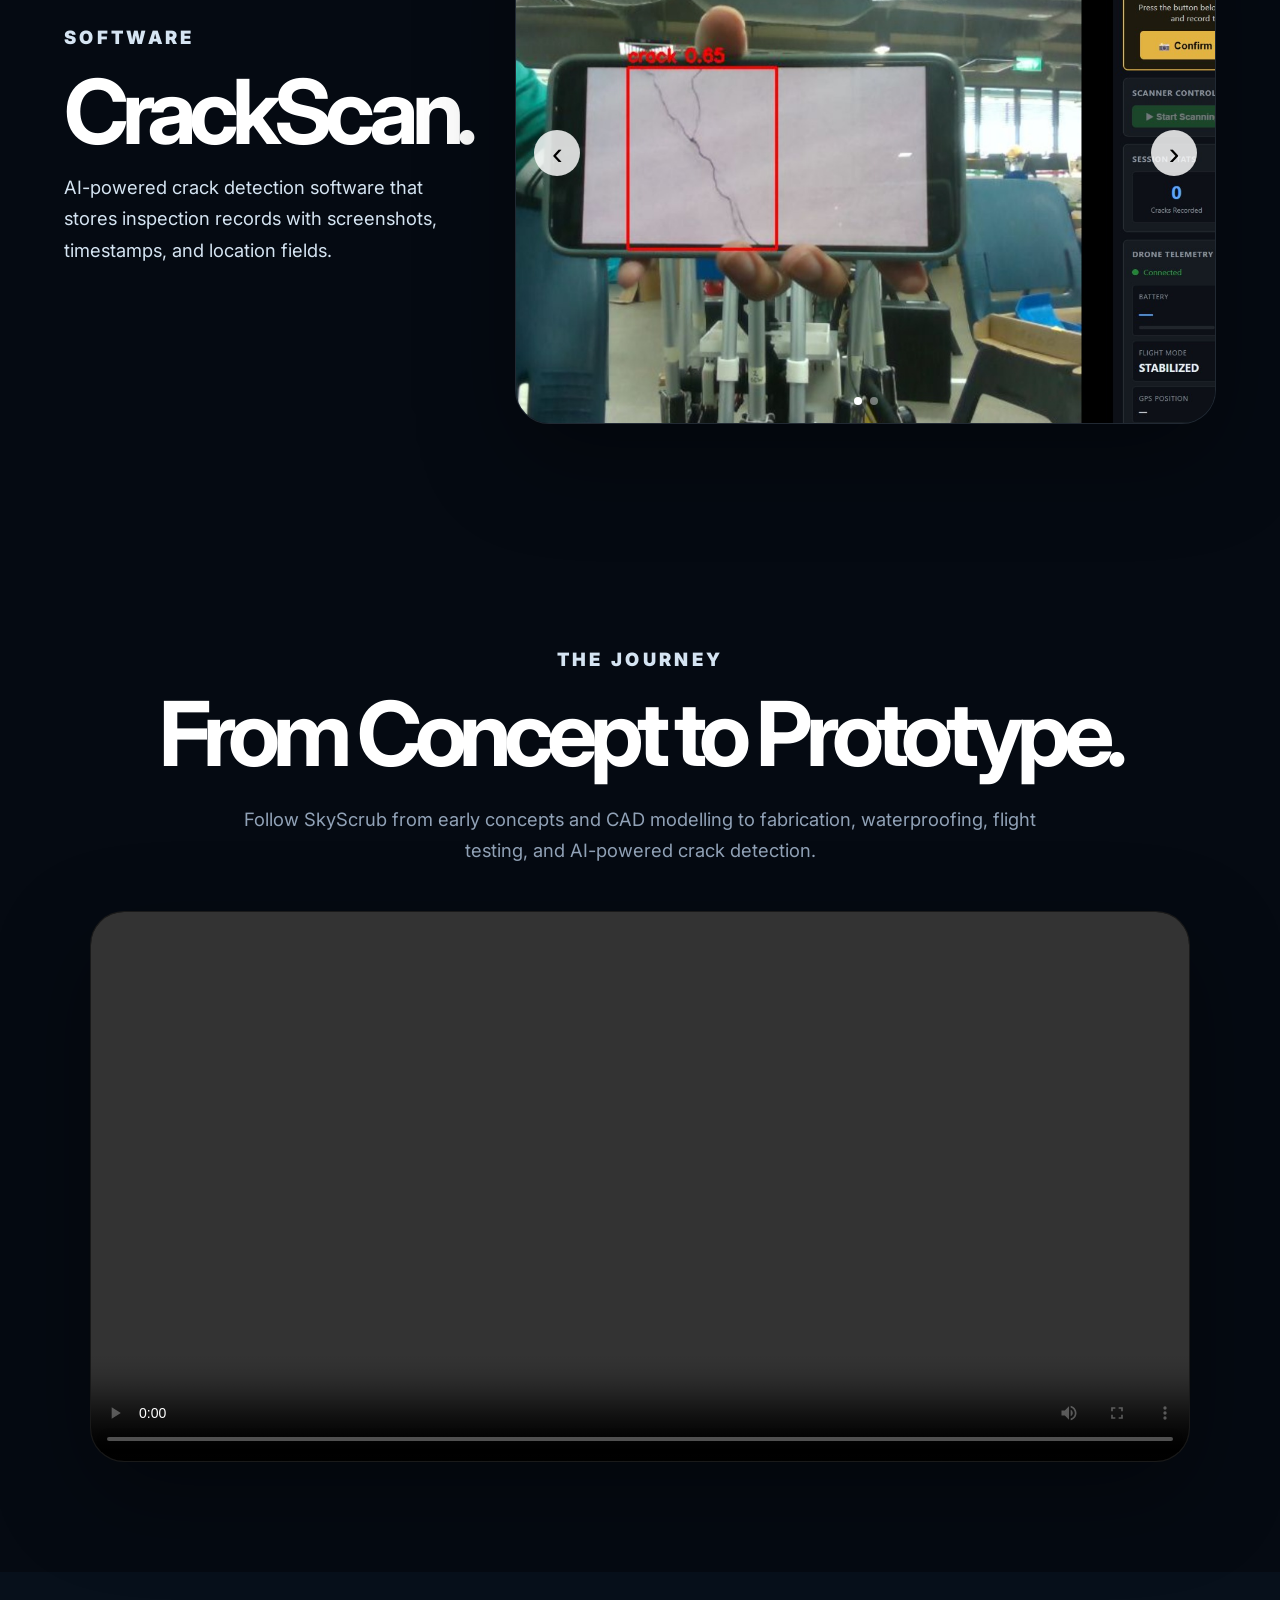
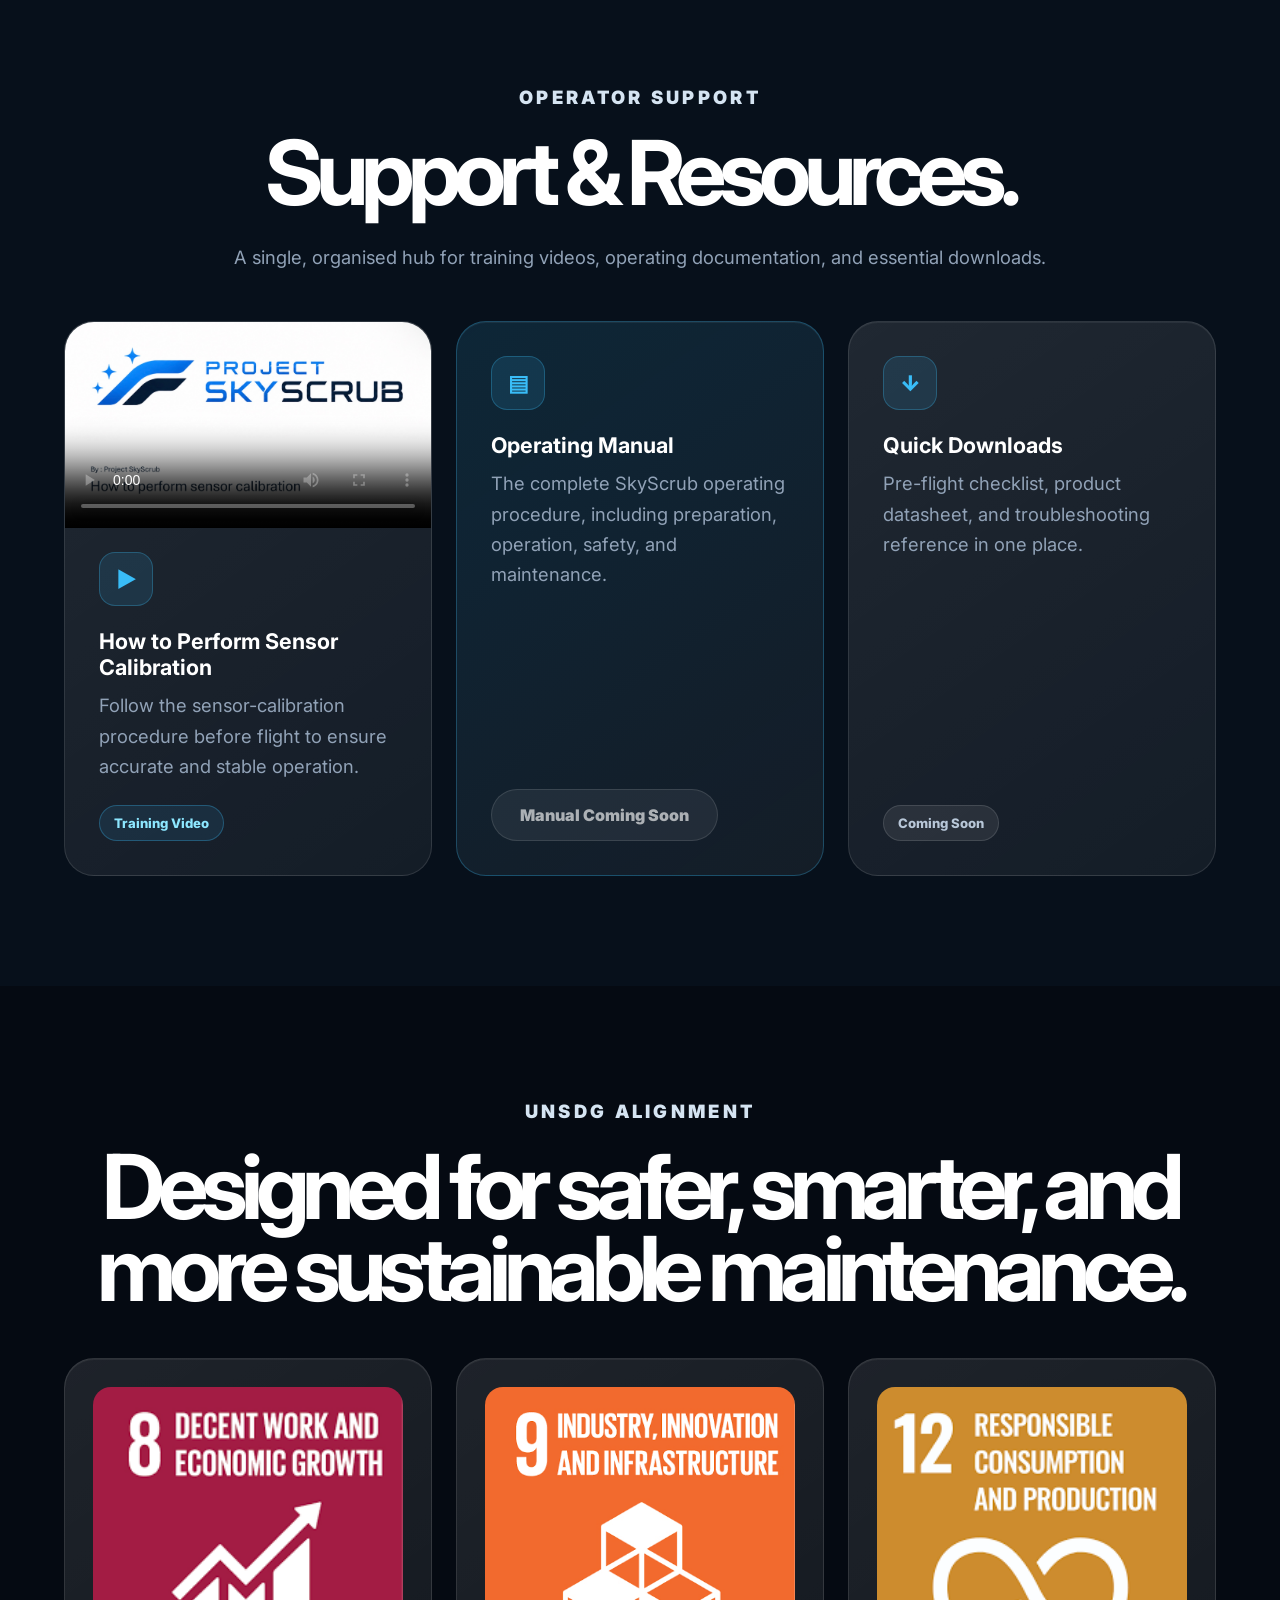
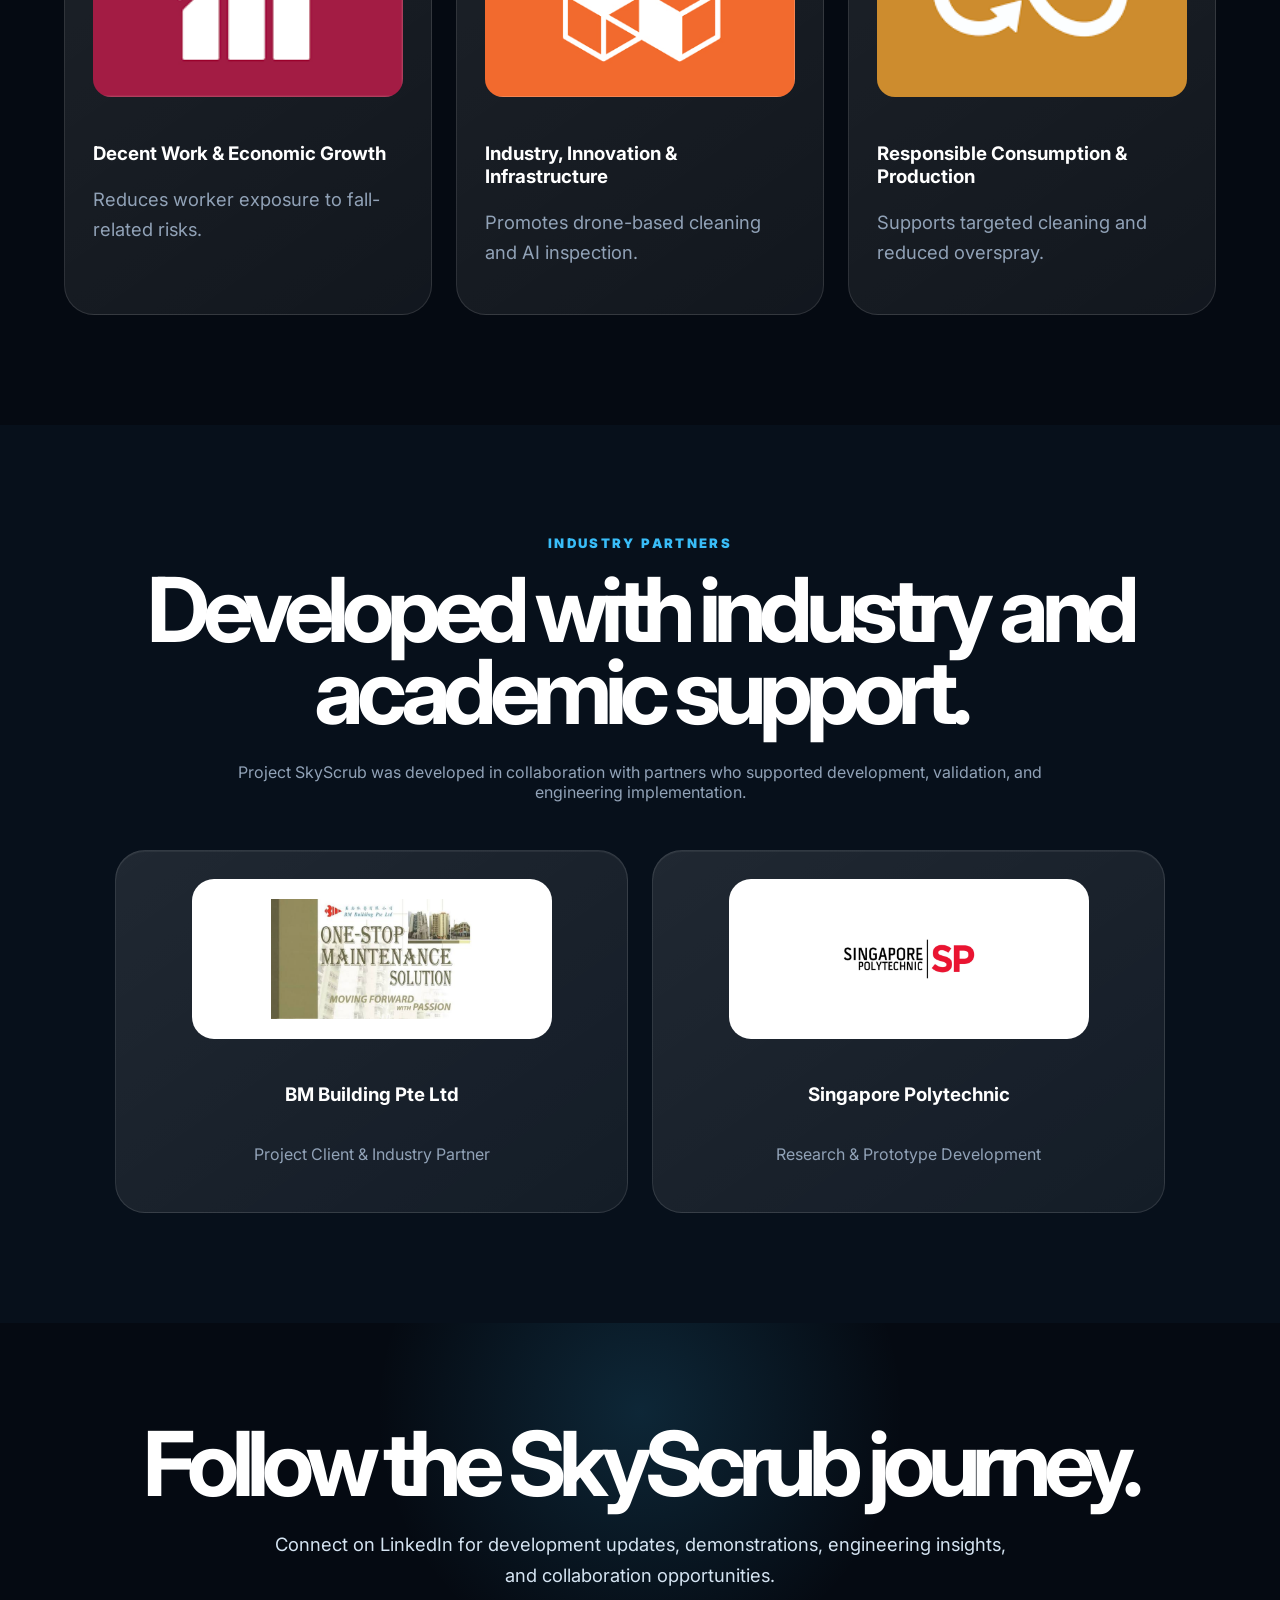
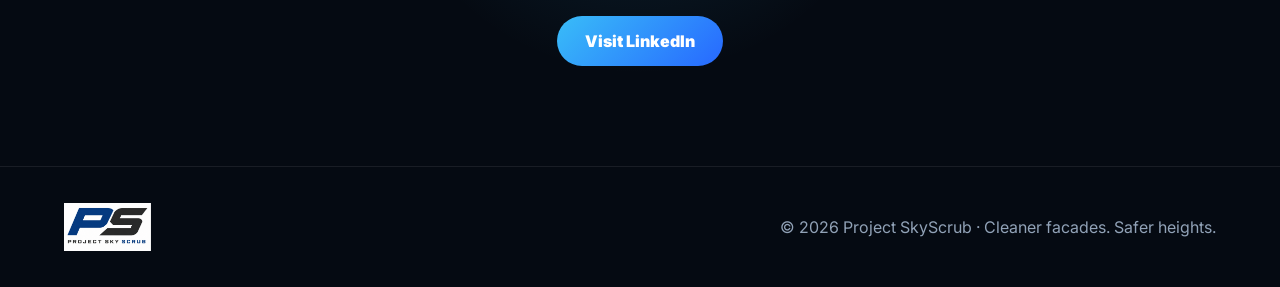
==== commit 8bb8079c: "Add sensor calibration tutorial" ====
--- a/index.html
+++ b/index.html
@@ -139,7 +139,7 @@
         Your browser does not support the video tag.
       </video>
       <span class="resource-icon">▶</span>
-      <h3>Video Tutorials</h3>
+      <h3>How to Perform Sensor Calibration</h3>
       <p>Follow the sensor-calibration procedure before flight to ensure accurate and stable operation.</p>
       <span class="status available">Training Video</span>
     </article>
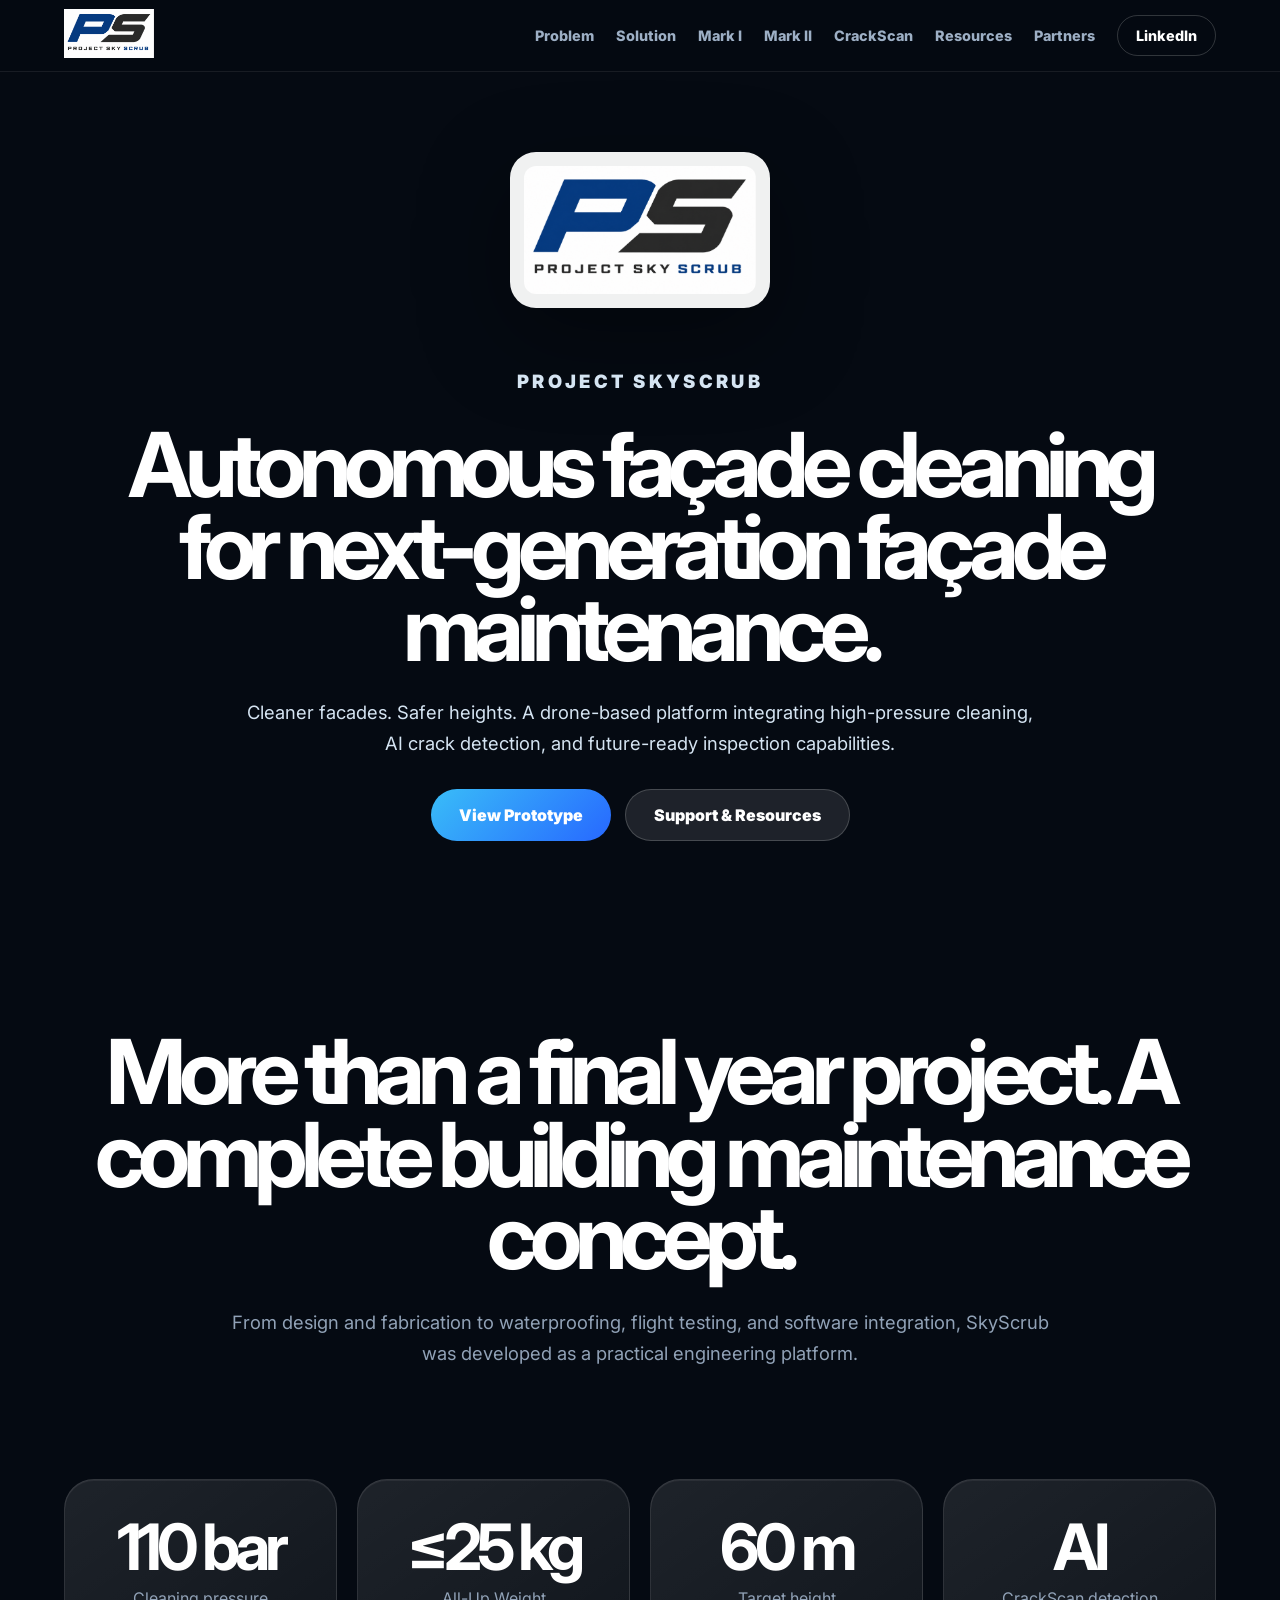
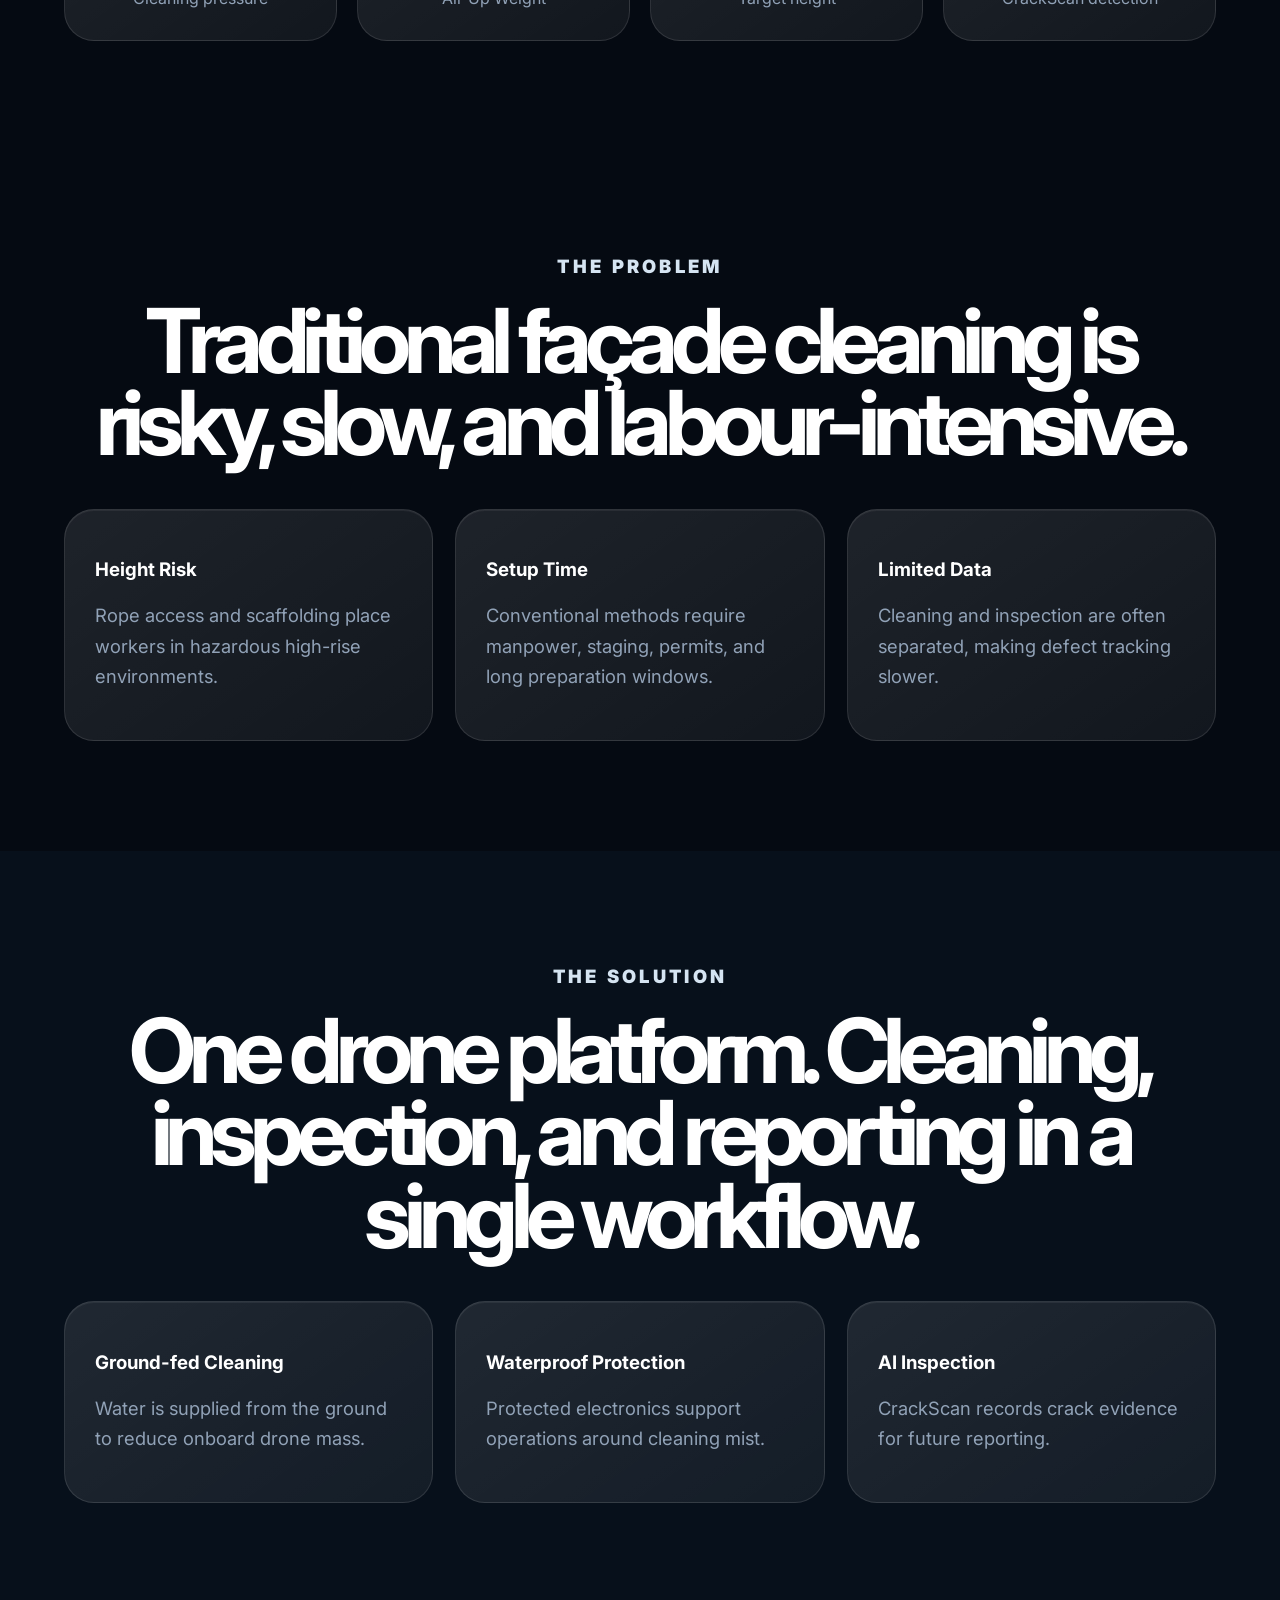
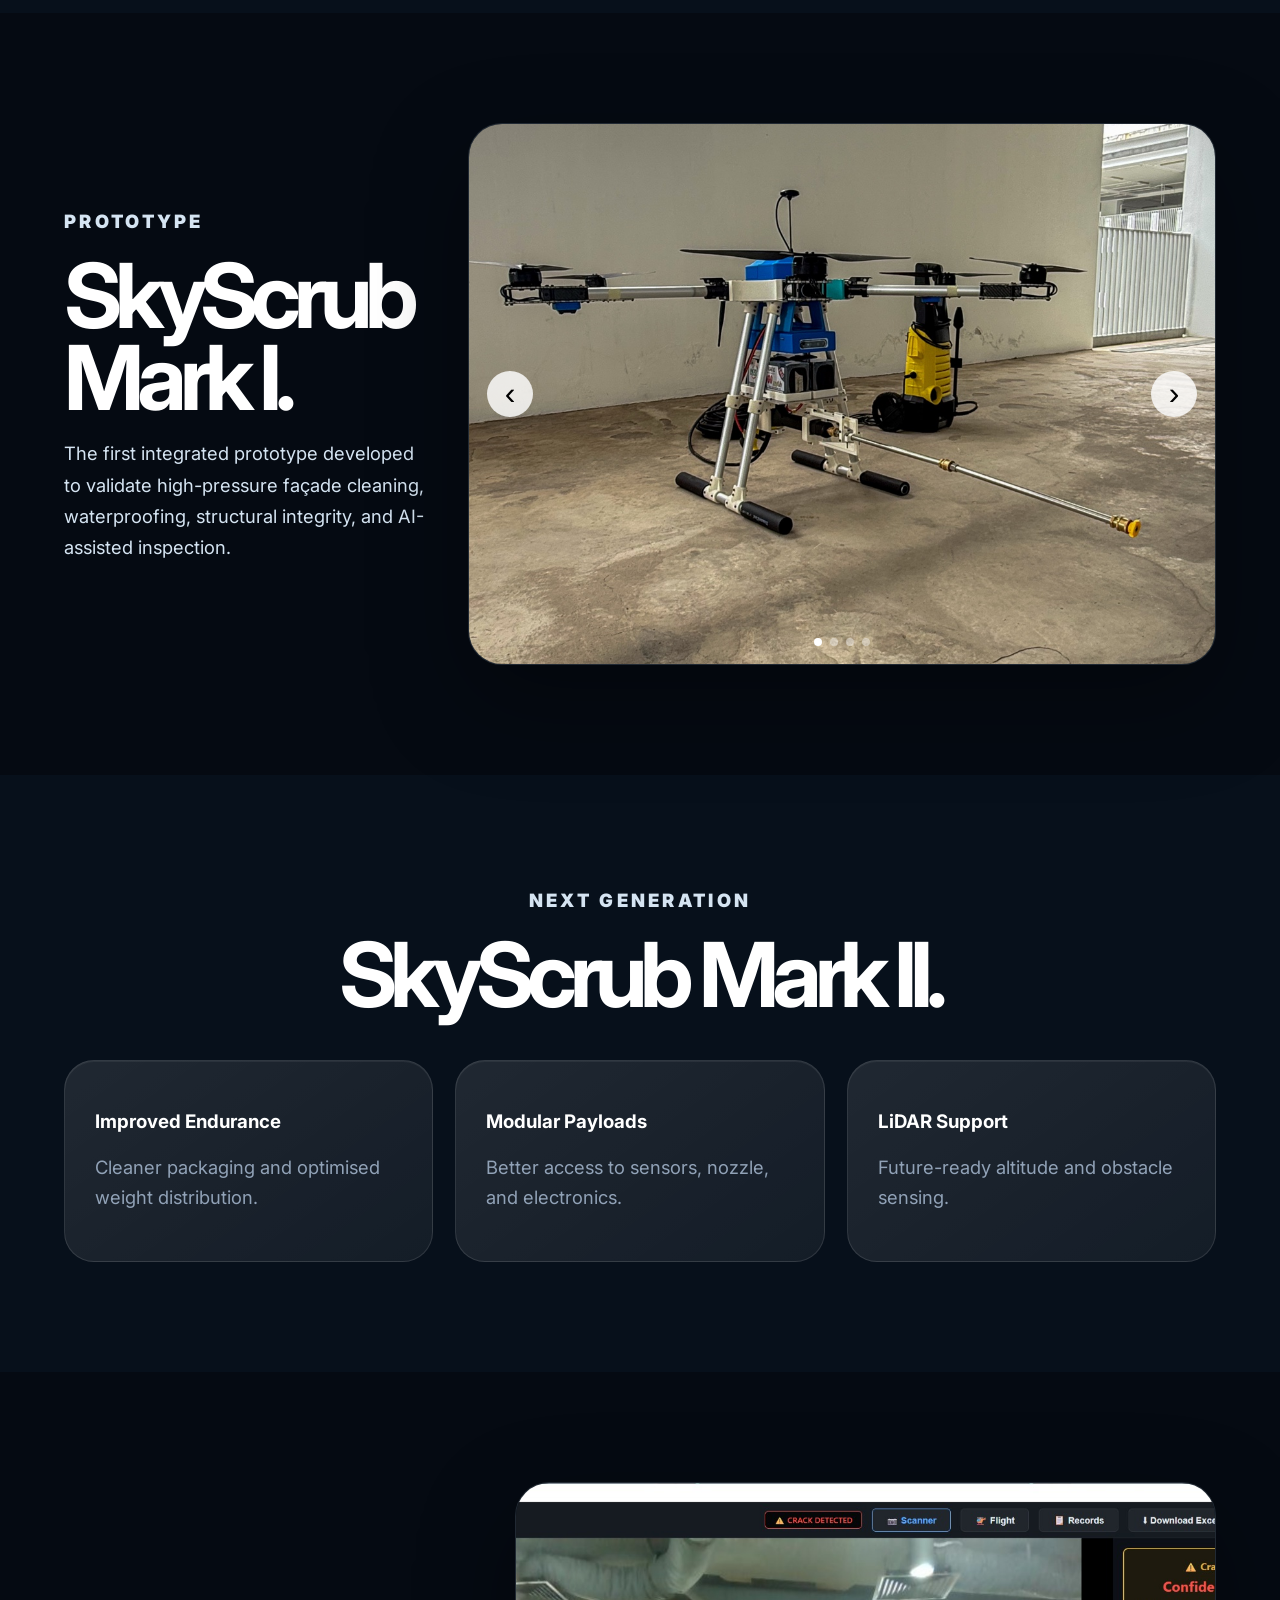
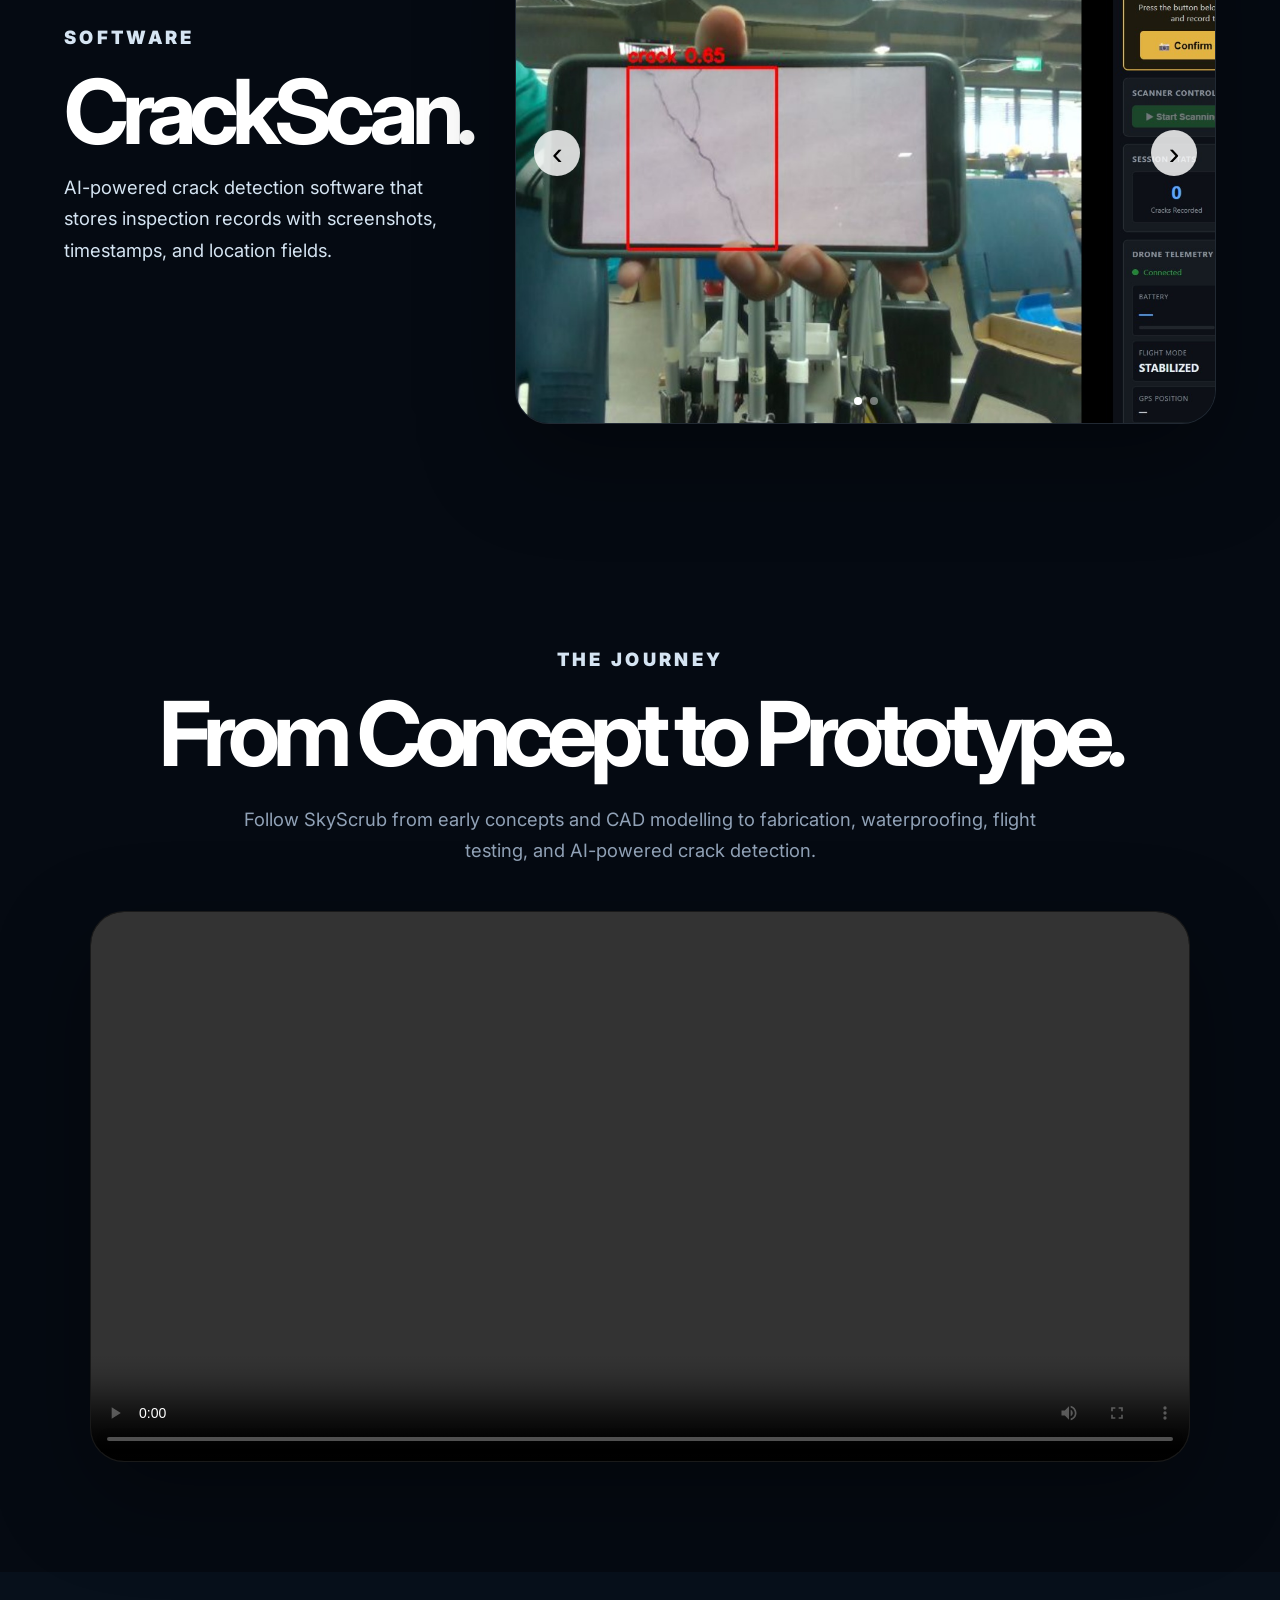
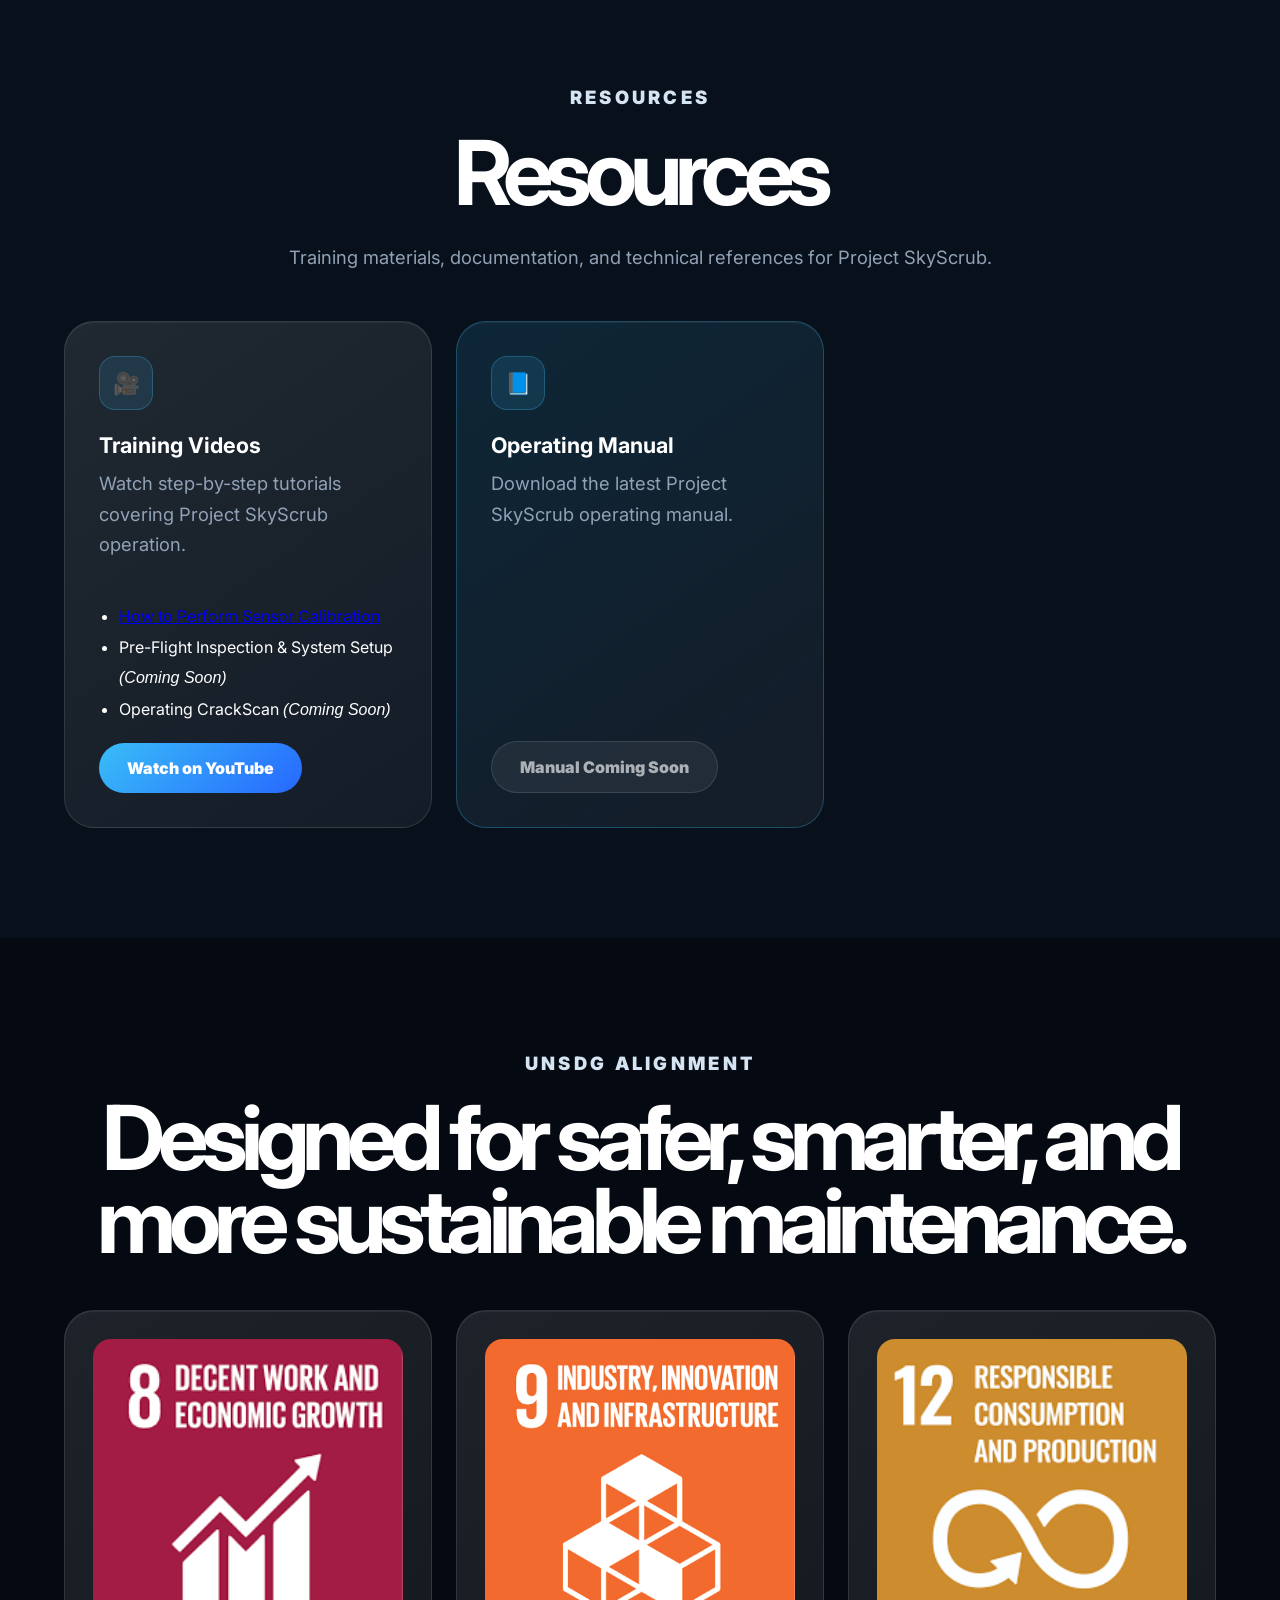
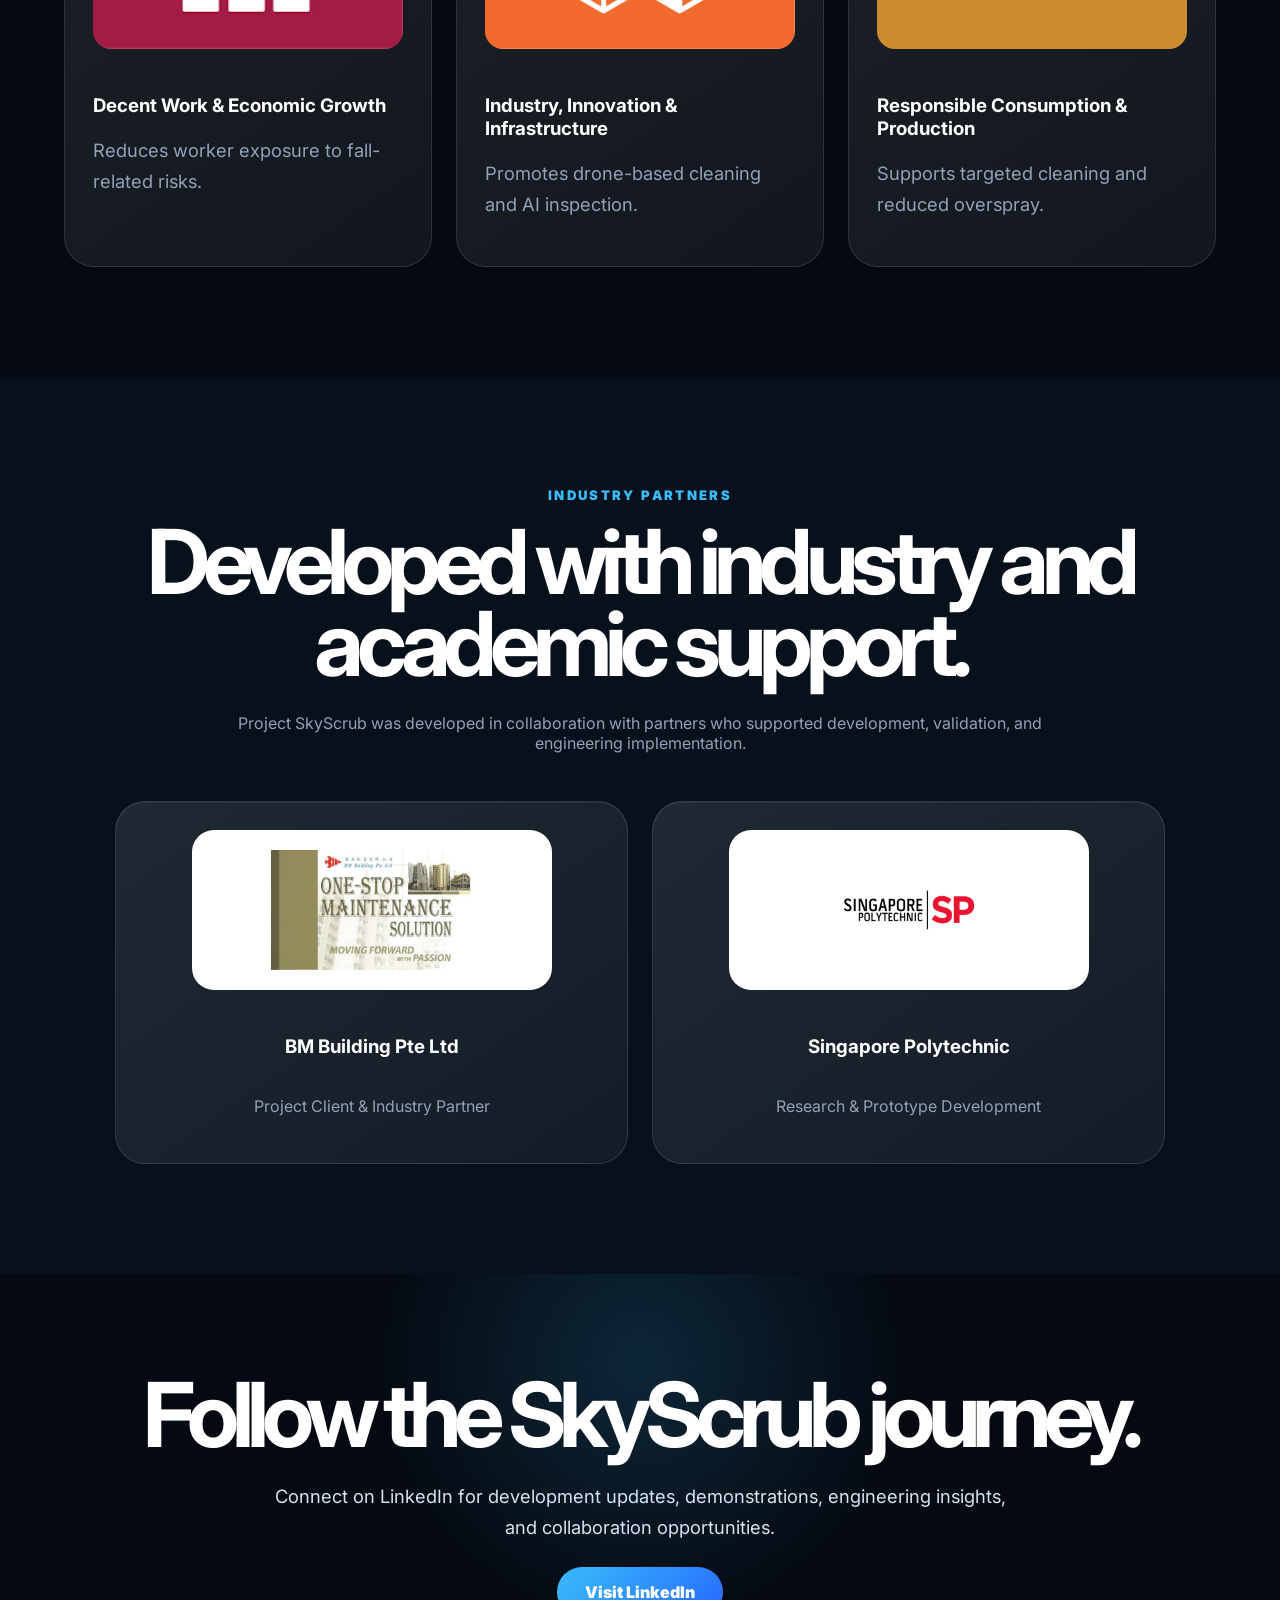
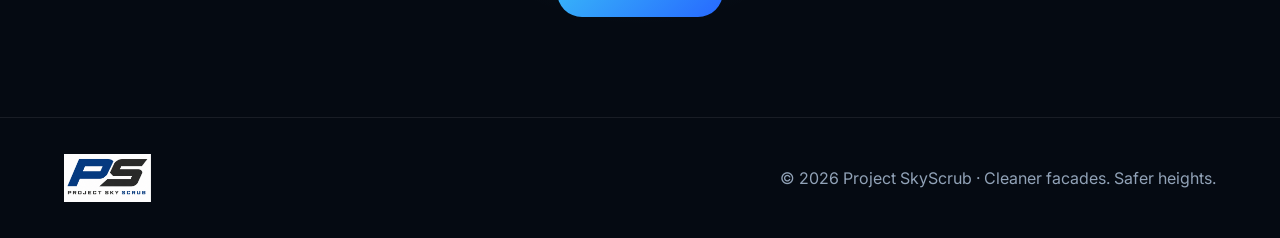
==== commit 2d4cc5a3: "Update index.html" ====
--- a/index.html
+++ b/index.html
@@ -129,31 +129,26 @@
 </section>
 
 <section class="section alt" id="resources">
-  <p class="eyebrow reveal">Operator Support</p>
-  <h2 class="reveal">Support & Resources.</h2>
-  <p class="center reveal">A single, organised hub for training videos, operating documentation, and essential downloads.</p>
+  <p class="eyebrow reveal">Resources</p>
+  <h2 class="reveal">Resources</h2>
+  <p class="center reveal">Training materials, documentation, and technical references for Project SkyScrub.</p>
   <div class="resource-grid reveal">
-    <article class="resource-card video-resource-card">
-      <video controls preload="metadata" poster="media/sensor-calibration-thumbnail.jpeg">
-        <source src="videos/sensor-calibration.mp4" type="video/mp4">
-        Your browser does not support the video tag.
-      </video>
-      <span class="resource-icon">▶</span>
-      <h3>How to Perform Sensor Calibration</h3>
-      <p>Follow the sensor-calibration procedure before flight to ensure accurate and stable operation.</p>
-      <span class="status available">Training Video</span>
+    <article class="resource-card">
+      <span class="resource-icon">🎥</span>
+      <h3>Training Videos</h3>
+      <p>Watch step-by-step tutorials covering Project SkyScrub operation.</p>
+      <ul style="text-align:left;line-height:1.9;margin:18px 0;padding-left:20px;">
+        <li><a href="https://www.youtube.com/watch?v=Jl0s6fsMMXo" target="_blank" rel="noopener noreferrer">How to Perform Sensor Calibration</a></li>
+        <li>Pre-Flight Inspection &amp; System Setup <em>(Coming Soon)</em></li>
+        <li>Operating CrackScan <em>(Coming Soon)</em></li>
+      </ul>
+      <a class="btn primary" href="https://www.youtube.com/watch?v=Jl0s6fsMMXo" target="_blank" rel="noopener noreferrer">Watch on YouTube</a>
     </article>
     <article class="resource-card featured-resource">
-      <span class="resource-icon">▤</span>
+      <span class="resource-icon">📘</span>
       <h3>Operating Manual</h3>
-      <p>The complete SkyScrub operating procedure, including preparation, operation, safety, and maintenance.</p>
+      <p>Download the latest Project SkyScrub operating manual.</p>
       <a class="btn secondary disabled-link" href="#" aria-disabled="true">Manual Coming Soon</a>
-    </article>
-    <article class="resource-card">
-      <span class="resource-icon">↓</span>
-      <h3>Quick Downloads</h3>
-      <p>Pre-flight checklist, product datasheet, and troubleshooting reference in one place.</p>
-      <span class="status">Coming Soon</span>
     </article>
   </div>
 </section>
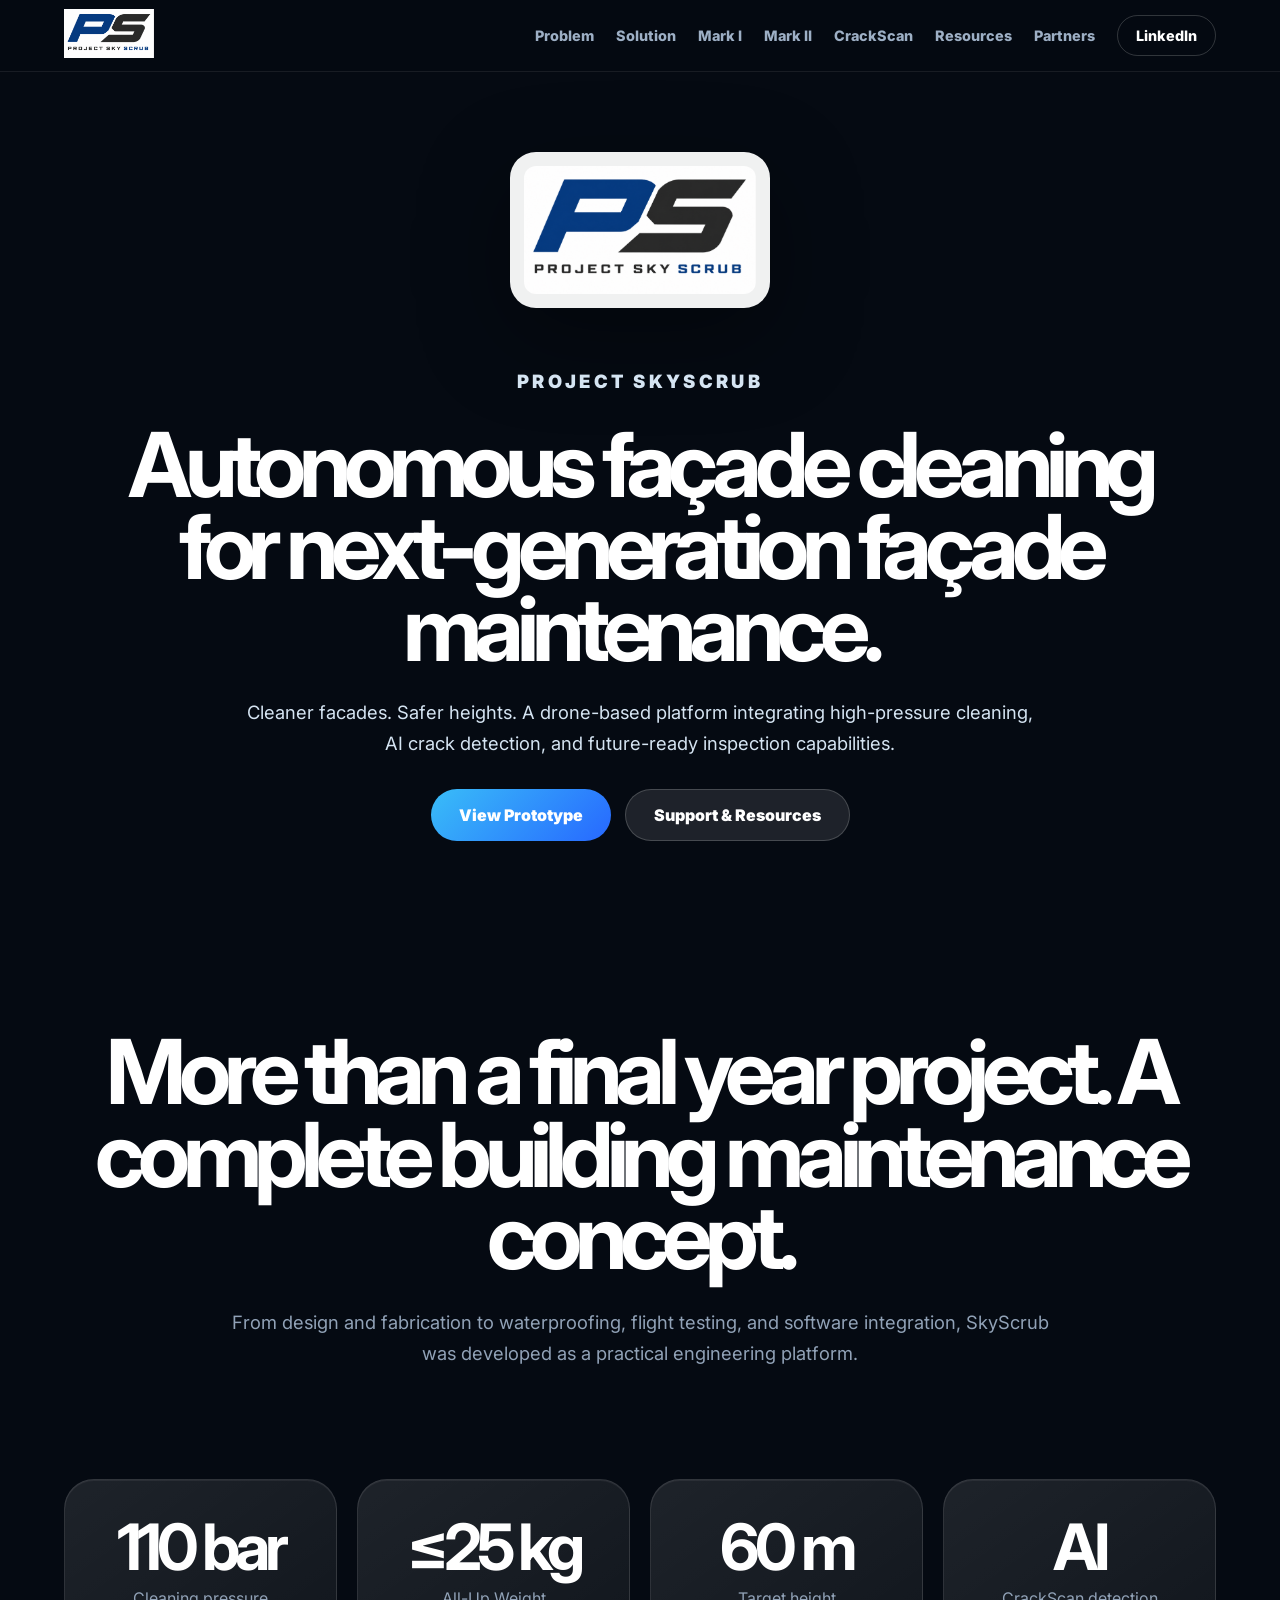
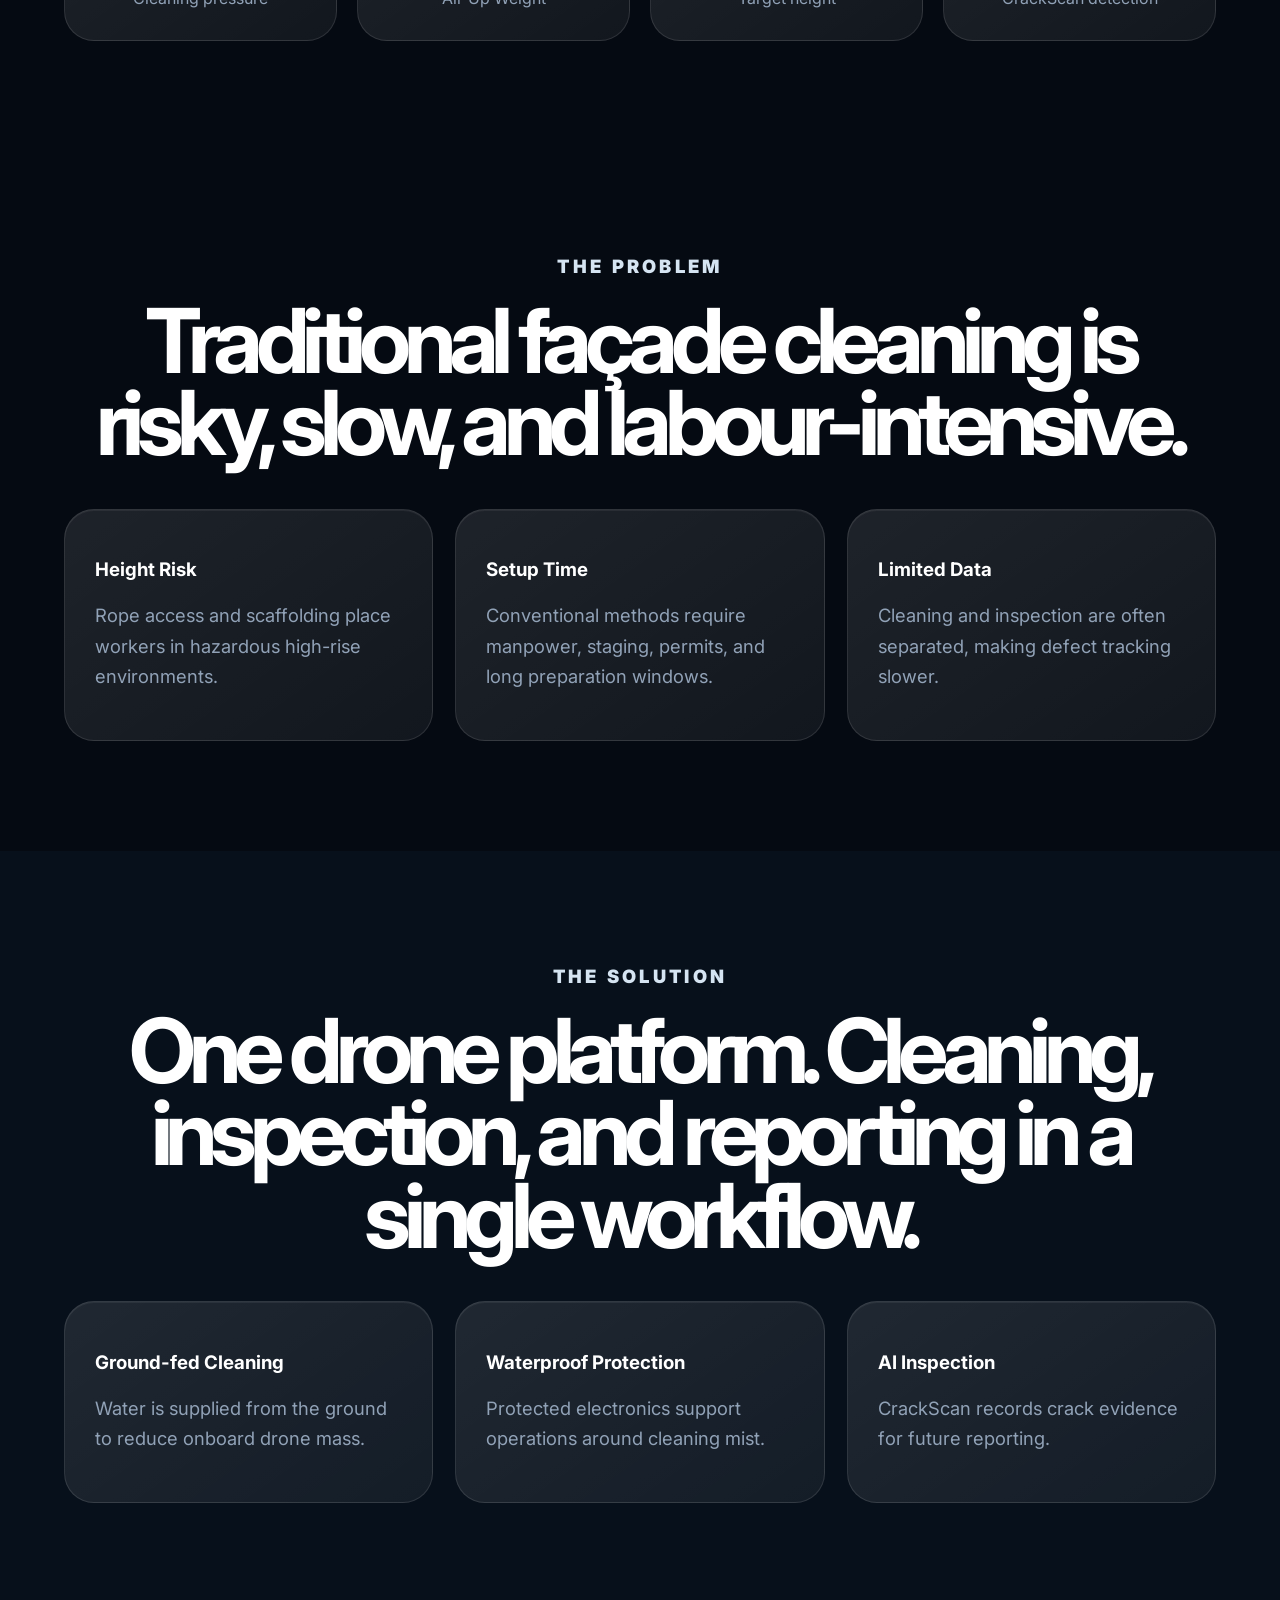
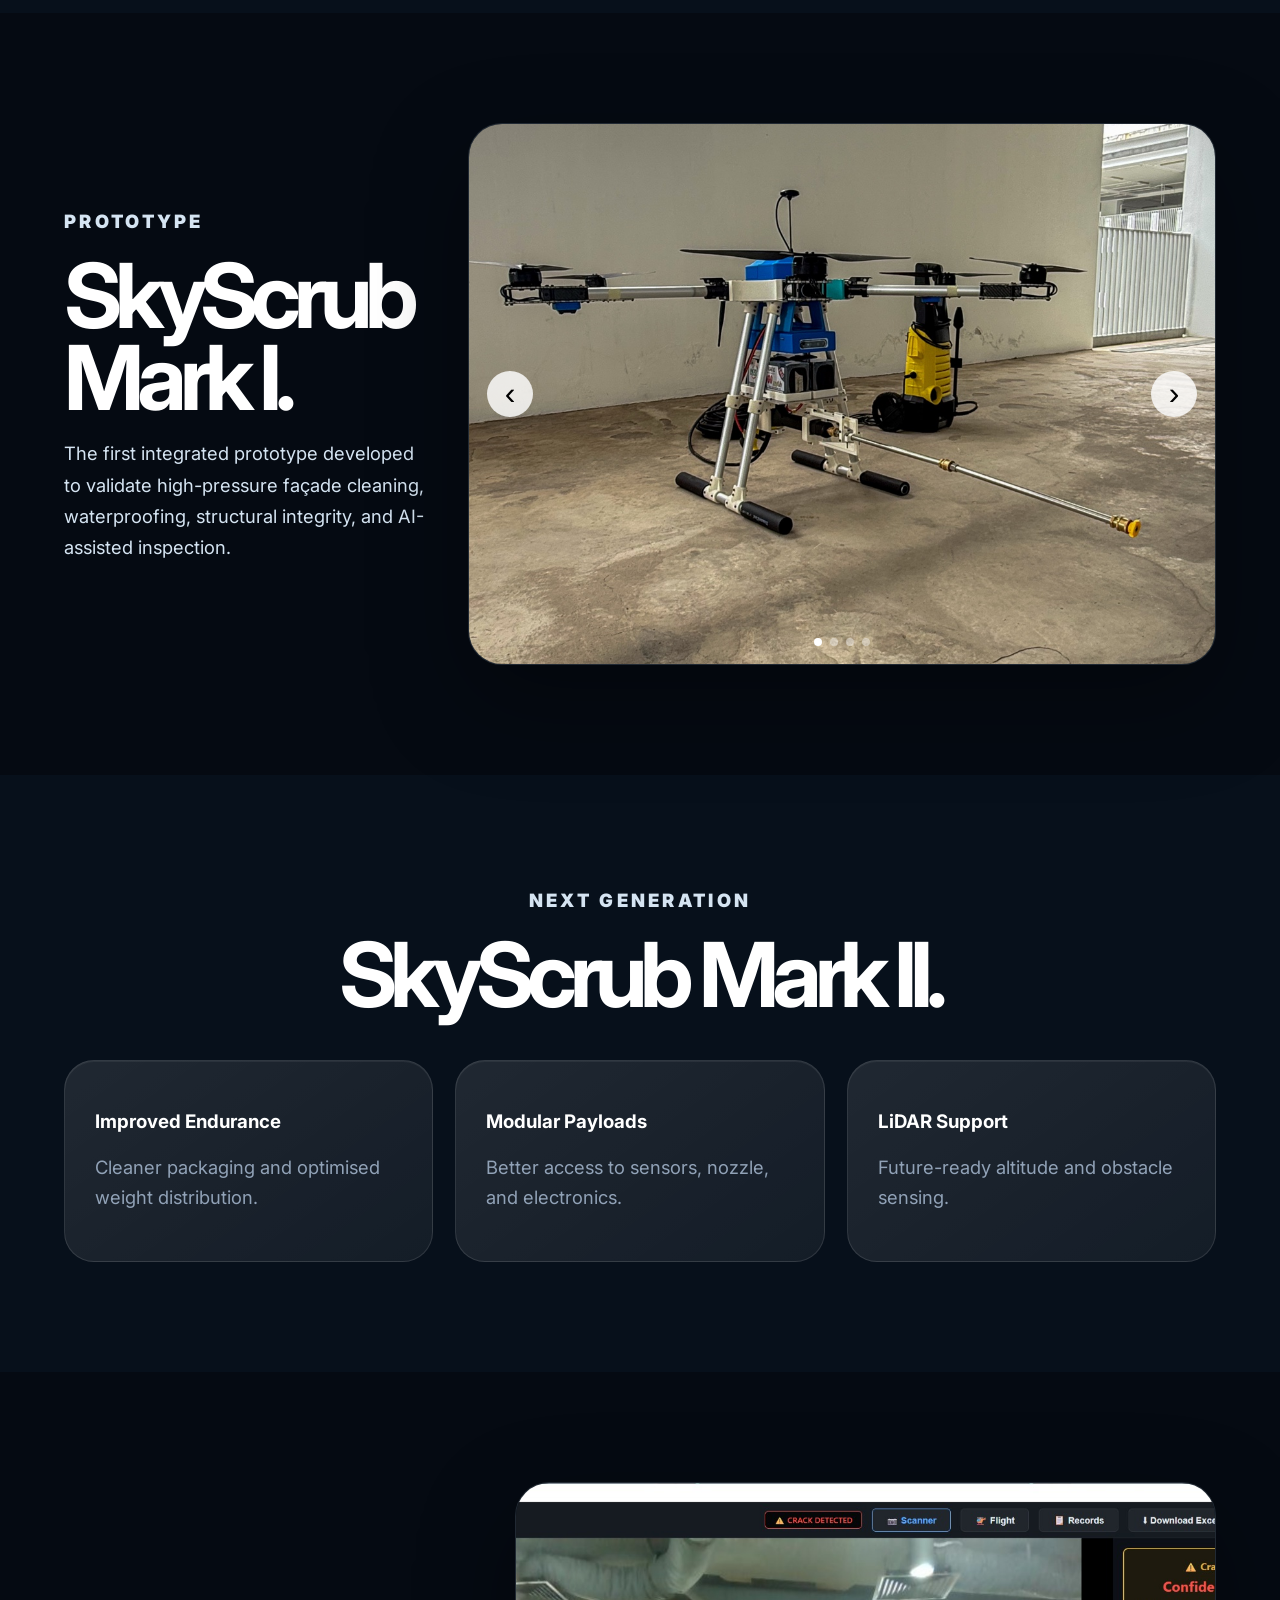
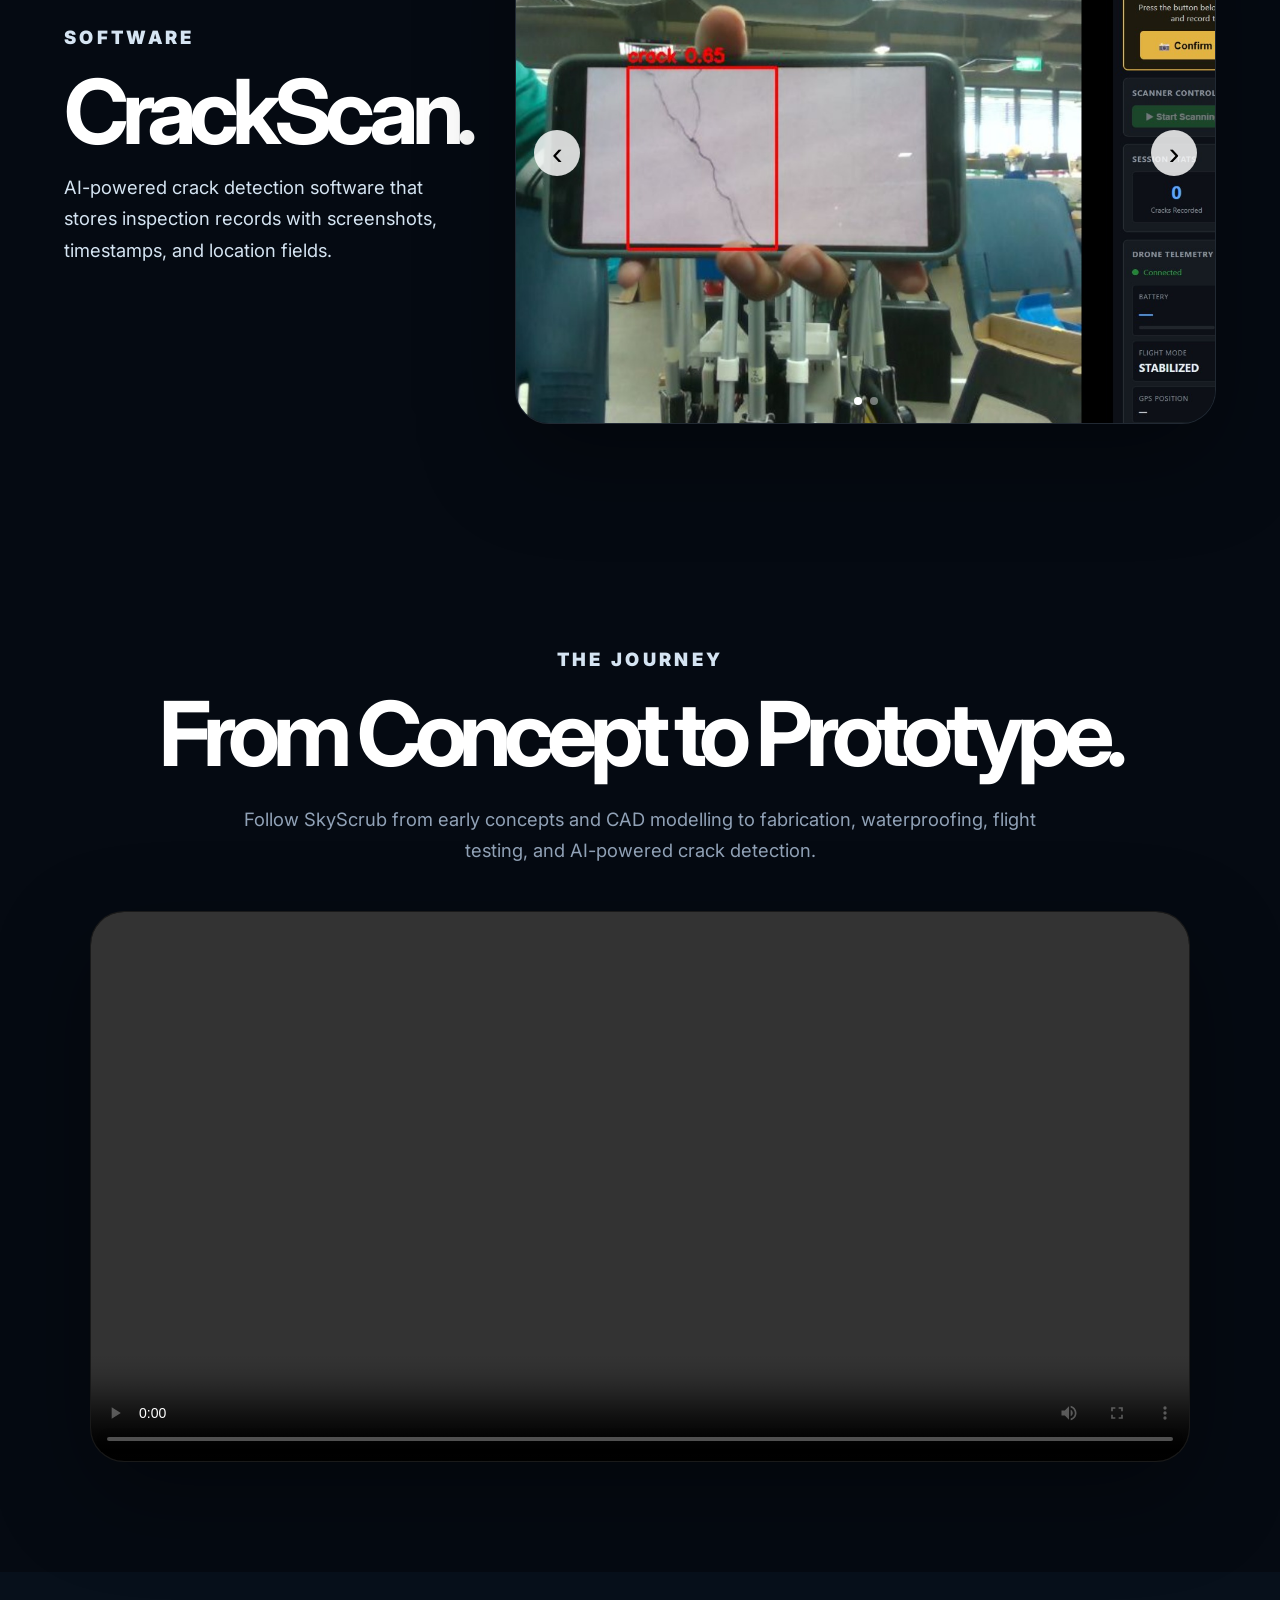
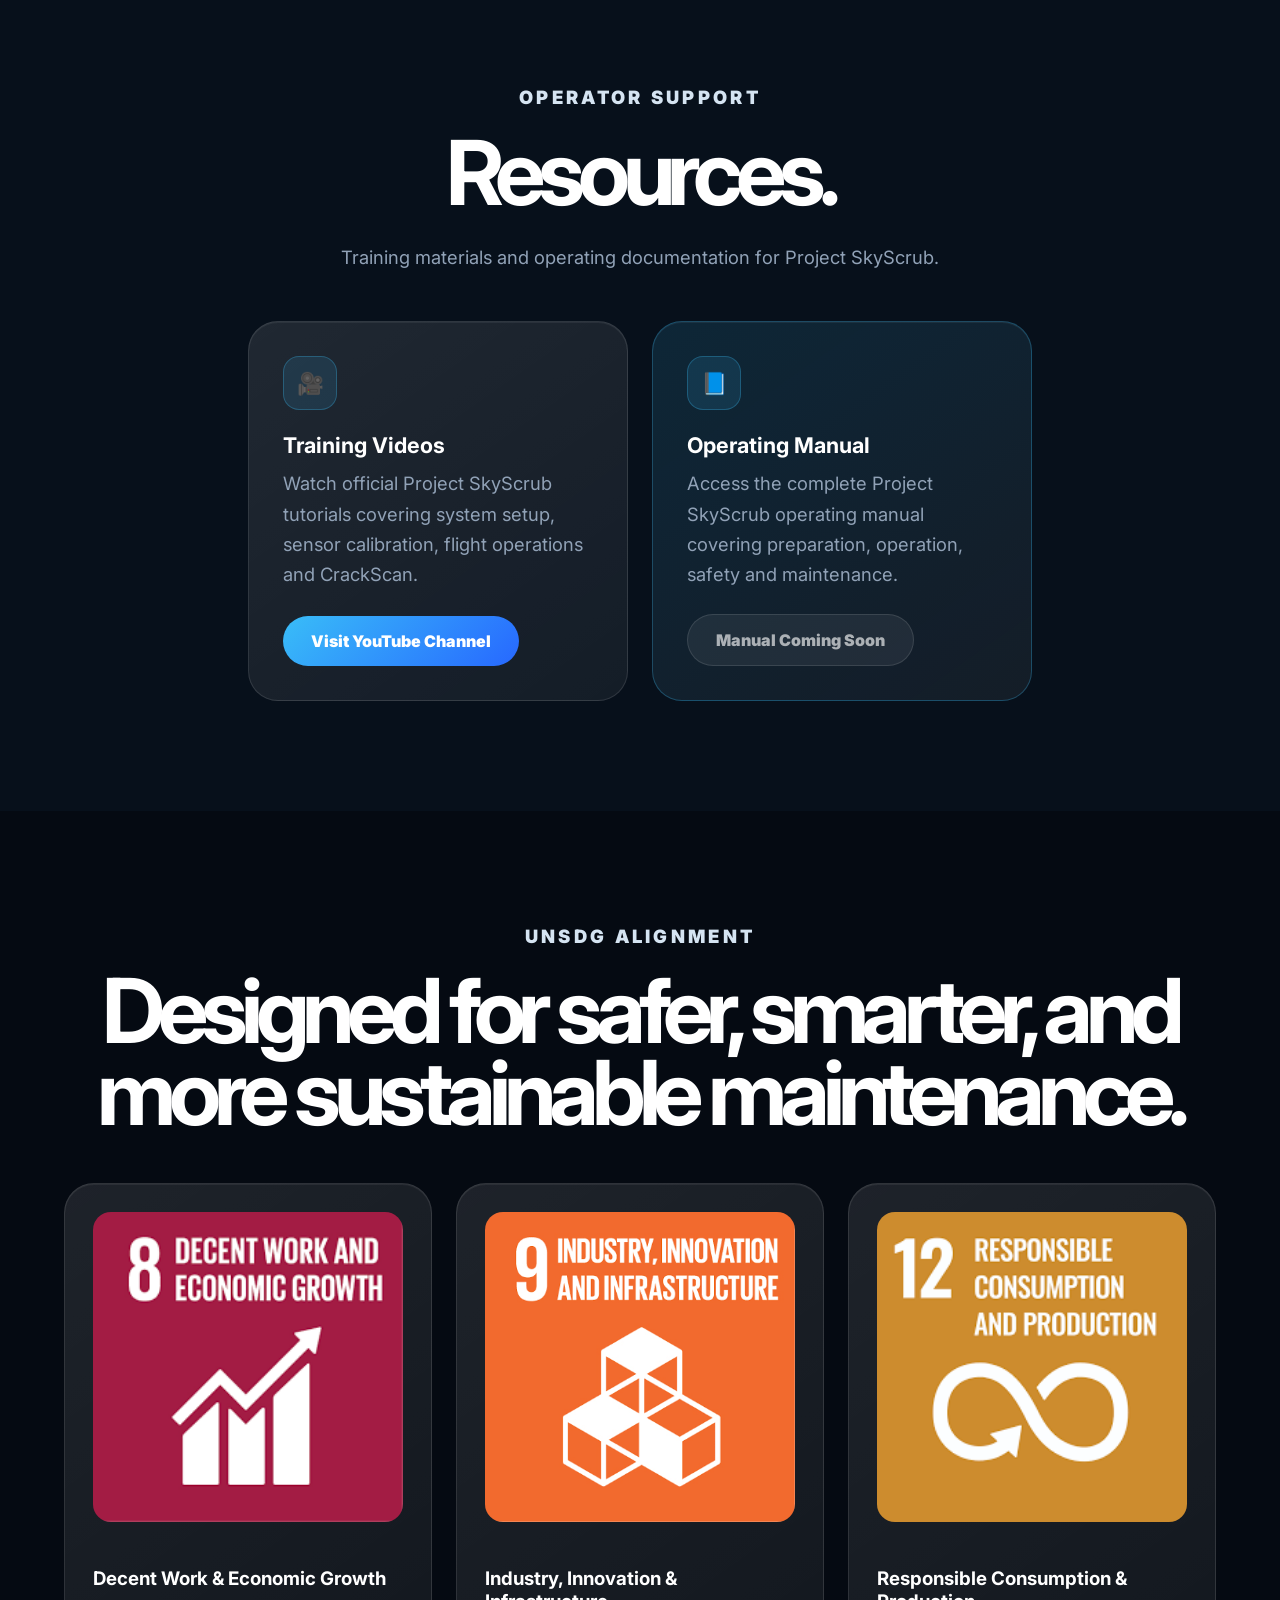
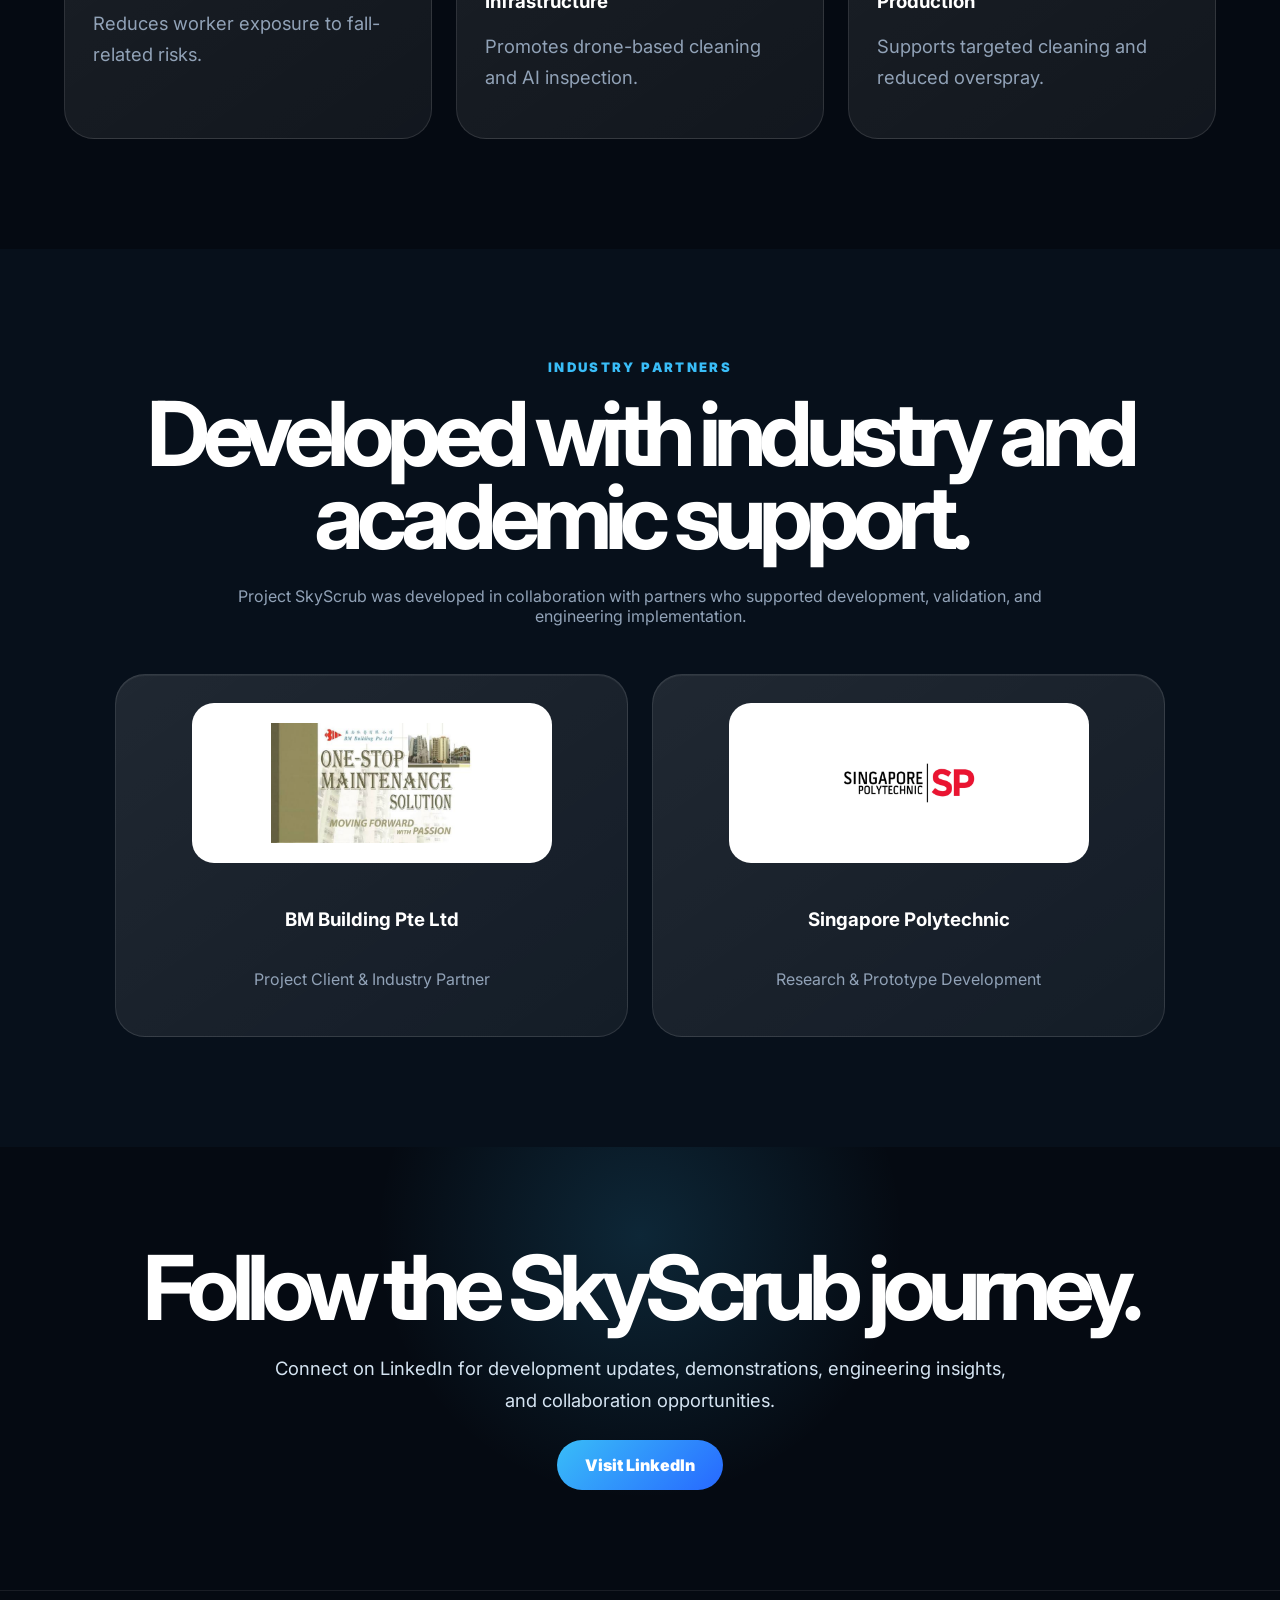
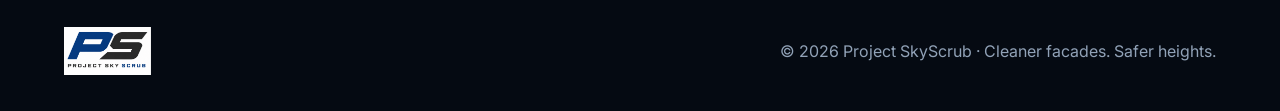
==== commit d0170b96: "yes" ====
--- a/index.html
+++ b/index.html
@@ -129,25 +129,27 @@
 </section>
 
 <section class="section alt" id="resources">
-  <p class="eyebrow reveal">Resources</p>
-  <h2 class="reveal">Resources</h2>
-  <p class="center reveal">Training materials, documentation, and technical references for Project SkyScrub.</p>
+  <p class="eyebrow reveal">Operator Support</p>
+  <h2 class="reveal">Resources.</h2>
+  <p class="center reveal">Training materials and operating documentation for Project SkyScrub.</p>
+
   <div class="resource-grid reveal">
     <article class="resource-card">
       <span class="resource-icon">🎥</span>
       <h3>Training Videos</h3>
-      <p>Watch step-by-step tutorials covering Project SkyScrub operation.</p>
-      <ul style="text-align:left;line-height:1.9;margin:18px 0;padding-left:20px;">
-        <li><a href="https://www.youtube.com/watch?v=Jl0s6fsMMXo" target="_blank" rel="noopener noreferrer">How to Perform Sensor Calibration</a></li>
-        <li>Pre-Flight Inspection &amp; System Setup <em>(Coming Soon)</em></li>
-        <li>Operating CrackScan <em>(Coming Soon)</em></li>
-      </ul>
-      <a class="btn primary" href="https://www.youtube.com/watch?v=Jl0s6fsMMXo" target="_blank" rel="noopener noreferrer">Watch on YouTube</a>
+      <p>Watch official Project SkyScrub tutorials covering system setup, sensor calibration, flight operations and CrackScan.</p>
+      <a class="btn primary"
+         href="https://www.youtube.com/channel/UConoDdDTVMzLwJldHQnVVqw"
+         target="_blank"
+         rel="noopener noreferrer">
+         Visit YouTube Channel
+      </a>
     </article>
+
     <article class="resource-card featured-resource">
       <span class="resource-icon">📘</span>
       <h3>Operating Manual</h3>
-      <p>Download the latest Project SkyScrub operating manual.</p>
+      <p>Access the complete Project SkyScrub operating manual covering preparation, operation, safety and maintenance.</p>
       <a class="btn secondary disabled-link" href="#" aria-disabled="true">Manual Coming Soon</a>
     </article>
   </div>
--- a/style.css
+++ b/style.css
@@ -2,3 +2,9 @@
 *{box-sizing:border-box}html{scroll-behavior:smooth}body{margin:0;background:#050a12;color:#fff;font-family:Inter,-apple-system,BlinkMacSystemFont,"Segoe UI",Arial,sans-serif;overflow-x:hidden}.nav{min-height:72px;padding:0 5%;display:flex;justify-content:space-between;align-items:center;position:sticky;top:0;z-index:99;background:rgba(5,10,18,.82);backdrop-filter:blur(20px);border-bottom:1px solid rgba(255,255,255,.08)}.brand img{height:50px;max-width:220px;object-fit:contain}.links{display:flex;gap:22px;align-items:center}.links a{color:#9dafc5;text-decoration:none;font-weight:800;font-size:.9rem;white-space:nowrap}.links a:hover{color:#fff}.pill{border:1px solid rgba(255,255,255,.18);padding:11px 18px;border-radius:999px;color:#fff!important}.hero{min-height:calc(100vh - 72px);position:relative;display:grid;place-items:center;text-align:center;overflow:hidden;padding:80px 5%}.hero-video{position:absolute;inset:0;width:100%;height:100%;object-fit:cover;z-index:0}.shade{position:absolute;inset:0;background:linear-gradient(180deg,rgba(5,10,18,.45),rgba(5,10,18,.74) 55%,#050a12);z-index:1}.hero-content{position:relative;z-index:2;max-width:1120px}.hero-logo{width:min(260px,55vw);background:rgba(255,255,255,.94);padding:14px;border-radius:26px;margin-bottom:28px;box-shadow:0 28px 90px rgba(0,0,0,.38)}.eyebrow{color:#39bdf8;text-transform:uppercase;letter-spacing:.18em;font-size:.82rem;font-weight:900;margin:0 0 18px}h1,h2{font-size:clamp(3rem,7vw,7rem);line-height:.92;letter-spacing:-.08em;margin:0}.hero p,.intro p,.section p,.copy p,.contact-strip p{color:#d5e4f2;line-height:1.7;font-size:1.15rem}.hero p{max-width:790px;margin:26px auto}.buttons{display:flex;justify-content:center;gap:14px;flex-wrap:wrap;margin-top:30px}.btn{border:0;text-decoration:none;border-radius:999px;padding:15px 28px;font-weight:900;display:inline-flex;align-items:center;justify-content:center}.primary{background:linear-gradient(135deg,#39bdf8,#2768ff);color:#fff}.secondary{background:rgba(255,255,255,.1);color:#fff;border:1px solid rgba(255,255,255,.18)}.disabled-link{pointer-events:none;opacity:.65}.intro,.section,.partners{padding:110px 5%;text-align:center}.intro p,.center{max-width:850px;margin:28px auto 0;color:#91a2b7!important}.stats{padding:0 5% 100px;display:grid;grid-template-columns:repeat(4,1fr);gap:20px}.stats div,.cards article,.sdg-grid article,.partner-grid article,.resource-card{background:linear-gradient(145deg,rgba(255,255,255,.10),rgba(255,255,255,.055));border:1px solid rgba(255,255,255,.11);border-radius:30px;box-shadow:inset 0 1px rgba(255,255,255,.06);transition:.25s}.stats div:hover,.cards article:hover,.sdg-grid article:hover,.partner-grid article:hover,.resource-card:hover{transform:translateY(-8px);border-color:rgba(57,189,248,.38);box-shadow:0 30px 90px rgba(57,189,248,.10)}.stats div{padding:28px;text-align:center}.stats strong{font-size:clamp(2.2rem,5vw,4.8rem);letter-spacing:-.08em;display:block}.stats span,.cards p,.sdg-grid p,.partner-grid p,.resource-card p{color:#91a2b7;line-height:1.65}.alt{background:#07101b}.cards{display:grid;grid-template-columns:repeat(3,1fr);gap:22px;margin-top:44px}.cards article{padding:30px;text-align:left}.showcase{padding:110px 5%;display:grid;grid-template-columns:.65fr 1.35fr;gap:44px;align-items:center}.showcase:nth-of-type(even){background:#07101b}.carousel{position:relative;overflow:hidden;border-radius:34px;background:#08111c;border:1px solid rgba(255,255,255,.1);box-shadow:0 34px 95px rgba(0,0,0,.35)}.slide{display:none;height:540px}.slide.active{display:block}.slide img{width:100%;height:100%;object-fit:cover}.prev,.next{position:absolute;top:50%;transform:translateY(-50%);z-index:4;width:46px;height:46px;border-radius:50%;border:0;font-size:2rem;background:rgba(255,255,255,.82);cursor:pointer}.prev{left:18px}.next{right:18px}.dots{position:absolute;bottom:18px;left:0;right:0;display:flex;justify-content:center;gap:8px}.dot{width:8px;height:8px;border-radius:50%;background:rgba(255,255,255,.42);cursor:pointer}.dot.active{background:#fff}.video-box{max-width:1100px;margin:45px auto 0;border-radius:34px;overflow:hidden;background:#000;border:1px solid rgba(255,255,255,.1);box-shadow:0 34px 95px rgba(0,0,0,.35)}.video-box video{width:100%;display:block}.resource-grid{display:grid;grid-template-columns:repeat(3,1fr);gap:24px;max-width:1180px;margin:48px auto 0}.resource-card{padding:34px;text-align:left;min-height:300px;display:flex;flex-direction:column;align-items:flex-start}.resource-icon{width:54px;height:54px;border-radius:16px;background:rgba(57,189,248,.12);border:1px solid rgba(57,189,248,.28);display:grid;place-items:center;font-size:1.35rem;font-weight:900;color:#39bdf8;margin-bottom:22px}.resource-card h3{font-size:1.35rem;margin:0 0 10px}.resource-card p{margin:0 0 24px}.resource-card .btn,.resource-card .status{margin-top:auto}.status{display:inline-flex;padding:9px 14px;border-radius:999px;background:rgba(255,255,255,.08);border:1px solid rgba(255,255,255,.12);font-size:.82rem;font-weight:800;color:#b8c7d8}.featured-resource{border-color:rgba(57,189,248,.28);background:linear-gradient(145deg,rgba(57,189,248,.13),rgba(255,255,255,.055))}.sdg-grid,.partner-grid{display:grid;grid-template-columns:repeat(3,1fr);gap:24px;margin-top:48px}.sdg-grid article,.partner-grid article{padding:28px;text-align:left}.sdg-grid img{width:100%;border-radius:18px;margin-bottom:22px}.partners{background:#07101b}.partner-grid{grid-template-columns:repeat(2,1fr);max-width:1050px;margin-left:auto;margin-right:auto}.partner-grid article{text-align:center;display:flex;flex-direction:column;align-items:center;justify-content:center;min-height:340px}.partner-grid img{width:100%;max-width:360px;height:160px;object-fit:contain;background:#fff;border-radius:22px;padding:20px;margin-bottom:26px}.contact-strip{padding:100px 5%;text-align:center;background:radial-gradient(circle at 50% 20%,rgba(57,189,248,.16),transparent 36%),#050a12}.contact-strip p{max-width:760px;margin:24px auto}footer{padding:34px 5%;display:flex;align-items:center;justify-content:space-between;border-top:1px solid rgba(255,255,255,.08);color:#91a2b7}footer img{height:48px}.reveal{opacity:0;transform:translateY(26px);transition:.75s}.reveal.visible{opacity:1;transform:translateY(0)}@media(max-width:1100px){.links{gap:15px}.links a{font-size:.82rem}}@media(max-width:900px){.nav{height:auto;align-items:flex-start;gap:12px;flex-direction:column;padding:14px 5%}.links{width:100%;overflow-x:auto;gap:18px;padding-bottom:4px}.stats,.cards,.showcase,.sdg-grid,.partner-grid,.resource-grid{grid-template-columns:1fr}.slide{height:360px}.partner-grid img{height:140px}.brand img{max-width:175px}footer{flex-direction:column;text-align:center;gap:14px}.showcase{padding-top:80px;padding-bottom:80px}}
 
 .video-resource-card{padding:0 0 34px;overflow:hidden}.video-resource-card video{width:100%;aspect-ratio:16/9;display:block;object-fit:cover;background:#000;margin-bottom:24px}.video-resource-card>span,.video-resource-card>h3,.video-resource-card>p{margin-left:34px;margin-right:34px}.video-resource-card .status{margin-left:34px}.status.available{color:#8de7ff;border-color:rgba(57,189,248,.3);background:rgba(57,189,248,.1)}
+
+
+/* Resources: centred two-card layout */
+#resources .resource-grid{grid-template-columns:repeat(2,minmax(280px,380px));justify-content:center;max-width:820px}
+#resources .resource-card{width:100%}
+@media(max-width:900px){#resources .resource-grid{grid-template-columns:1fr;max-width:520px}}
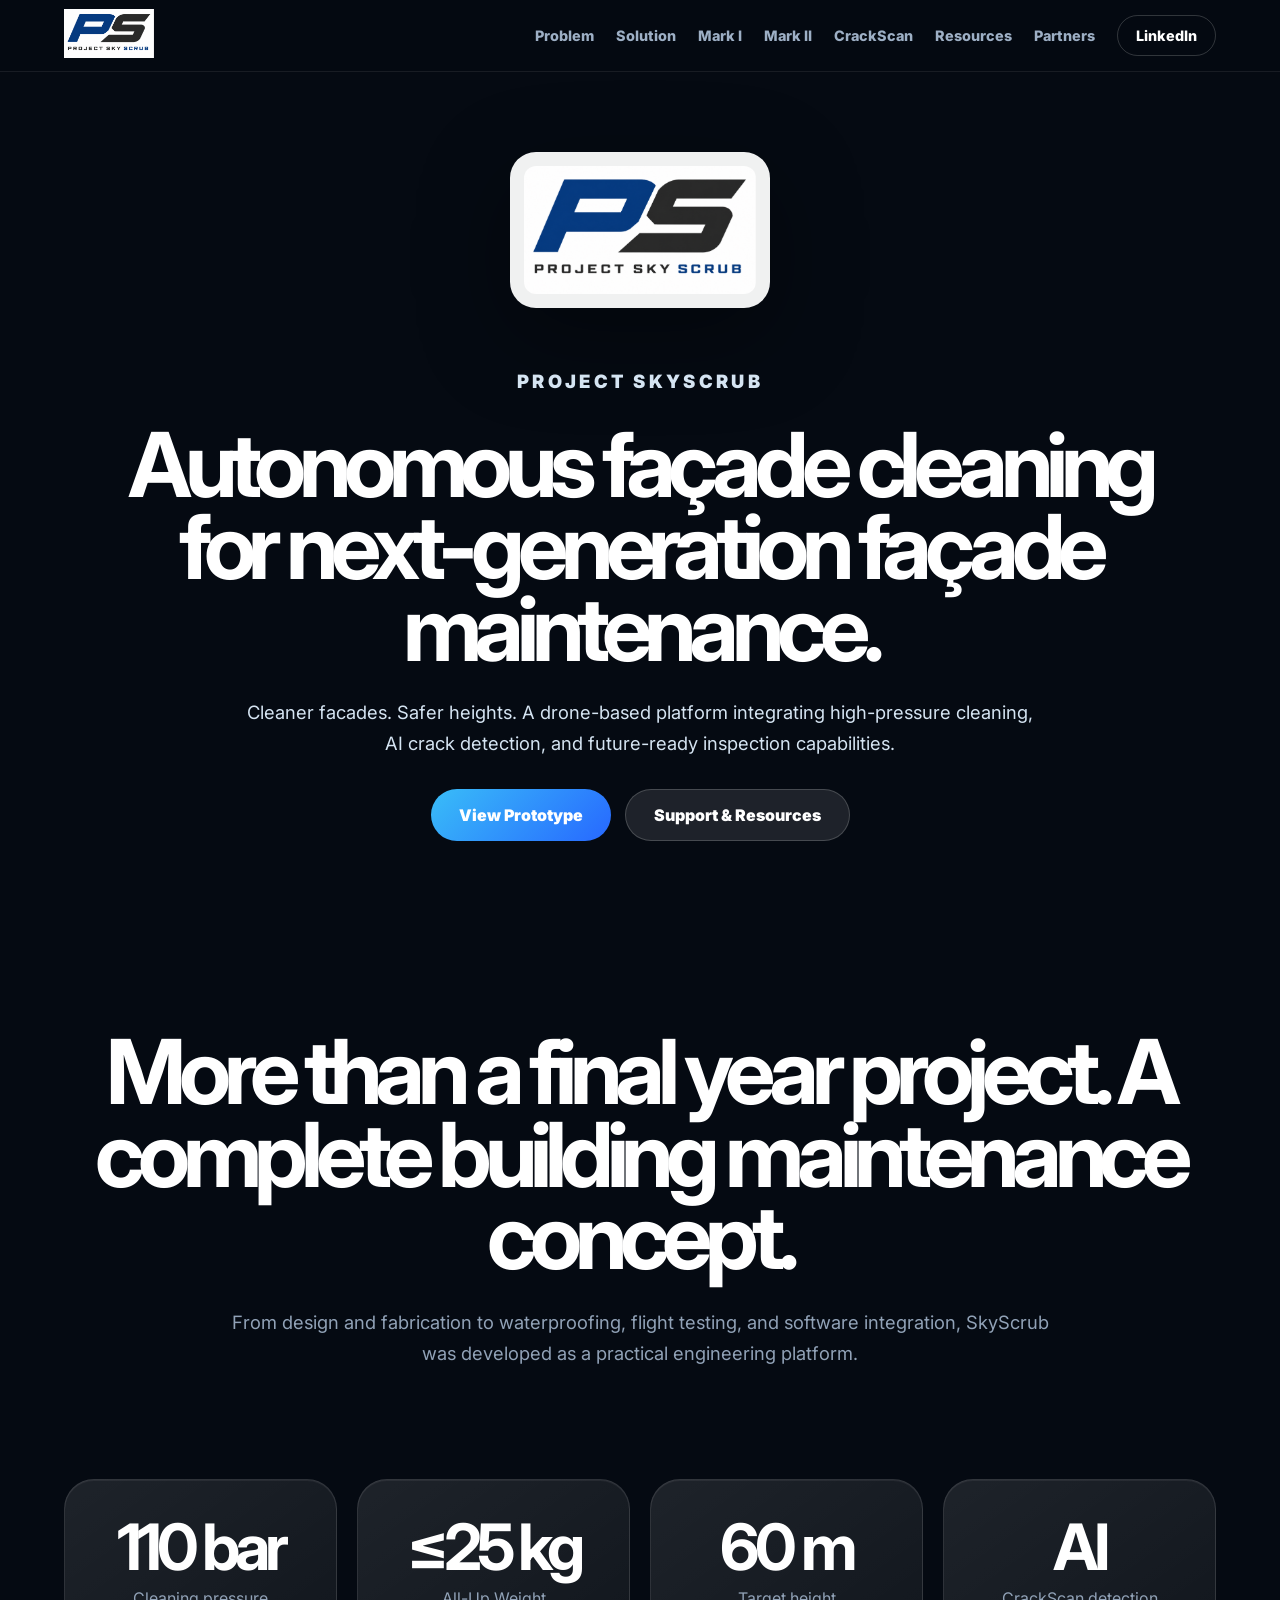
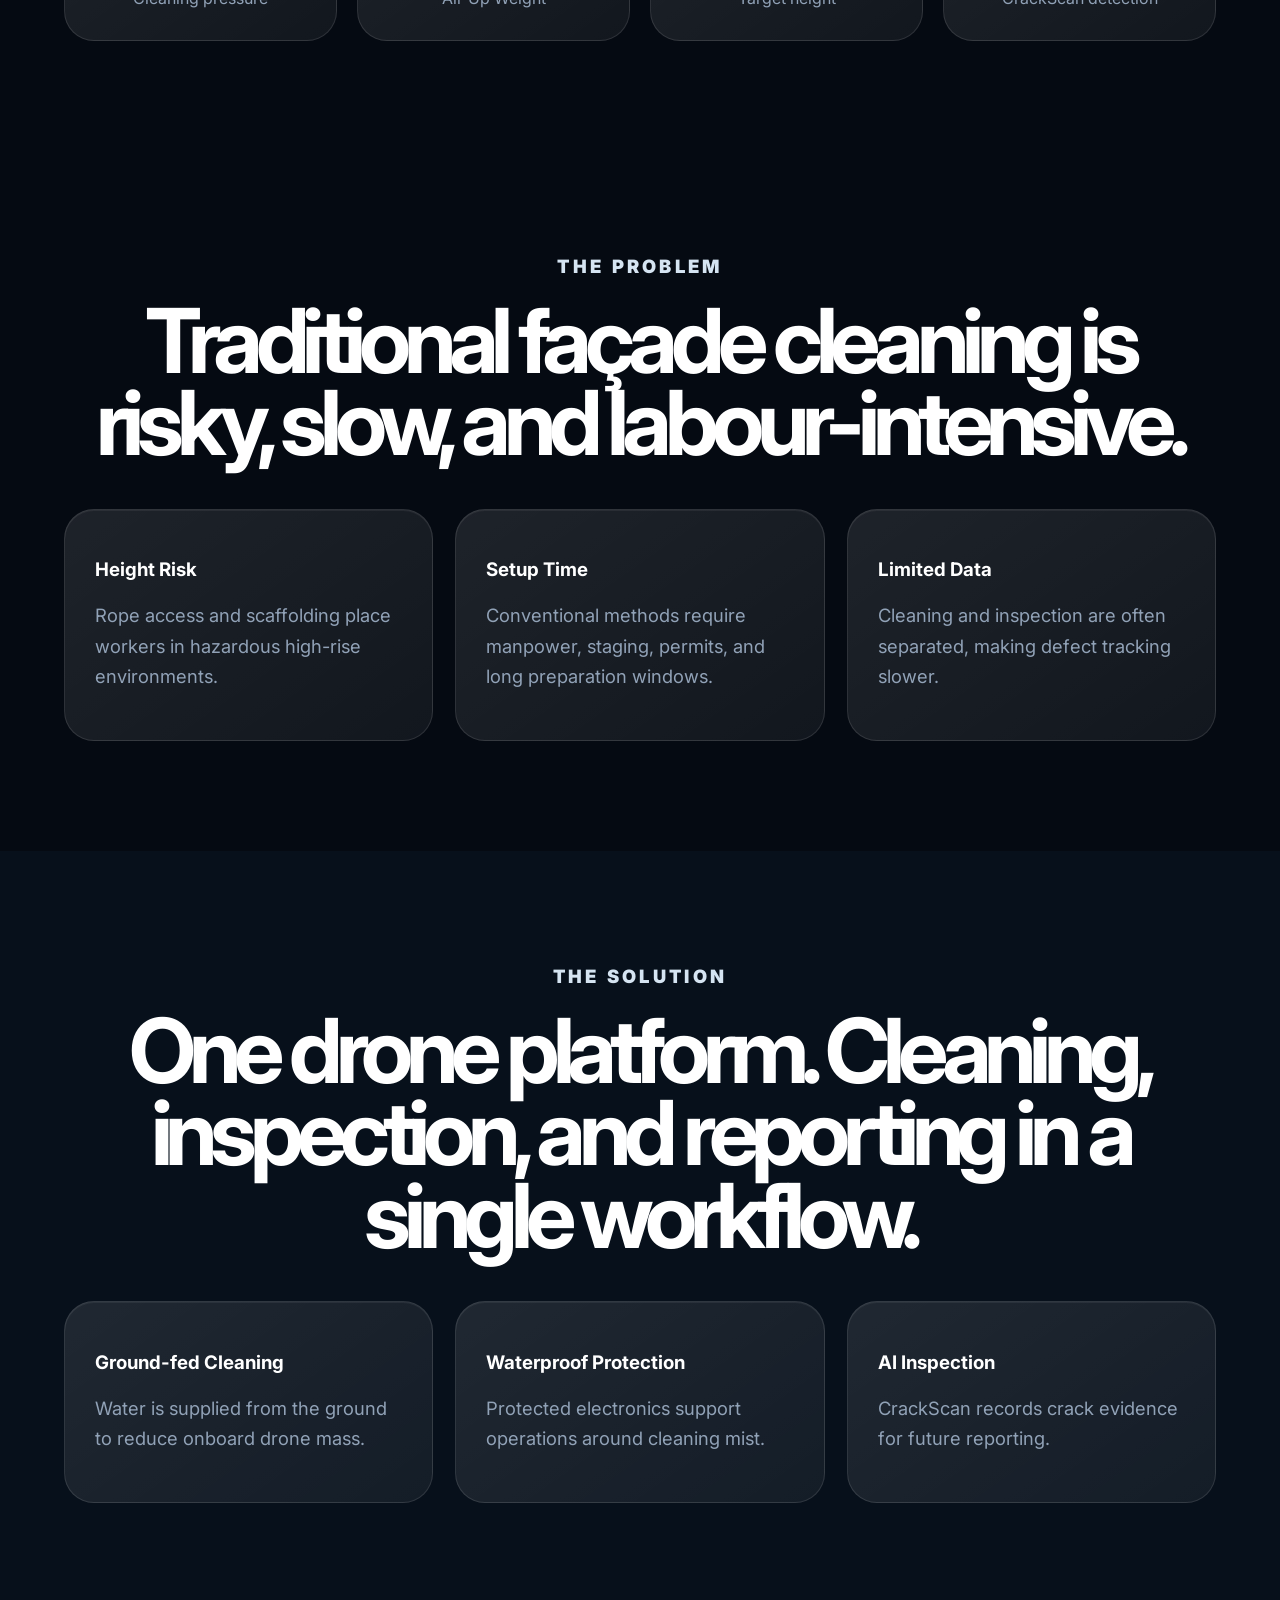
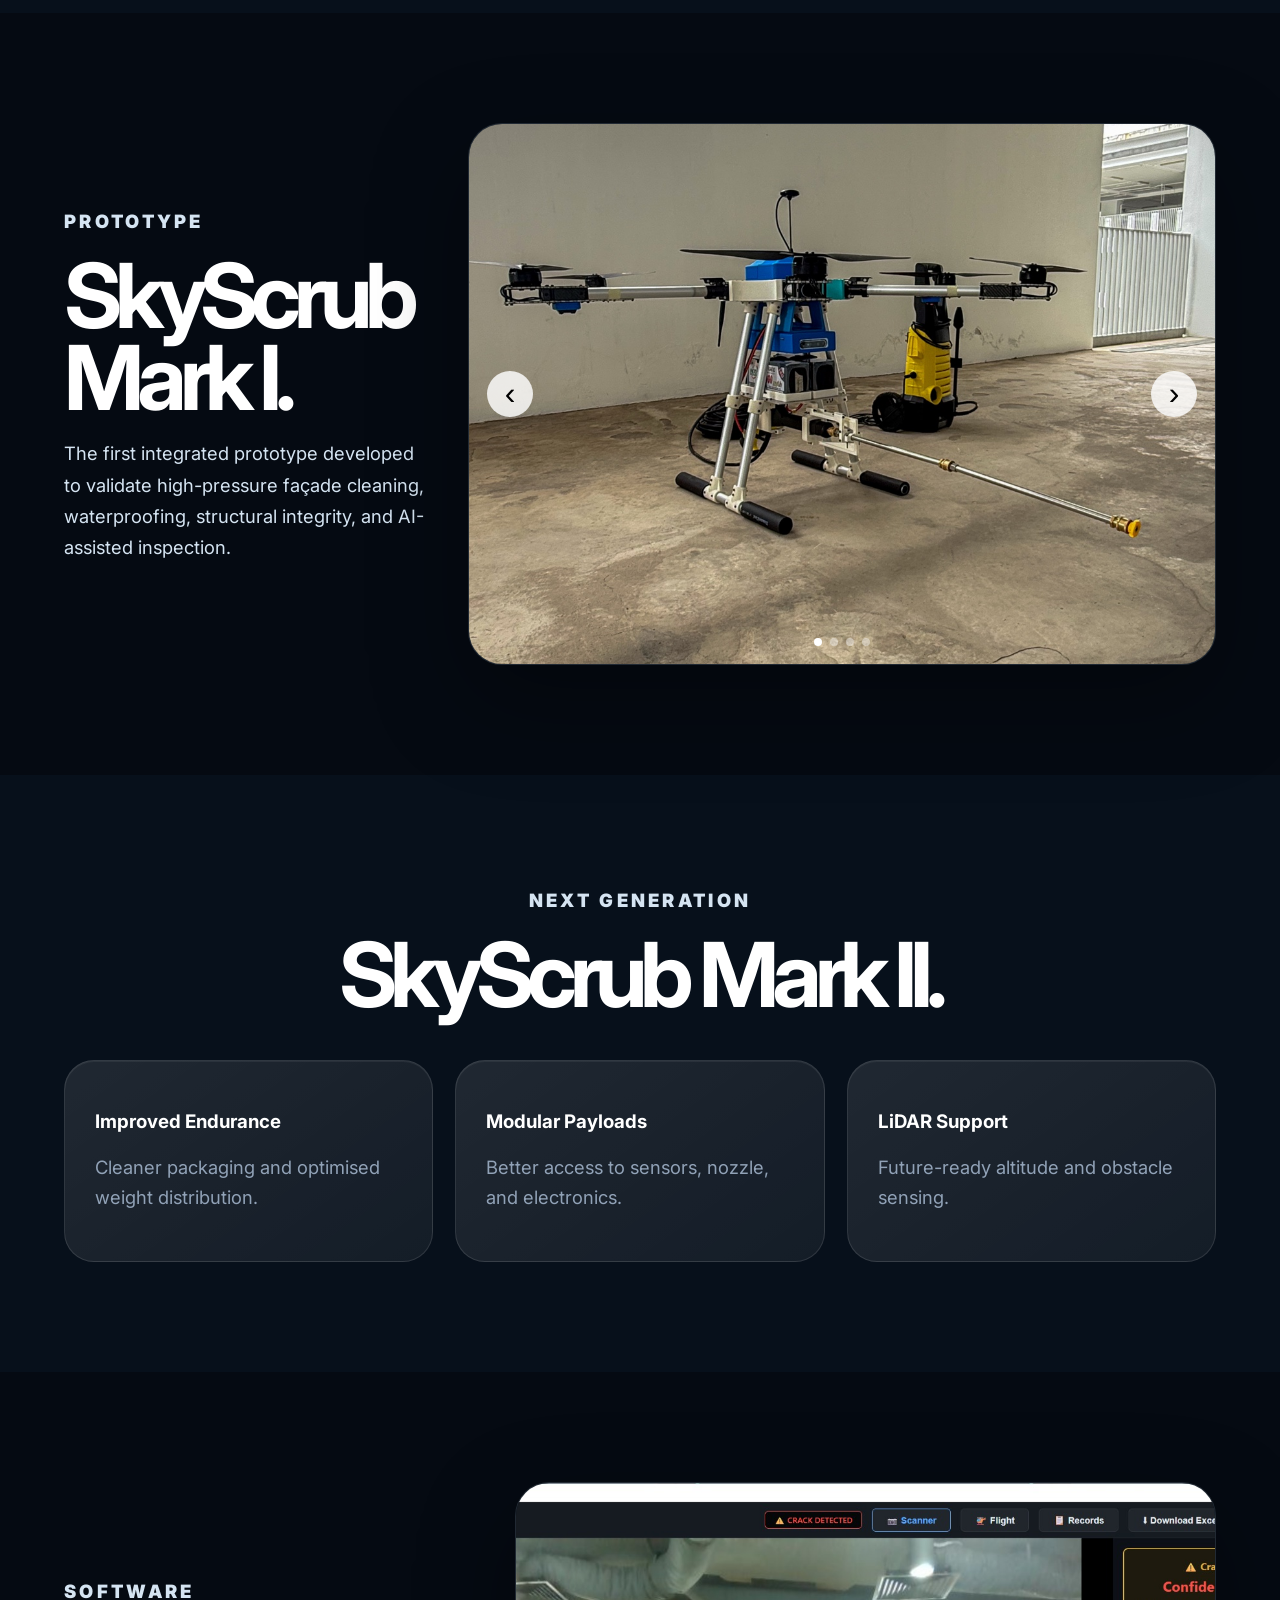
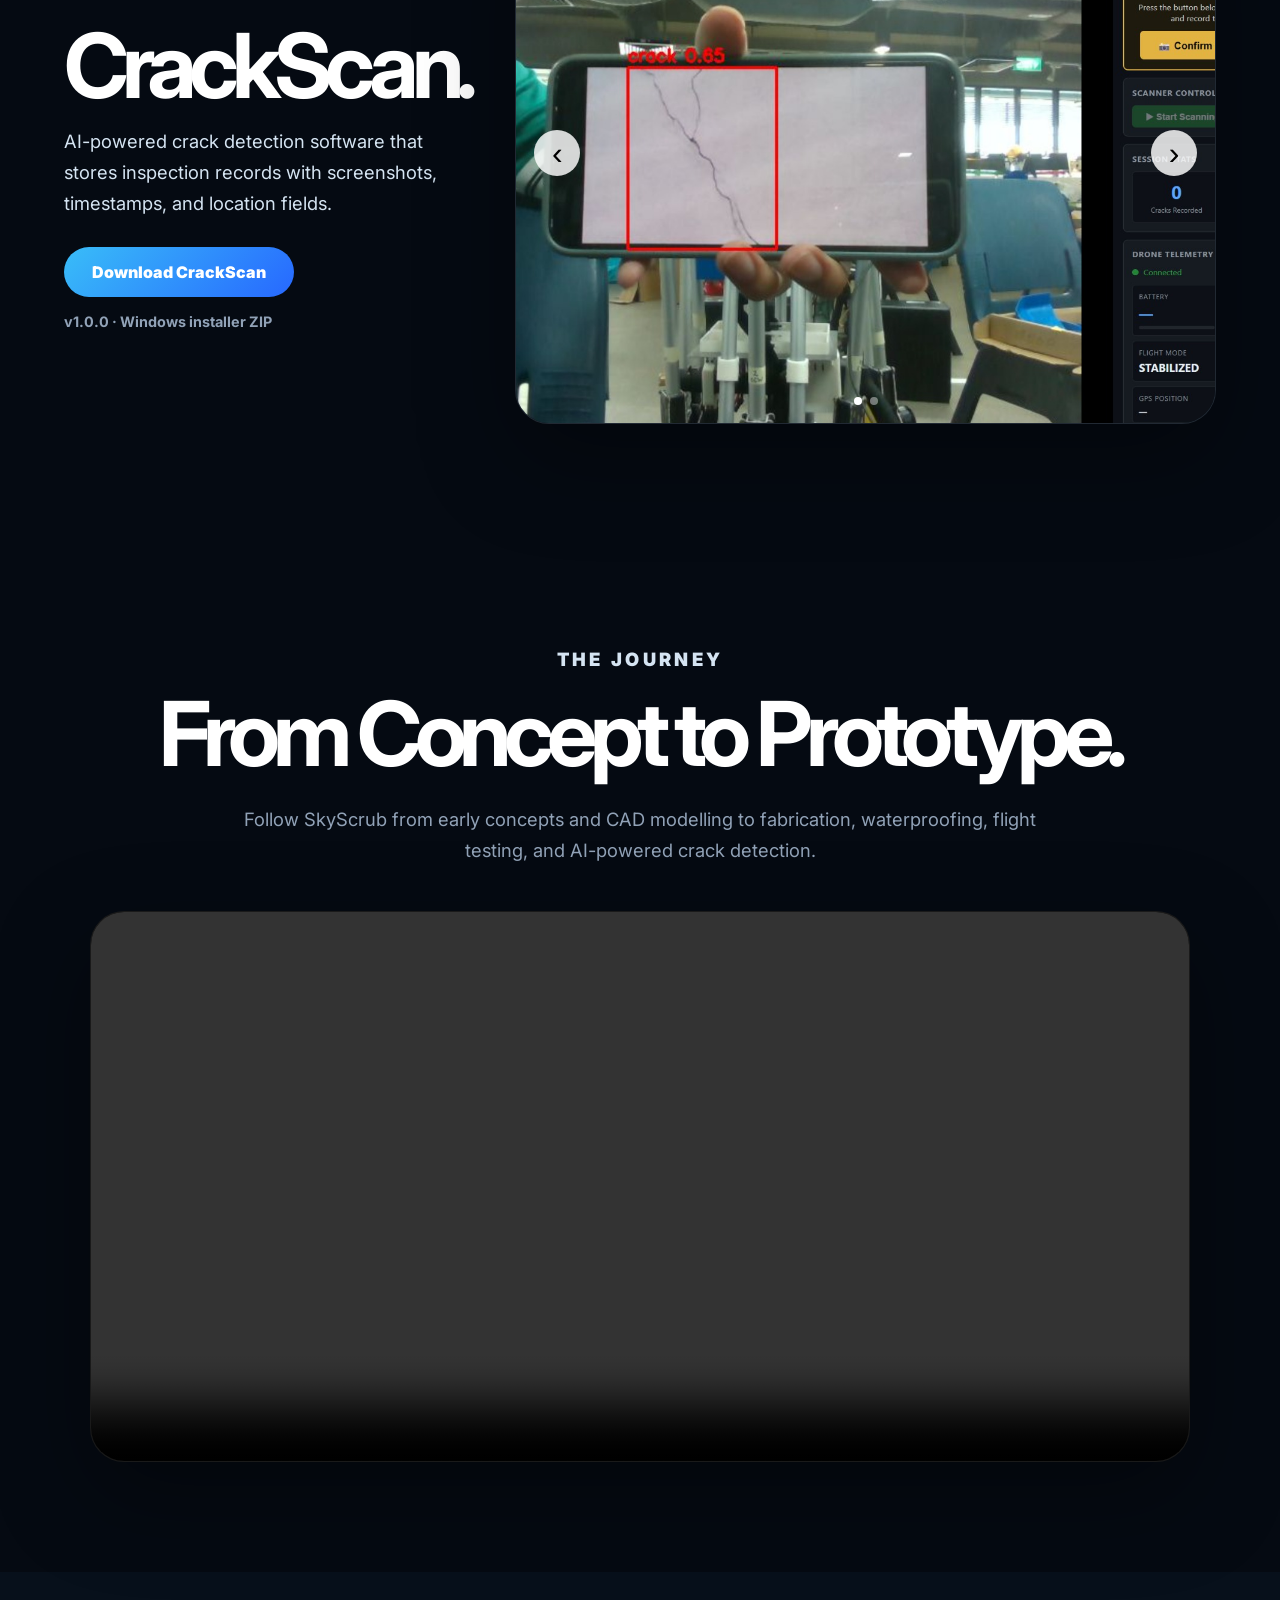
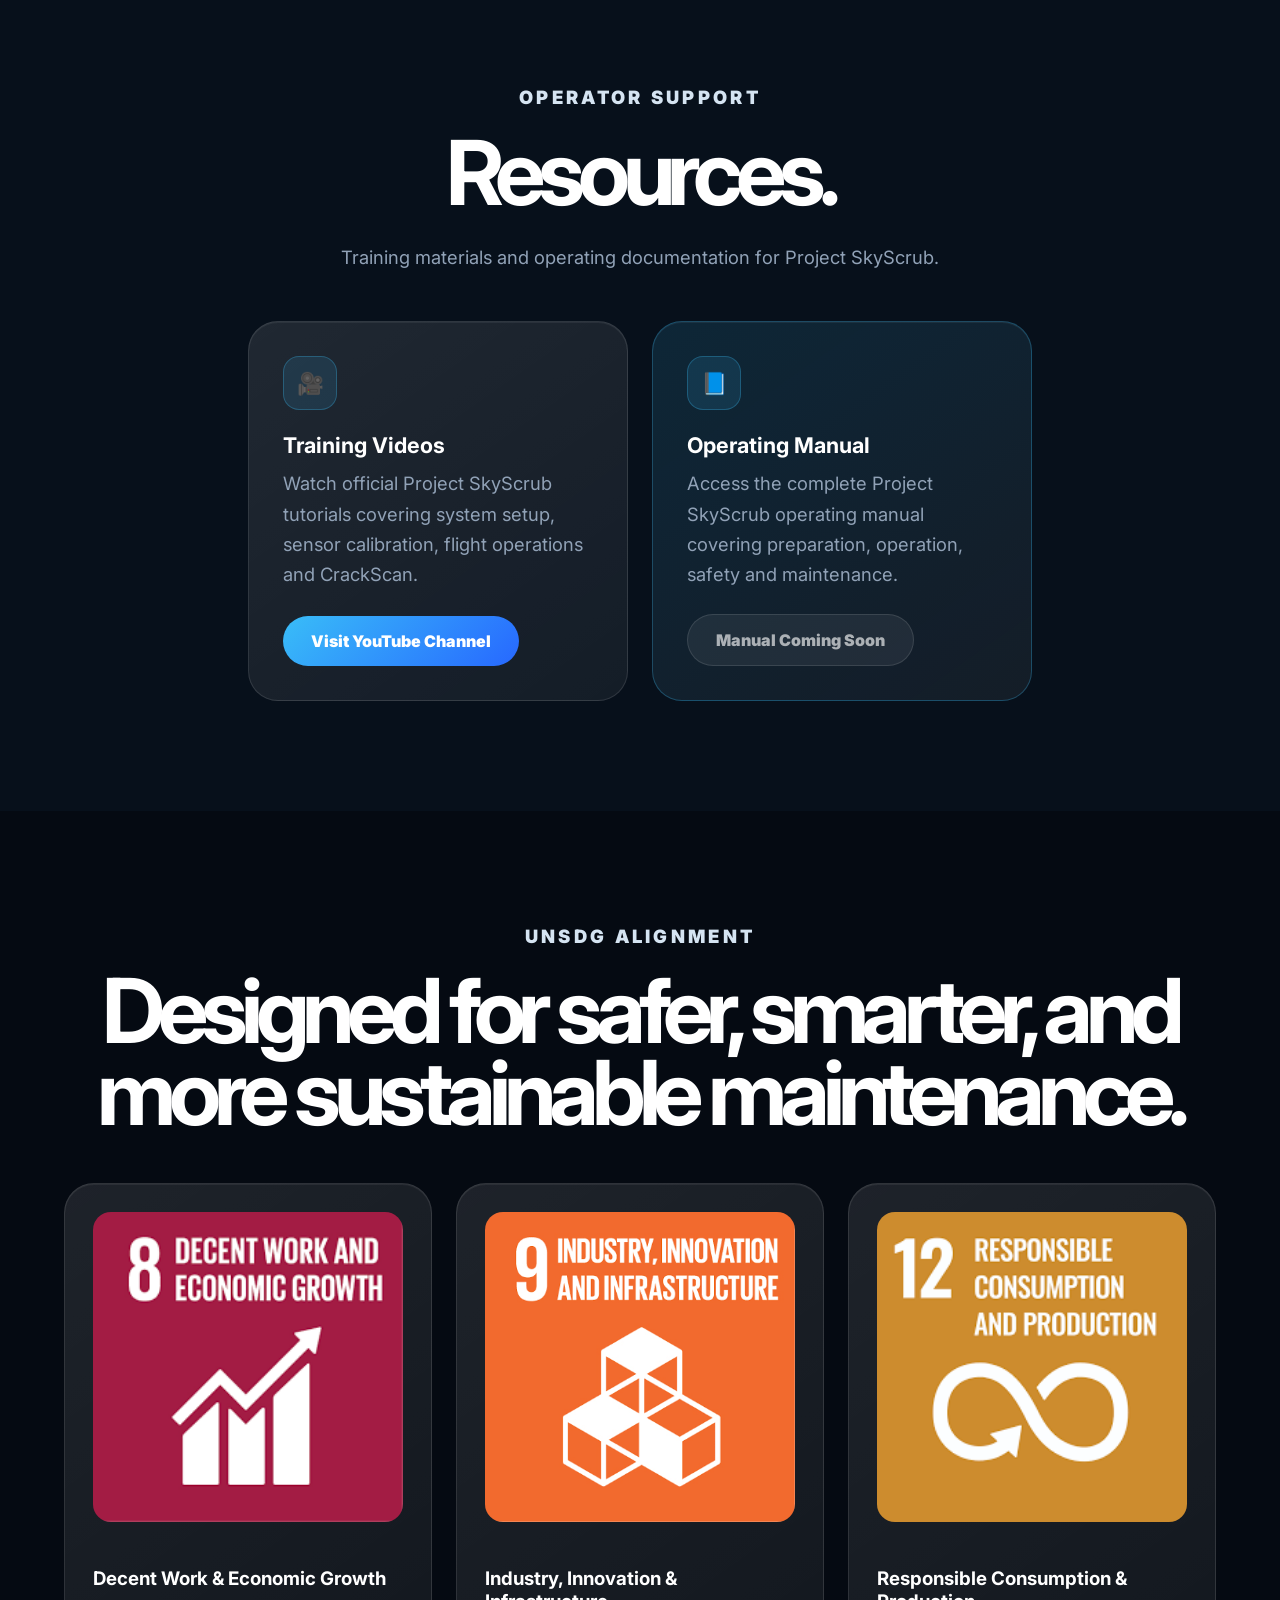
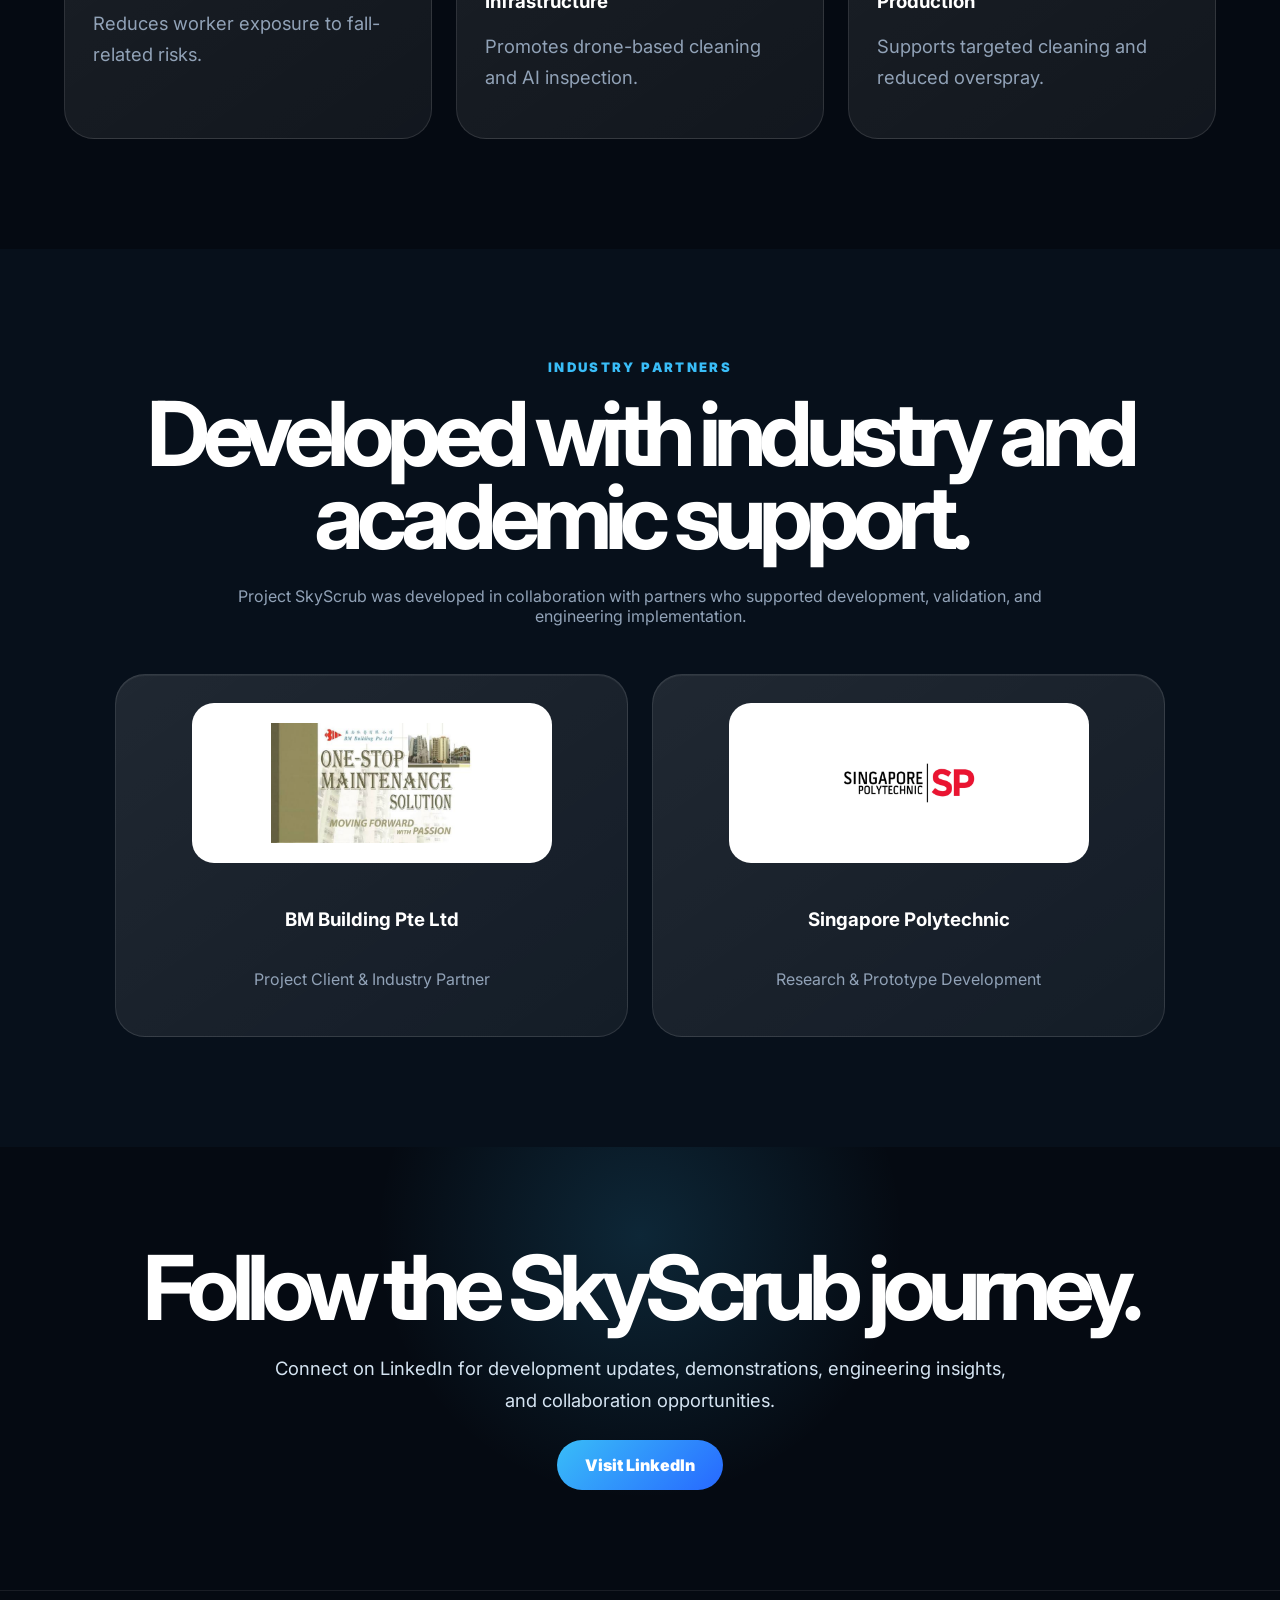
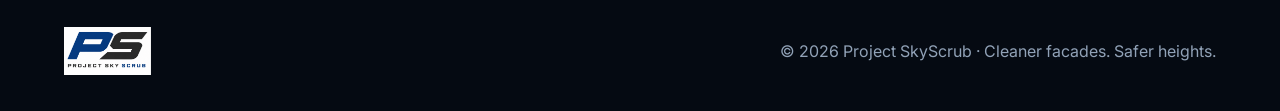
==== commit 9b84702d: "download" ====
--- a/index.html
+++ b/index.html
@@ -105,6 +105,10 @@
     <p class="eyebrow">Software</p>
     <h2>CrackScan.</h2>
     <p>AI-powered crack detection software that stores inspection records with screenshots, timestamps, and location fields.</p>
+    <div class="crackscan-actions">
+      <a class="btn primary" href="downloads/CrackScan-v1.0.0-Windows.zip" download>Download CrackScan</a>
+      <span class="download-meta">v1.0.0 · Windows installer ZIP</span>
+    </div>
   </div>
   <div class="carousel reveal" data-carousel>
     <button class="prev" aria-label="Previous image">‹</button>
--- a/style.css
+++ b/style.css
@@ -8,3 +8,5 @@
 #resources .resource-grid{grid-template-columns:repeat(2,minmax(280px,380px));justify-content:center;max-width:820px}
 #resources .resource-card{width:100%}
 @media(max-width:900px){#resources .resource-grid{grid-template-columns:1fr;max-width:520px}}
+
+.crackscan-actions{display:flex;align-items:center;gap:16px;flex-wrap:wrap;margin-top:28px}.download-meta{color:#91a2b7;font-size:.9rem;font-weight:700}@media(max-width:900px){.crackscan-actions{justify-content:flex-start}}
